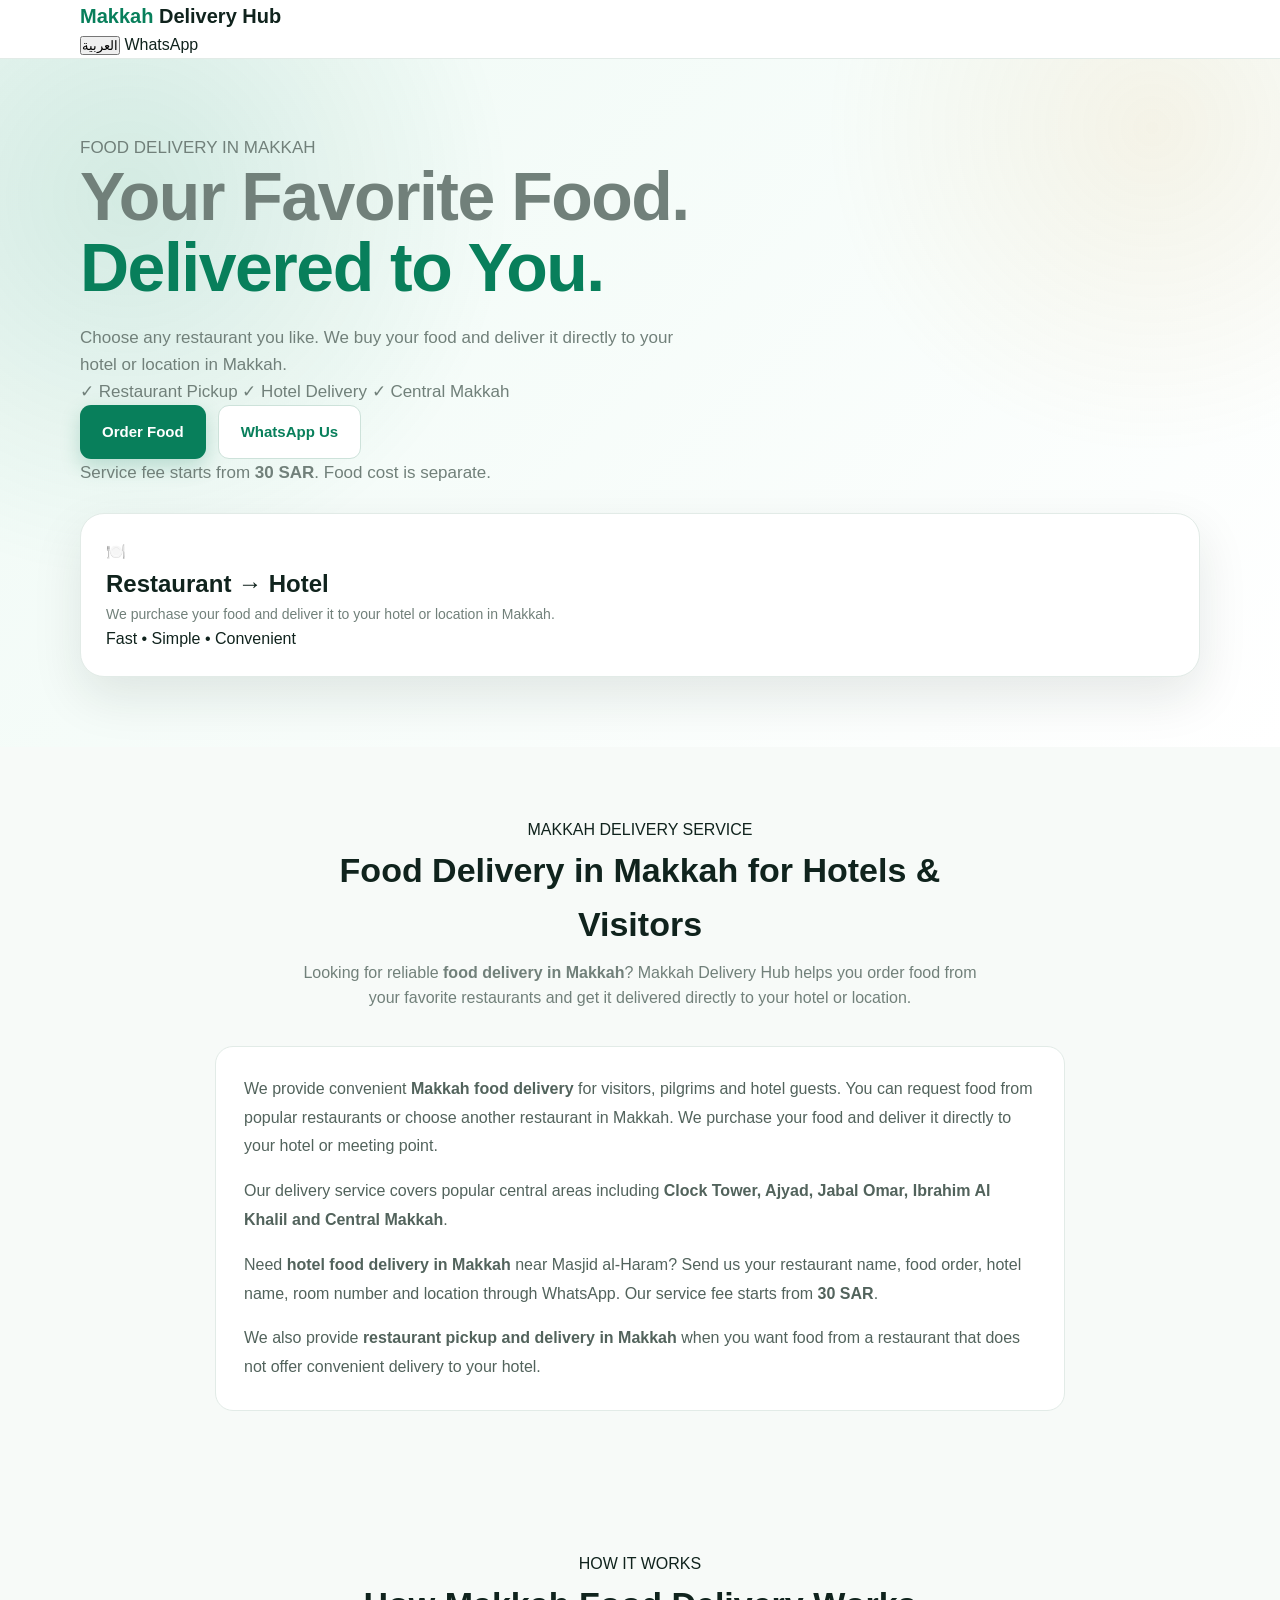
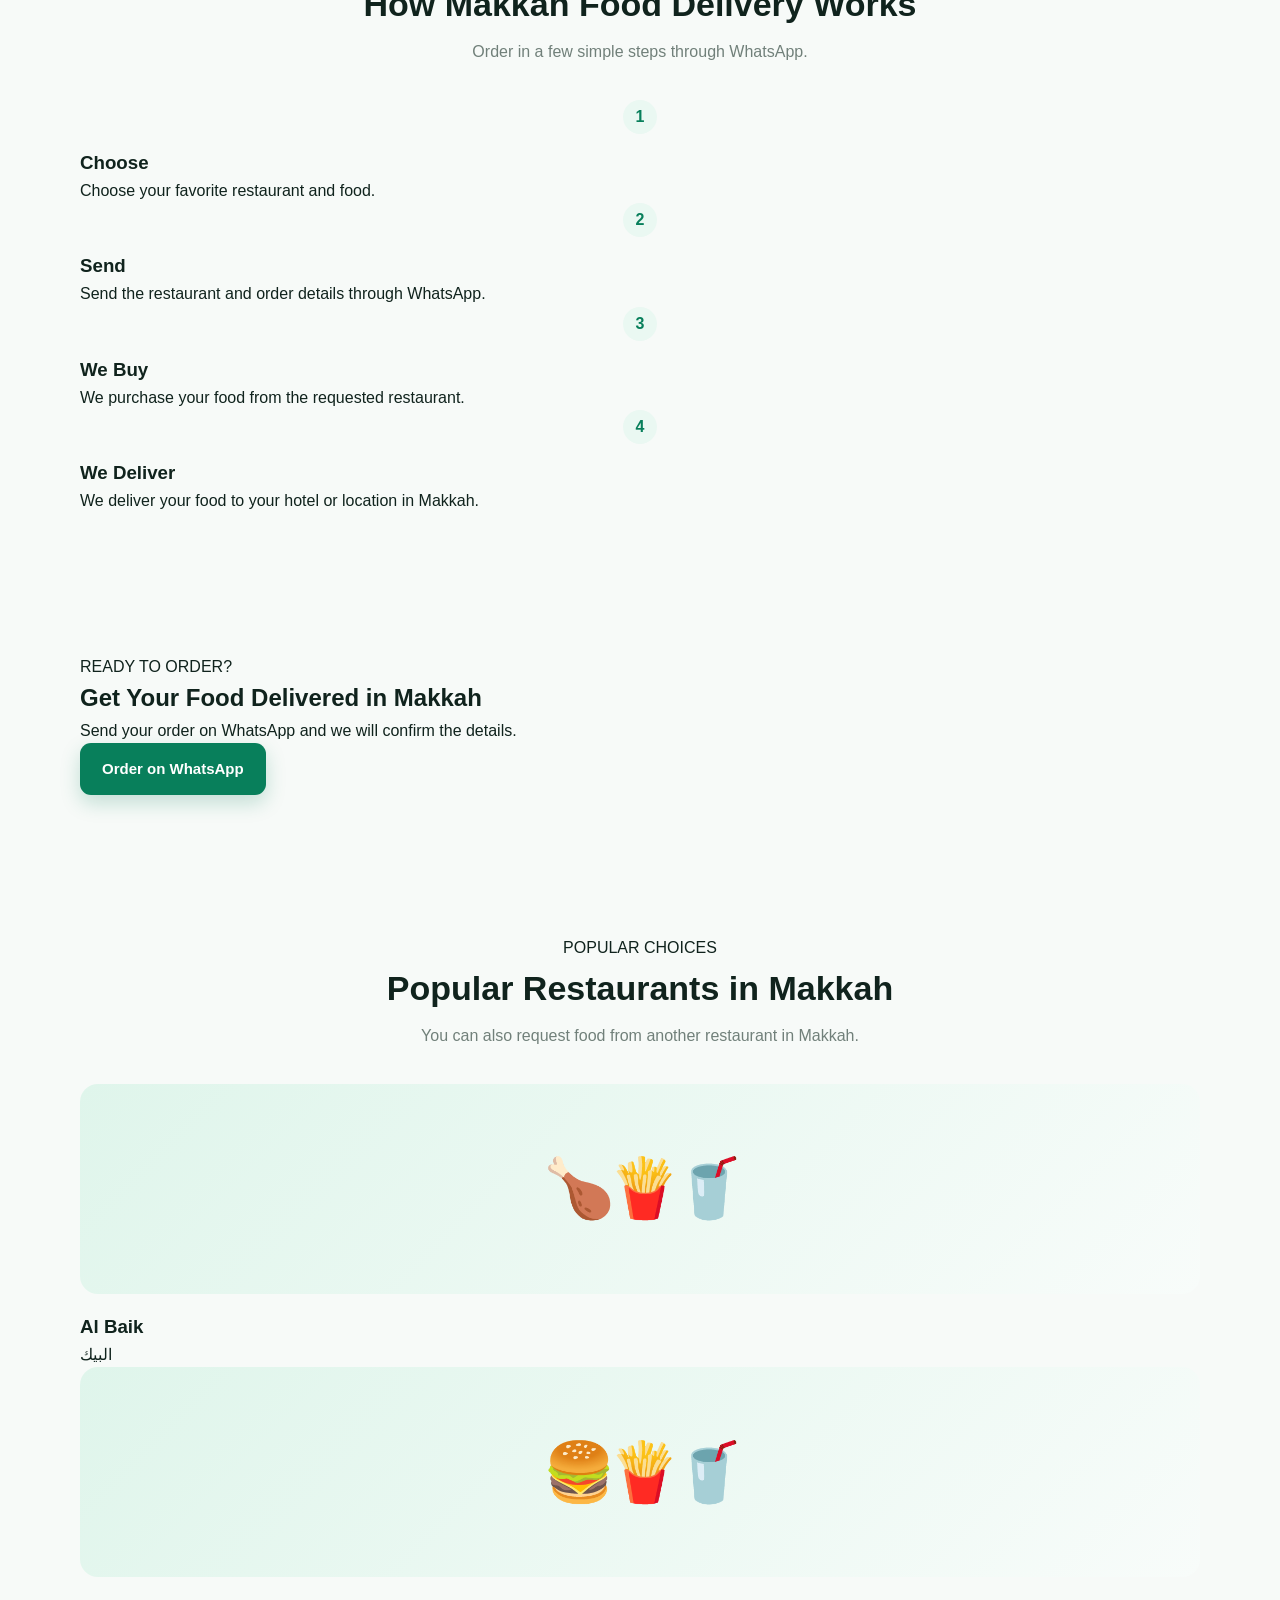
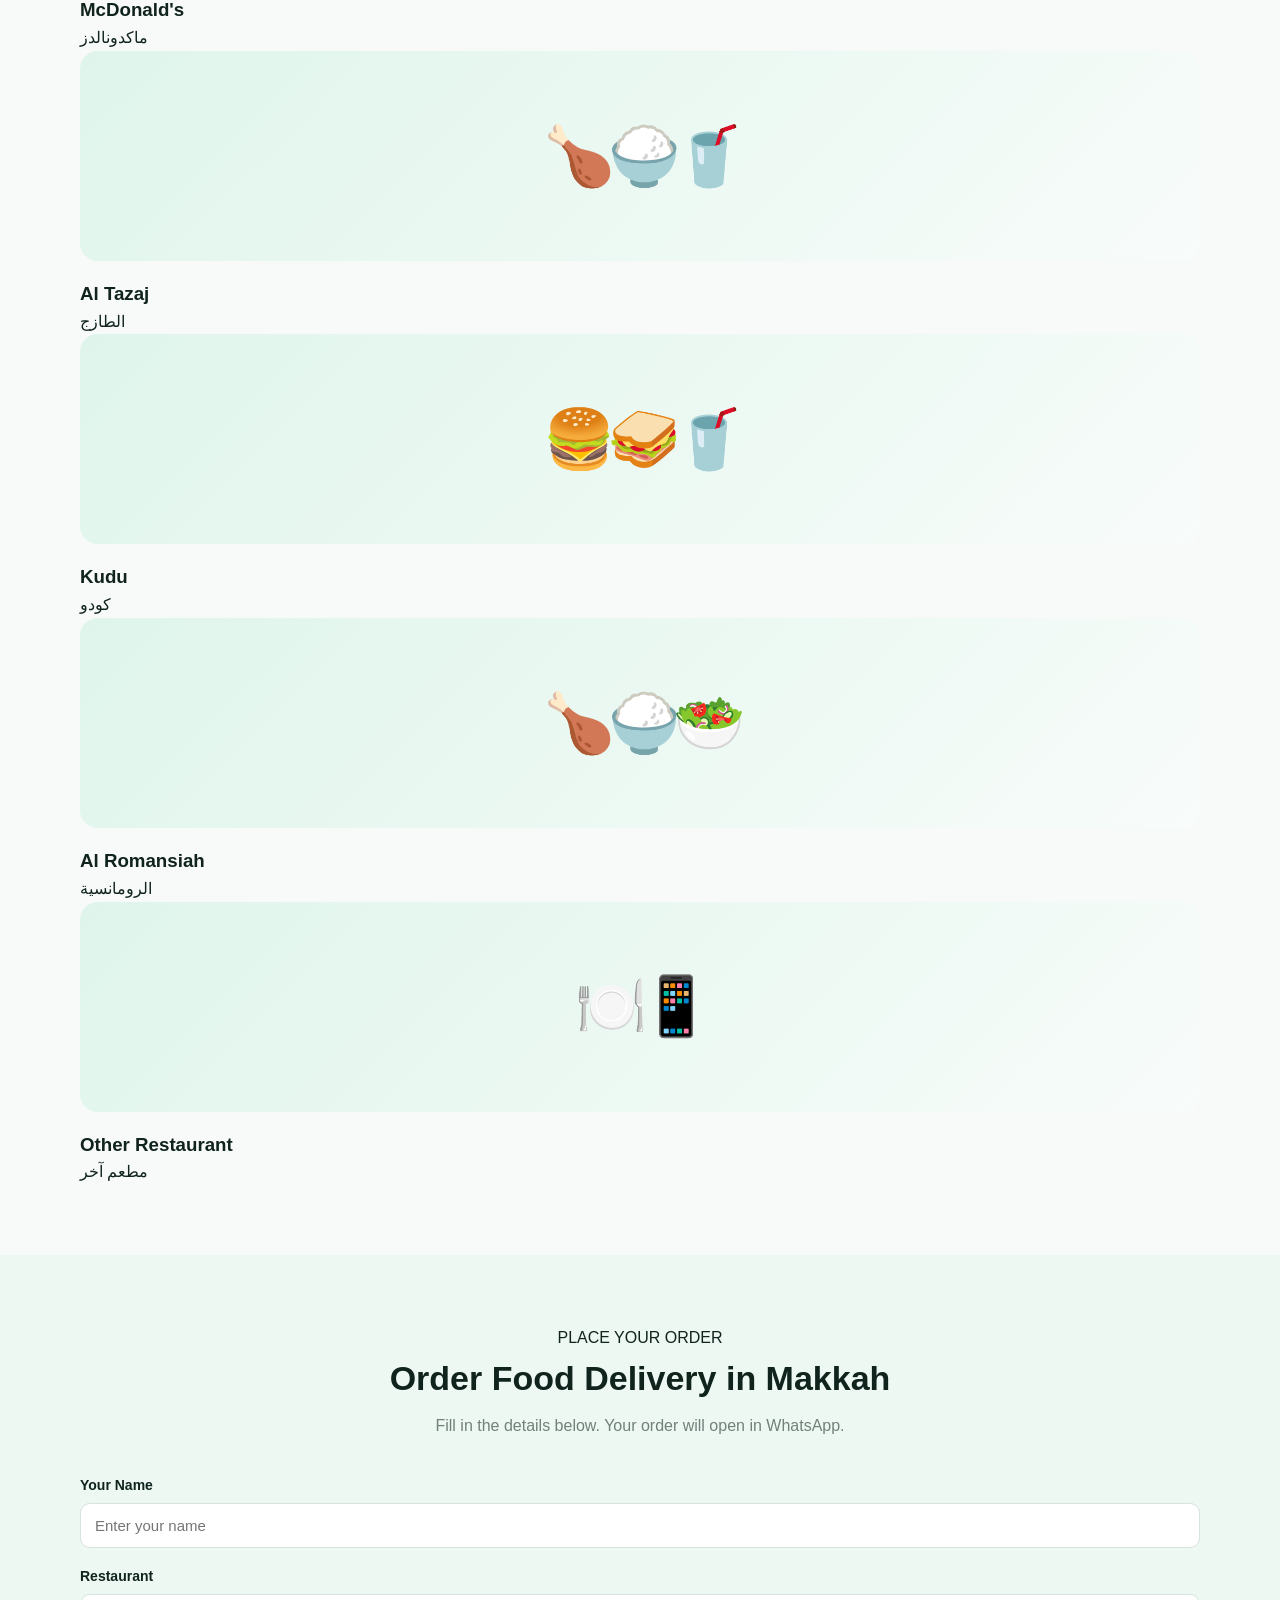
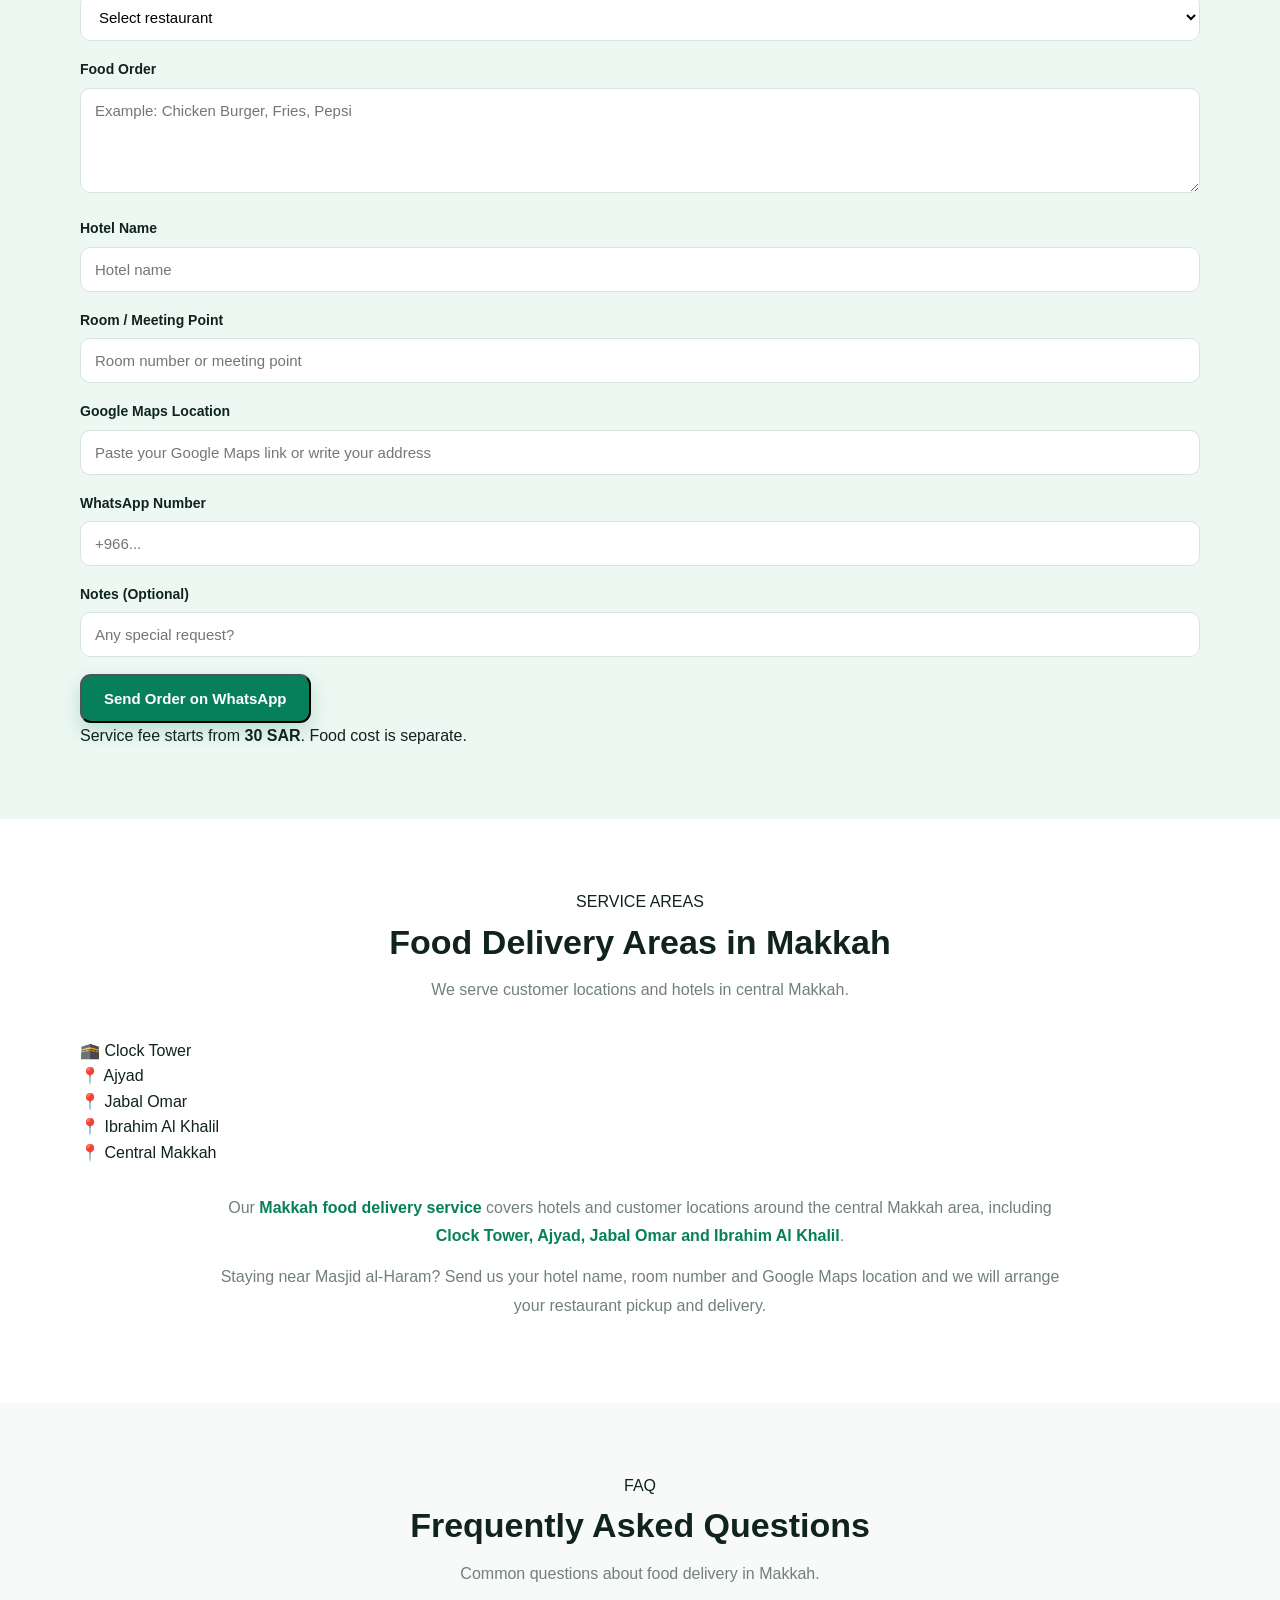
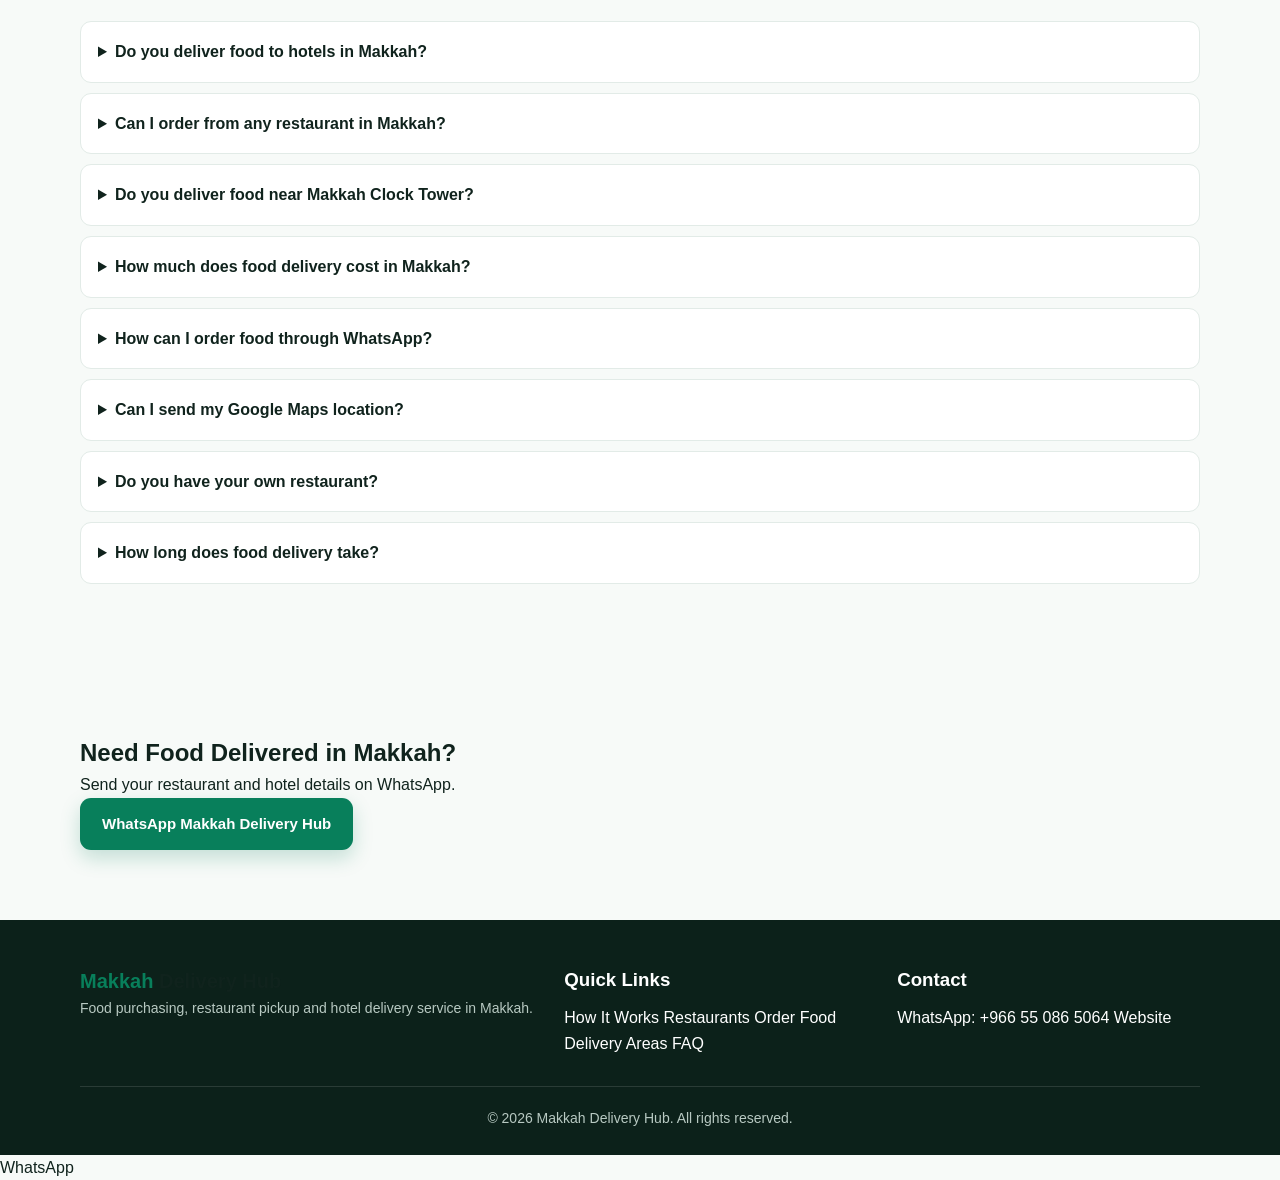
==== index.html @ efd6b675 "Rename index-seo-optimized.html to index.html" ====
<!DOCTYPE html>
<html lang="en" dir="ltr">
<head>
<meta charset="UTF-8">
<meta name="viewport" content="width=device-width, initial-scale=1.0">

<title>Food Delivery in Makkah | Hotel Food Delivery | Makkah Delivery Hub</title>
<meta name="description" content="Food delivery in Makkah for hotels, pilgrims and visitors. Order from your favorite restaurant and get your food delivered to your hotel or location. Service fee starts from 30 SAR.">
<meta name="keywords" content="food delivery in Makkah, Makkah food delivery, hotel food delivery Makkah, restaurant delivery Makkah, food delivery near Masjid al-Haram, Makkah restaurant pickup, pilgrim food delivery">
<meta name="author" content="Makkah Delivery Hub">
<meta name="robots" content="index, follow, max-image-preview:large">
<meta name="theme-color" content="#087f5b">

<link rel="canonical" href="https://makkahdeliveryhub.github.io/makkah-delivery-hub/">
<link rel="icon" href="./favicon.svg" type="image/svg+xml">
<link rel="stylesheet" href="./style.css">

<meta property="og:type" content="website">
<meta property="og:title" content="Food Delivery in Makkah | Makkah Delivery Hub">
<meta property="og:description" content="Order food from your favorite restaurants in Makkah and get it delivered to your hotel or location. Service fee starts from 30 SAR.">
<meta property="og:url" content="https://makkahdeliveryhub.github.io/makkah-delivery-hub/">
<meta property="og:site_name" content="Makkah Delivery Hub">
<meta property="og:locale" content="en_SA">
<meta property="og:image" content="https://makkahdeliveryhub.github.io/makkah-delivery-hub/logo.svg">

<meta name="twitter:card" content="summary">
<meta name="twitter:title" content="Food Delivery in Makkah | Makkah Delivery Hub">
<meta name="twitter:description" content="Convenient restaurant pickup and hotel food delivery in Makkah.">
<meta name="twitter:image" content="https://makkahdeliveryhub.github.io/makkah-delivery-hub/logo.svg">

<!-- Keep your existing Google verification token here. -->
<!-- Replace YOUR_GOOGLE_VERIFICATION_CODE only if your current token is different. -->
<meta name="google-site-verification" content="YOUR_GOOGLE_VERIFICATION_CODE">

<script type="application/ld+json">
{
  "@context":"https://schema.org",
  "@type":"Organization",
  "@id":"https://makkahdeliveryhub.github.io/makkah-delivery-hub/#organization",
  "name":"Makkah Delivery Hub",
  "url":"https://makkahdeliveryhub.github.io/makkah-delivery-hub/",
  "description":"Food purchasing and delivery service in Makkah for visitors, pilgrims and hotel guests.",
  "telephone":"+966550865064",
  "areaServed":{"@type":"City","name":"Makkah","address":{"@type":"PostalAddress","addressLocality":"Makkah","addressCountry":"SA"}},
  "sameAs":["https://wa.me/966550865064"]
}
</script>

<script type="application/ld+json">
{
  "@context":"https://schema.org",
  "@type":"WebSite",
  "@id":"https://makkahdeliveryhub.github.io/makkah-delivery-hub/#website",
  "url":"https://makkahdeliveryhub.github.io/makkah-delivery-hub/",
  "name":"Makkah Delivery Hub",
  "publisher":{"@id":"https://makkahdeliveryhub.github.io/makkah-delivery-hub/#organization"},
  "inLanguage":["en","ar"]
}
</script>

<script type="application/ld+json">
{
  "@context":"https://schema.org",
  "@type":"FAQPage",
  "mainEntity":[
    {"@type":"Question","name":"Do you provide food delivery in Makkah?","acceptedAnswer":{"@type":"Answer","text":"Yes. Makkah Delivery Hub provides restaurant pickup and food delivery to hotels and customer locations in Makkah."}},
    {"@type":"Question","name":"Can I order food from a restaurant that is not listed?","acceptedAnswer":{"@type":"Answer","text":"Yes. Send us the restaurant name and your food order through WhatsApp and we will check the request."}},
    {"@type":"Question","name":"Do you deliver food to hotels near Masjid al-Haram?","acceptedAnswer":{"@type":"Answer","text":"Yes. We serve hotels and customer locations in central Makkah, including areas around the Clock Tower, Ajyad, Jabal Omar and Ibrahim Al Khalil."}},
    {"@type":"Question","name":"How much is the delivery service fee?","acceptedAnswer":{"@type":"Answer","text":"The service fee starts from 30 SAR. The cost of the food is separate and depends on the restaurant and order."}},
    {"@type":"Question","name":"How do I place a food delivery order?","acceptedAnswer":{"@type":"Answer","text":"Send your restaurant name, food order, hotel or location details and room number through WhatsApp. We will confirm the order and delivery details."}},
    {"@type":"Question","name":"Can pilgrims use Makkah Delivery Hub?","acceptedAnswer":{"@type":"Answer","text":"Yes. Our service is designed for visitors, pilgrims and hotel guests who need convenient restaurant food delivery in Makkah."}},
    {"@type":"Question","name":"Do you buy the food from the restaurant for me?","acceptedAnswer":{"@type":"Answer","text":"Yes. We can purchase the requested food from the restaurant and deliver it to your hotel or location. Food cost is separate from the service fee."}},
    {"@type":"Question","name":"What information do you need for hotel delivery?","acceptedAnswer":{"@type":"Answer","text":"Please provide your hotel name, room number or meeting point, and your Google Maps location when possible."}}
  ]
}
</script>
</head>

<body>

<header class="site-header">
  <div class="container nav-wrap">
    <a href="./" class="logo" aria-label="Makkah Delivery Hub Home">Makkah <span>Delivery Hub</span></a>
    <div class="nav-actions">
      <button id="languageToggle" class="lang-btn" type="button" aria-label="Switch language">العربية</button>
      <a class="nav-whatsapp" href="https://wa.me/966550865064" target="_blank" rel="noopener noreferrer">WhatsApp</a>
    </div>
  </div>
</header>

<main>

<section class="hero">
  <div class="container hero-content">
    <div class="hero-text">
      <span class="eyebrow" id="heroEyebrow">FOOD DELIVERY IN MAKKAH</span>
      <h1 id="heroTitle">Food Delivery in Makkah</h1>
      <p id="heroText">Order your favorite food from restaurants in Makkah and get it delivered directly to your hotel or location.</p>
      <div class="hero-points">
        <span>✓ Restaurant Pickup</span>
        <span>✓ Hotel Delivery</span>
        <span>✓ Central Makkah</span>
      </div>
      <div class="hero-buttons">
        <a class="btn btn-primary" href="#order" id="heroOrderBtn">Order Food</a>
        <a class="btn btn-secondary" href="https://wa.me/966550865064" target="_blank" rel="noopener noreferrer" id="heroWhatsAppBtn">WhatsApp Us</a>
      </div>
      <p class="fee-note" id="heroFee">Service fee starts from <strong>30 SAR</strong>. Food cost is separate.</p>
    </div>
    <div class="hero-card" aria-label="Makkah food delivery service">
      <div class="hero-card-icon">🍽️</div>
      <h2>Restaurant → Hotel</h2>
      <p>We purchase your food and deliver it to your hotel or location in Makkah.</p>
      <div class="mini-badge">Fast • Simple • Convenient</div>
    </div>
  </div>
</section>

<section class="local-seo-section">
  <div class="container">
    <div class="section-head">
      <span class="section-kicker">MAKKAH DELIVERY SERVICE</span>
      <h2>Food Delivery in Makkah for Hotels &amp; Visitors</h2>
      <p>Looking for reliable <strong>food delivery in Makkah</strong>? Makkah Delivery Hub helps you order food from your favorite restaurants and get it delivered directly to your hotel or location.</p>
    </div>
    <div class="local-seo-content">
      <p>We provide convenient <strong>Makkah food delivery</strong> for visitors, pilgrims and hotel guests. You can request food from popular restaurants or choose another restaurant in Makkah. We purchase your food and deliver it directly to your hotel or meeting point.</p>
      <p>Our delivery service covers popular central areas including <strong>Clock Tower, Ajyad, Jabal Omar, Ibrahim Al Khalil and Central Makkah</strong>.</p>
      <p>Need <strong>hotel food delivery in Makkah</strong> near Masjid al-Haram? Send us your restaurant name, food order, hotel name, room number and location through WhatsApp. Our service fee starts from <strong>30 SAR</strong>.</p>
      <p>We also provide <strong>restaurant pickup and delivery in Makkah</strong> when you want food from a restaurant that does not offer convenient delivery to your hotel.</p>
    </div>
  </div>
</section>

<section class="how-section" id="how-it-works">
  <div class="container">
    <div class="section-head">
      <span class="section-kicker">HOW IT WORKS</span>
      <h2>How Makkah Food Delivery Works</h2>
      <p>Order in a few simple steps through WhatsApp.</p>
    </div>
    <div class="steps-grid">
      <article class="step-card"><div class="step-number">1</div><h3>Choose</h3><p>Choose your favorite restaurant and food.</p></article>
      <article class="step-card"><div class="step-number">2</div><h3>Send</h3><p>Send the restaurant and order details through WhatsApp.</p></article>
      <article class="step-card"><div class="step-number">3</div><h3>We Buy</h3><p>We purchase your food from the requested restaurant.</p></article>
      <article class="step-card"><div class="step-number">4</div><h3>We Deliver</h3><p>We deliver your food to your hotel or location in Makkah.</p></article>
    </div>
  </div>
</section>

<section class="cta-section">
  <div class="container cta-box">
    <div>
      <span class="section-kicker">READY TO ORDER?</span>
      <h2>Get Your Food Delivered in Makkah</h2>
      <p>Send your order on WhatsApp and we will confirm the details.</p>
    </div>
    <a class="btn btn-primary" href="https://wa.me/966550865064" target="_blank" rel="noopener noreferrer">Order on WhatsApp</a>
  </div>
</section>

<section class="restaurants-section" id="restaurants">
  <div class="container">
    <div class="section-head">
      <span class="section-kicker">POPULAR CHOICES</span>
      <h2>Popular Restaurants in Makkah</h2>
      <p>You can also request food from another restaurant in Makkah.</p>
    </div>
    <div class="restaurants-grid">
      <article class="restaurant-card"><div class="food-icon" aria-hidden="true">🍗🍟🥤</div><h3>Al Baik</h3><p>البيك</p></article>
      <article class="restaurant-card"><div class="food-icon" aria-hidden="true">🍔🍟🥤</div><h3>McDonald's</h3><p>ماكدونالدز</p></article>
      <article class="restaurant-card"><div class="food-icon" aria-hidden="true">🍗🍚🥤</div><h3>Al Tazaj</h3><p>الطازج</p></article>
      <article class="restaurant-card"><div class="food-icon" aria-hidden="true">🍔🥪🥤</div><h3>Kudu</h3><p>كودو</p></article>
      <article class="restaurant-card"><div class="food-icon" aria-hidden="true">🍗🍚🥗</div><h3>Al Romansiah</h3><p>الرومانسية</p></article>
      <article class="restaurant-card"><div class="food-icon" aria-hidden="true">🍽️📱</div><h3>Other Restaurant</h3><p>مطعم آخر</p></article>
    </div>
  </div>
</section>

<section class="order-section" id="order">
  <div class="container">
    <div class="section-head">
      <span class="section-kicker">PLACE YOUR ORDER</span>
      <h2>Order Food Delivery in Makkah</h2>
      <p>Fill in the details below. Your order will open in WhatsApp.</p>
    </div>

    <form id="orderForm" class="order-form" novalidate>
      <div class="form-grid">
        <div class="form-group">
          <label for="customerName">Your Name</label>
          <input id="customerName" name="customerName" type="text" autocomplete="name" placeholder="Enter your name" required>
        </div>
        <div class="form-group">
          <label for="restaurant">Restaurant</label>
          <select id="restaurant" name="restaurant" required>
            <option value="">Select restaurant</option>
            <option value="Al Baik">Al Baik - البيك</option>
            <option value="McDonald's">McDonald's - ماكدونالدز</option>
            <option value="Al Tazaj">Al Tazaj - الطازج</option>
            <option value="Kudu">Kudu - كودو</option>
            <option value="Al Romansiah">Al Romansiah - الرومانسية</option>
            <option value="Other Restaurant">Other Restaurant - مطعم آخر</option>
          </select>
        </div>
        <div class="form-group form-full">
          <label for="foodOrder">Food Order</label>
          <textarea id="foodOrder" name="foodOrder" rows="4" placeholder="Write your food items and quantities" required></textarea>
        </div>
        <div class="form-group">
          <label for="hotelName">Hotel Name</label>
          <input id="hotelName" name="hotelName" type="text" autocomplete="organization" placeholder="Hotel name" required>
        </div>
        <div class="form-group">
          <label for="roomNumber">Room / Meeting Point</label>
          <input id="roomNumber" name="roomNumber" type="text" placeholder="Room number or meeting point" required>
        </div>
        <div class="form-group form-full">
          <label for="location">Google Maps Location</label>
          <input id="location" name="location" type="url" placeholder="Paste your Google Maps link" required>
        </div>
        <div class="form-group">
          <label for="phone">WhatsApp Number</label>
          <input id="phone" name="phone" type="tel" autocomplete="tel" placeholder="+966..." required>
        </div>
        <div class="form-group">
          <label for="notes">Notes (Optional)</label>
          <input id="notes" name="notes" type="text" placeholder="Any special instructions">
        </div>
      </div>
      <div id="orderMessage" class="form-message" role="alert" aria-live="polite"></div>
      <button class="btn btn-primary form-submit" type="submit">Send Order on WhatsApp</button>
      <p class="form-note">Service fee starts from <strong>30 SAR</strong>. Food cost is separate.</p>
    </form>
  </div>
</section>

<section class="areas-section" id="areas">
  <div class="container">
    <div class="section-head">
      <span class="section-kicker">SERVICE AREAS</span>
      <h2>Food Delivery Areas in Makkah</h2>
      <p>We serve customer locations and hotels in central Makkah.</p>
    </div>
    <div class="areas-grid">
      <div class="area-card">🕋 <span>Clock Tower</span></div>
      <div class="area-card">📍 <span>Ajyad</span></div>
      <div class="area-card">📍 <span>Jabal Omar</span></div>
      <div class="area-card">📍 <span>Ibrahim Al Khalil</span></div>
      <div class="area-card">📍 <span>Central Makkah</span></div>
    </div>
    <div class="local-area-text">
      <p>Our <strong>Makkah food delivery service</strong> covers hotels and customer locations around the central Makkah area, including <strong>Clock Tower, Ajyad, Jabal Omar and Ibrahim Al Khalil</strong>.</p>
      <p>Staying near Masjid al-Haram? Send us your hotel name, room number and Google Maps location and we will arrange your restaurant pickup and delivery.</p>
    </div>
  </div>
</section>

<section class="faq-section" id="faq">
  <div class="container">
    <div class="section-head">
      <span class="section-kicker">FAQ</span>
      <h2>Frequently Asked Questions</h2>
      <p>Common questions about food delivery in Makkah.</p>
    </div>
    <div class="faq-list">
      <details class="faq-item"><summary id="q1">Do you provide food delivery in Makkah?</summary><div class="faq-answer" id="a1">Yes. Makkah Delivery Hub provides restaurant pickup and food delivery to hotels and customer locations in Makkah.</div></details>
      <details class="faq-item"><summary id="q2">Can I order food from a restaurant that is not listed?</summary><div class="faq-answer" id="a2">Yes. Send us the restaurant name and your food order through WhatsApp and we will check the request.</div></details>
      <details class="faq-item"><summary id="q3">Do you deliver food to hotels near Masjid al-Haram?</summary><div class="faq-answer" id="a3">Yes. We serve hotels and customer locations in central Makkah, including areas around the Clock Tower, Ajyad, Jabal Omar and Ibrahim Al Khalil.</div></details>
      <details class="faq-item"><summary id="q4">How much is the delivery service fee?</summary><div class="faq-answer" id="a4">The service fee starts from 30 SAR. The cost of the food is separate and depends on the restaurant and order.</div></details>
      <details class="faq-item"><summary id="q5">How do I place a food delivery order?</summary><div class="faq-answer" id="a5">Send your restaurant name, food order, hotel or location details and room number through WhatsApp. We will confirm the order and delivery details.</div></details>
      <details class="faq-item"><summary id="q6">Can pilgrims use Makkah Delivery Hub?</summary><div class="faq-answer" id="a6">Yes. Our service is designed for visitors, pilgrims and hotel guests who need convenient restaurant food delivery in Makkah.</div></details>
      <details class="faq-item"><summary id="q7">Do you buy the food from the restaurant for me?</summary><div class="faq-answer" id="a7">Yes. We can purchase the requested food from the restaurant and deliver it to your hotel or location. Food cost is separate from the service fee.</div></details>
      <details class="faq-item"><summary id="q8">What information do you need for hotel delivery?</summary><div class="faq-answer" id="a8">Please provide your hotel name, room number or meeting point, and your Google Maps location when possible.</div></details>
    </div>
  </div>
</section>

<section class="final-cta">
  <div class="container">
    <h2>Need Food Delivered in Makkah?</h2>
    <p>Send your restaurant and hotel details on WhatsApp.</p>
    <a class="btn btn-primary" href="https://wa.me/966550865064" target="_blank" rel="noopener noreferrer">WhatsApp Makkah Delivery Hub</a>
  </div>
</section>

</main>

<footer class="site-footer">
  <div class="container footer-grid">
    <div>
      <a href="./" class="logo footer-logo" aria-label="Makkah Delivery Hub Home">Makkah <span>Delivery Hub</span></a>
      <p>Food purchasing, restaurant pickup and hotel delivery service in Makkah.</p>
    </div>
    <div>
      <h3>Quick Links</h3>
      <a href="#how-it-works">How It Works</a>
      <a href="#restaurants">Restaurants</a>
      <a href="#order">Order Food</a>
      <a href="#areas">Delivery Areas</a>
      <a href="#faq">FAQ</a>
    </div>
    <div>
      <h3>Contact</h3>
      <a href="https://wa.me/966550865064" target="_blank" rel="noopener noreferrer">WhatsApp: +966 55 086 5064</a>
      <a href="https://makkahdeliveryhub.github.io/makkah-delivery-hub/">Website</a>
    </div>
  </div>
  <div class="container footer-bottom">
    <p>© 2026 Makkah Delivery Hub. All rights reserved.</p>
  </div>
</footer>

<a class="floating-whatsapp" href="https://wa.me/966550865064" target="_blank" rel="noopener noreferrer" aria-label="Chat with Makkah Delivery Hub on WhatsApp">WhatsApp</a>

<script src="./script.js"></script>
</body>
</html>
---- style.css ----
*{
  box-sizing:border-box;
  margin:0;
  padding:0;
}

:root{
  --green:#087f5b;
  --green-dark:#056044;
  --green-light:#eaf8f2;
  --gold:#c79a3b;
  --dark:#10231d;
  --text:#34413c;
  --muted:#71807a;
  --white:#fff;
  --bg:#f7faf8;
  --border:#e2ebe7;
}

html{
  scroll-behavior:smooth;
}

body{
  font-family:Arial,Helvetica,sans-serif;
  background:var(--bg);
  color:var(--dark);
  line-height:1.6;
}

body.rtl{
  direction:rtl;
}

a{
  text-decoration:none;
  color:inherit;
}

.container{
  width:92%;
  max-width:1120px;
  margin:auto;
}

/* =========================
   HEADER
========================= */

header{
  position:sticky;
  top:0;
  z-index:1000;
  background:rgba(255,255,255,.97);
  border-bottom:1px solid var(--border);
  backdrop-filter:blur(10px);
}

.nav{
  min-height:68px;
  display:flex;
  align-items:center;
  justify-content:space-between;
  gap:15px;
}

.logo{
  font-size:20px;
  font-weight:800;
  color:var(--green);
}

.logo span{
  color:var(--dark);
}

.nav-right{
  display:flex;
  align-items:center;
  gap:10px;
}

.lang{
  border:1px solid var(--border);
  background:#fff;
  padding:8px 14px;
  border-radius:25px;
  font-weight:bold;
  cursor:pointer;
  font-size:14px;
}

.nav-order{
  background:var(--green);
  color:#fff;
  padding:9px 15px;
  border-radius:9px;
  font-size:14px;
  font-weight:bold;
}

/* =========================
   HERO
========================= */

.hero{
  position:relative;
  overflow:hidden;
  padding:75px 0 70px;
  background:
    radial-gradient(
      circle at 10% 20%,
      rgba(8,127,91,.13),
      transparent 30%
    ),
    radial-gradient(
      circle at 90% 10%,
      rgba(199,154,59,.10),
      transparent 25%
    ),
    linear-gradient(135deg,#effaf5,#fff);
}

.hero-grid{
  display:grid;
  grid-template-columns:1.15fr .85fr;
  align-items:center;
  gap:45px;
}

.badge{
  display:inline-flex;
  align-items:center;
  gap:7px;
  background:#dcf4e9;
  color:var(--green-dark);
  border:1px solid #c7eadb;
  padding:7px 13px;
  border-radius:30px;
  font-size:13px;
  font-weight:bold;
  margin-bottom:20px;
}

.hero h1{
  font-size:clamp(40px,6vw,68px);
  line-height:1.05;
  letter-spacing:-1.5px;
  margin-bottom:20px;
}

.hero h1 span{
  color:var(--green);
}

.hero-text{
  max-width:620px;
  color:var(--muted);
  font-size:17px;
  margin-bottom:27px;
}

.hero-buttons{
  display:flex;
  flex-wrap:wrap;
  gap:12px;
}

.btn{
  display:inline-flex;
  align-items:center;
  justify-content:center;
  padding:14px 22px;
  border-radius:11px;
  font-weight:bold;
  font-size:15px;
  transition:.2s;
}

.btn-primary{
  background:var(--green);
  color:#fff;
  box-shadow:0 8px 20px rgba(8,127,91,.22);
}

.btn-primary:hover{
  background:var(--green-dark);
}

.btn-secondary{
  background:#fff;
  color:var(--green);
  border:1px solid #cde2da;
}

.hero-note{
  margin-top:17px;
  color:var(--muted);
  font-size:13px;
}

/* =========================
   HERO CARD
========================= */

.hero-card{
  background:#fff;
  border:1px solid var(--border);
  border-radius:24px;
  padding:25px;
  box-shadow:0 20px 50px rgba(16,35,29,.10);
}

.hero-card-top{
  display:flex;
  align-items:center;
  justify-content:space-between;
  gap:10px;
  margin-bottom:20px;
}

.status{
  display:flex;
  align-items:center;
  gap:7px;
  color:var(--green);
  font-size:13px;
  font-weight:bold;
}

.dot{
  width:9px;
  height:9px;
  background:#21b477;
  border-radius:50%;
  flex-shrink:0;
}

/*
  IMPORTANT:
  Food emojis are kept inside this box.
  Nothing can overflow outside.
*/

.food-icon{
  width:100%;
  height:210px;
  border-radius:18px;
  background:linear-gradient(
    135deg,
    #dff5eb,
    #f8fcfa
  );

  display:flex;
  align-items:center;
  justify-content:center;

  font-size:58px;
  letter-spacing:-7px;

  overflow:hidden;
  white-space:nowrap;

  margin-bottom:18px;
  text-align:center;
}

.hero-card h3{
  font-size:21px;
  margin-bottom:5px;
}

.hero-card p{
  color:var(--muted);
  font-size:14px;
}

.mini-row{
  display:grid;
  grid-template-columns:1fr 1fr;
  gap:10px;
  margin-top:18px;
}

.mini-box{
  background:var(--green-light);
  padding:12px;
  border-radius:11px;
  font-size:13px;
}

.mini-box strong{
  display:block;
  color:var(--green-dark);
  font-size:15px;
}

/* =========================
   TRUST BAR
========================= */

.trust{
  background:#fff;
  border-bottom:1px solid var(--border);
}

.trust-grid{
  display:grid;
  grid-template-columns:repeat(4,1fr);
}

.trust-item{
  padding:20px 12px;
  text-align:center;
  border-right:1px solid var(--border);
}

body.rtl .trust-item{
  border-right:0;
  border-left:1px solid var(--border);
}

.trust-item:last-child{
  border:0;
}

.trust-item strong{
  display:block;
  font-size:14px;
}

.trust-item span{
  color:var(--muted);
  font-size:12px;
}

/* =========================
   SECTIONS
========================= */

section{
  padding:70px 0;
}

.section-head{
  text-align:center;
  max-width:700px;
  margin:0 auto 35px;
}

.section-head h2{
  font-size:34px;
  margin-bottom:8px;
}

.section-head p{
  color:var(--muted);
}

/* =========================
   HOW IT WORKS
========================= */

.steps{
  display:grid;
  grid-template-columns:repeat(4,1fr);
  gap:16px;
}

.step{
  background:#fff;
  border:1px solid var(--border);
  border-radius:17px;
  padding:25px 18px;
  text-align:center;
  transition:.2s;
}

.step:hover{
  transform:translateY(-3px);
  box-shadow:0 12px 30px rgba(16,35,29,.07);
}

.step-number{
  width:34px;
  height:34px;
  display:flex;
  align-items:center;
  justify-content:center;
  margin:0 auto 14px;
  background:var(--green-light);
  color:var(--green);
  border-radius:50%;
  font-weight:800;
}

.step-icon{
  font-size:34px;
  margin-bottom:10px;
}

.step h3{
  font-size:17px;
  margin-bottom:6px;
}

.step p{
  color:var(--muted);
  font-size:13px;
}

/* =========================
   CTA
========================= */

.order-cta{
  background:var(--green);
  color:#fff;
  border-radius:25px;
  padding:42px;
  display:flex;
  align-items:center;
  justify-content:space-between;
  gap:25px;
}

.order-cta h2{
  font-size:30px;
  margin-bottom:7px;
}

.order-cta p{
  color:#d5eee5;
}

.order-cta .btn{
  background:#fff;
  color:var(--green);
  white-space:nowrap;
}

/* =========================
   RESTAURANTS
========================= */

.restaurants{
  display:grid;
  grid-template-columns:repeat(3,1fr);
  gap:15px;
}

.restaurant{
  background:#fff;
  border:1px solid var(--border);
  border-radius:16px;
  padding:20px;
  display:flex;
  align-items:center;
  gap:13px;
  font-weight:bold;
}

.restaurant-icon{
  width:48px;
  height:48px;
  border-radius:12px;
  background:var(--green-light);
  display:flex;
  align-items:center;
  justify-content:center;
  font-size:25px;
  flex-shrink:0;
}

/* =========================
   ORDER SECTION
========================= */

.order-section{
  background:#edf8f3;
}

.order-box{
  max-width:800px;
  margin:auto;
  background:#fff;
  padding:30px;
  border-radius:22px;
  box-shadow:0 15px 45px rgba(16,35,29,.08);
  border:1px solid var(--border);
}

.form-group{
  margin-bottom:17px;
}

label{
  display:block;
  font-weight:bold;
  font-size:14px;
  margin-bottom:7px;
}

input,
select,
textarea{
  width:100%;
  padding:13px 14px;
  border:1px solid #d7e3de;
  border-radius:10px;
  background:#fff;
  font-size:15px;
  outline:none;
  font-family:inherit;
}

input:focus,
select:focus,
textarea:focus{
  border-color:var(--green);
  box-shadow:0 0 0 3px rgba(8,127,91,.08);
}

textarea{
  min-height:105px;
  resize:vertical;
}

.fee{
  background:#f0faf5;
  border:1px solid #cce9db;
  padding:16px;
  border-radius:11px;
  margin:20px 0;
}

.fee strong{
  color:var(--green);
}

.whatsapp{
  width:100%;
  border:0;
  border-radius:11px;
  padding:15px;
  background:#25d366;
  color:#fff;
  font-size:16px;
  font-weight:bold;
  cursor:pointer;
}

.whatsapp:hover{
  opacity:.92;
}

/* =========================
   ORDER SUMMARY
========================= */

#orderSummary p{
  margin-bottom:8px;
  font-size:14px;
}

#summaryContent{
  color:var(--text);
}

/* =========================
   DELIVERY AREAS
========================= */

.areas-section{
  background:#fff;
}

.areas{
  display:flex;
  flex-wrap:wrap;
  justify-content:center;
  gap:10px;
}

.area{
  background:#f7faf8;
  border:1px solid var(--border);
  padding:10px 15px;
  border-radius:30px;
  font-size:14px;
}

/* =========================
   FAQ
========================= */

.faq{
  max-width:800px;
  margin:auto;
}

details{
  background:#fff;
  border:1px solid var(--border);
  border-radius:11px;
  padding:17px;
  margin-bottom:10px;
}

summary{
  cursor:pointer;
  font-weight:bold;
}

details p{
  color:var(--muted);
  margin-top:10px;
  font-size:14px;
}

/* =========================
   FOOTER
========================= */

footer{
  background:#0c211a;
  color:#fff;
  padding:45px 0 25px;
}

.footer-grid{
  display:grid;
  grid-template-columns:1.5fr 1fr 1fr;
  gap:30px;
}

footer h3{
  margin-bottom:10px;
}

footer p{
  color:#b8c9c2;
  font-size:14px;
}

.footer-link{
  display:block;
  color:#dceae5;
  margin-bottom:8px;
  font-size:14px;
}

.footer-bottom{
  border-top:1px solid rgba(255,255,255,.12);
  margin-top:30px;
  padding-top:20px;
  text-align:center;
  color:#91a59d;
  font-size:12px;
}

/* =========================
   FLOATING WHATSAPP
========================= */

.float-wa{
  position:fixed;
  right:18px;
  bottom:18px;
  z-index:999;

  width:57px;
  height:57px;

  border-radius:50%;

  background:#25d366;
  color:#fff;

  display:flex;
  align-items:center;
  justify-content:center;

  font-size:27px;

  box-shadow:0 8px 25px rgba(0,0,0,.20);
}

body.rtl .float-wa{
  right:auto;
  left:18px;
}

/* =========================
   TABLET
========================= */

@media(max-width:850px){

  .hero-grid{
    grid-template-columns:1fr;
  }

  .hero-card{
    max-width:560px;
    margin:auto;
  }

  .steps{
    grid-template-columns:1fr 1fr;
  }

  .trust-grid{
    grid-template-columns:1fr 1fr;
  }

  .order-cta{
    flex-direction:column;
    align-items:flex-start;
  }

  .footer-grid{
    grid-template-columns:1fr;
  }
}

/* =========================
   MOBILE
========================= */

@media(max-width:550px){

  section{
    padding:55px 0;
  }

  .hero{
    padding:50px 0 55px;
  }

  .hero h1{
    font-size:43px;
  }

  .hero-text{
    font-size:15px;
  }

  .nav-order{
    display:none;
  }

  .steps,
  .restaurants{
    grid-template-columns:1fr;
  }

  .order-box{
    padding:20px;
  }

  .order-cta{
    padding:28px 22px;
  }

  .order-cta h2{
    font-size:25px;
  }

  /*
    Mobile food card fix
  */

  .food-icon{
    height:185px;
    font-size:50px;
    letter-spacing:-6px;
  }

  .hero-card{
    padding:20px;
    border-radius:22px;
  }

  .hero-card-top{
    margin-bottom:15px;
  }

  .hero-card h3{
    font-size:20px;
  }

  .mini-box{
    padding:11px;
  }

  .section-head h2{
    font-size:29px;
  }

  .trust-item{
    padding:17px 8px;
  }

  .trust-item strong{
    font-size:13px;
  }

  .float-wa{
    width:55px;
    height:55px;
    right:15px;
    bottom:15px;
  }

  body.rtl .float-wa{
    right:auto;
    left:15px;
  }
}

.local-seo-section{
  padding:70px 0;
  background:#f7faf8;
}

.local-seo-content{
  max-width:850px;
  margin:0 auto;
  background:#fff;
  padding:28px;
  border-radius:18px;
  border:1px solid #e2ebe7;
  line-height:1.8;
}

.local-seo-content p{
  margin-bottom:16px;
  color:#52635c;
}

.local-seo-content p:last-child{
  margin-bottom:0;
}

@media(max-width:550px){
  .local-seo-section{
    padding:50px 0;
  }

  .local-seo-content{
    padding:20px;
  }
}

.local-area-text{
  max-width:850px;
  margin:28px auto 0;
  text-align:center;
  line-height:1.8;
}

.local-area-text p{
  margin-bottom:12px;
  color:#71807a;
}

.local-area-text strong{
  color:#087f5b;
}
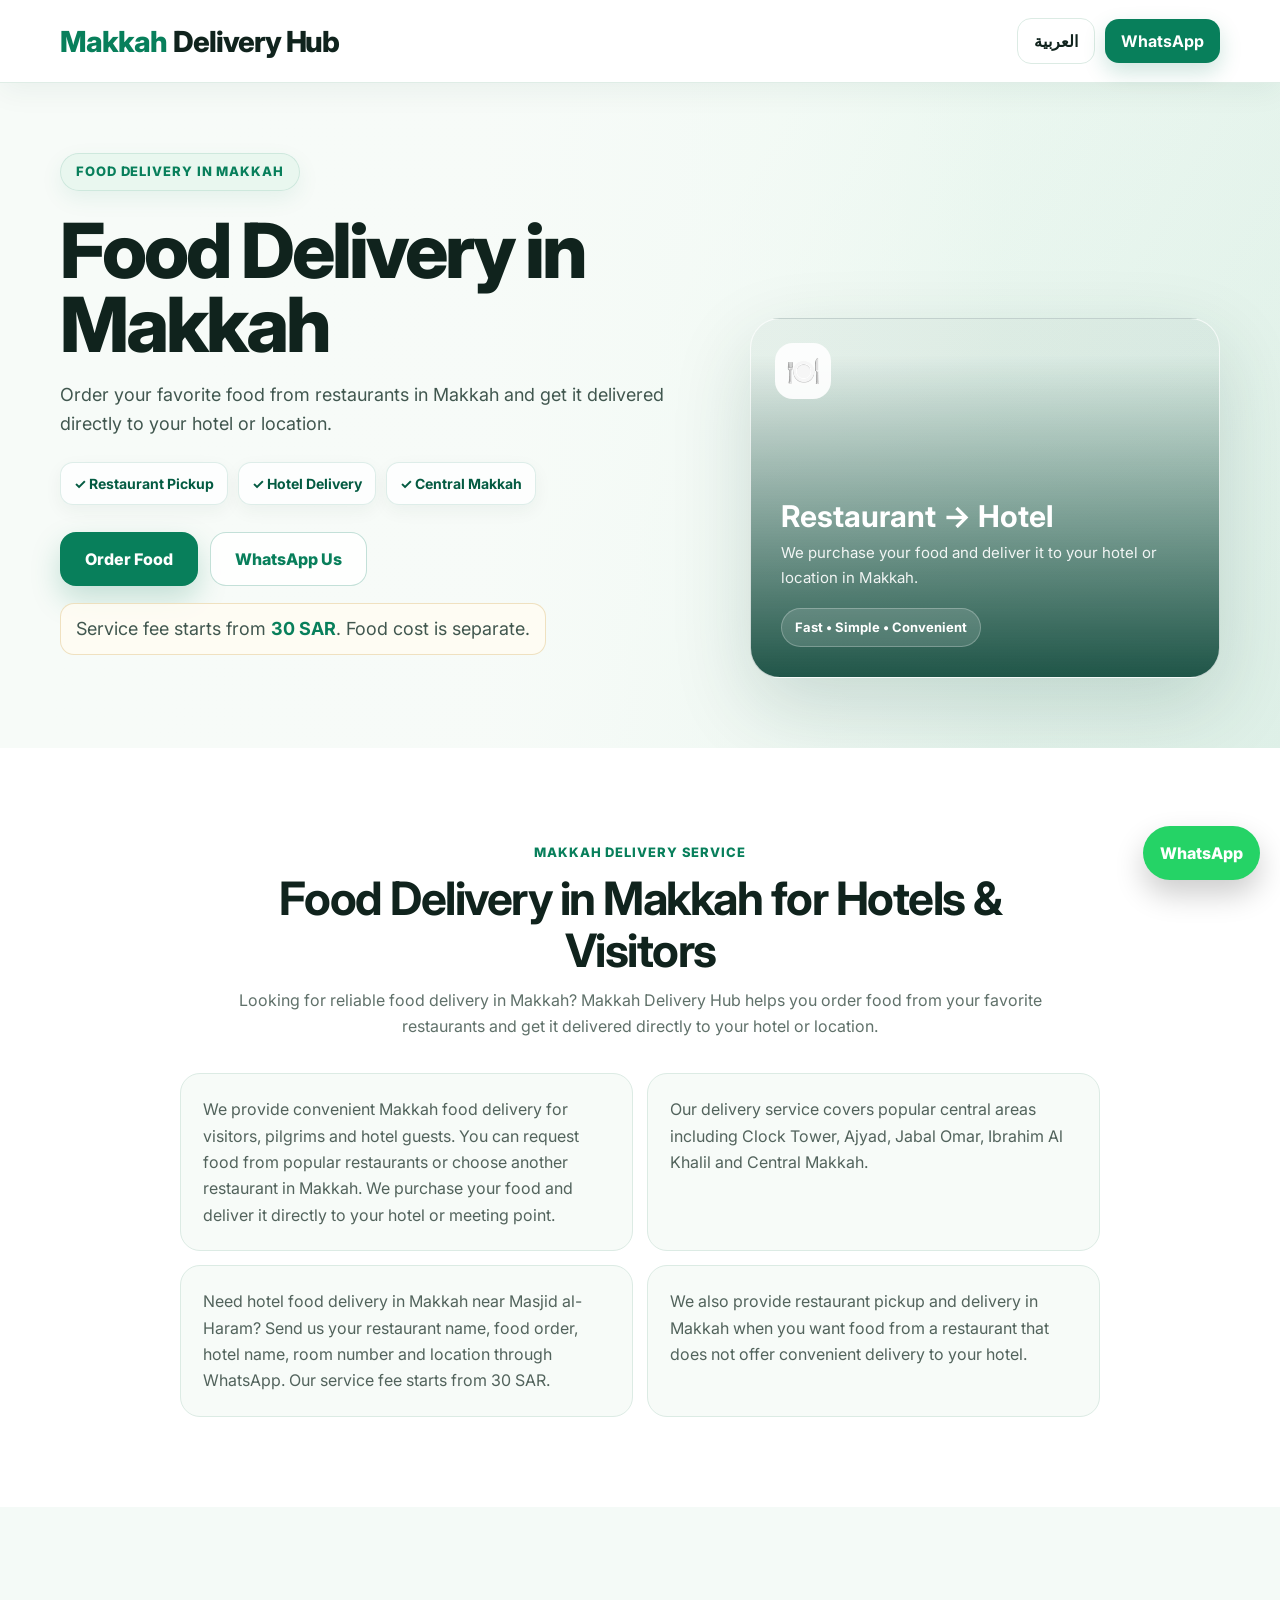
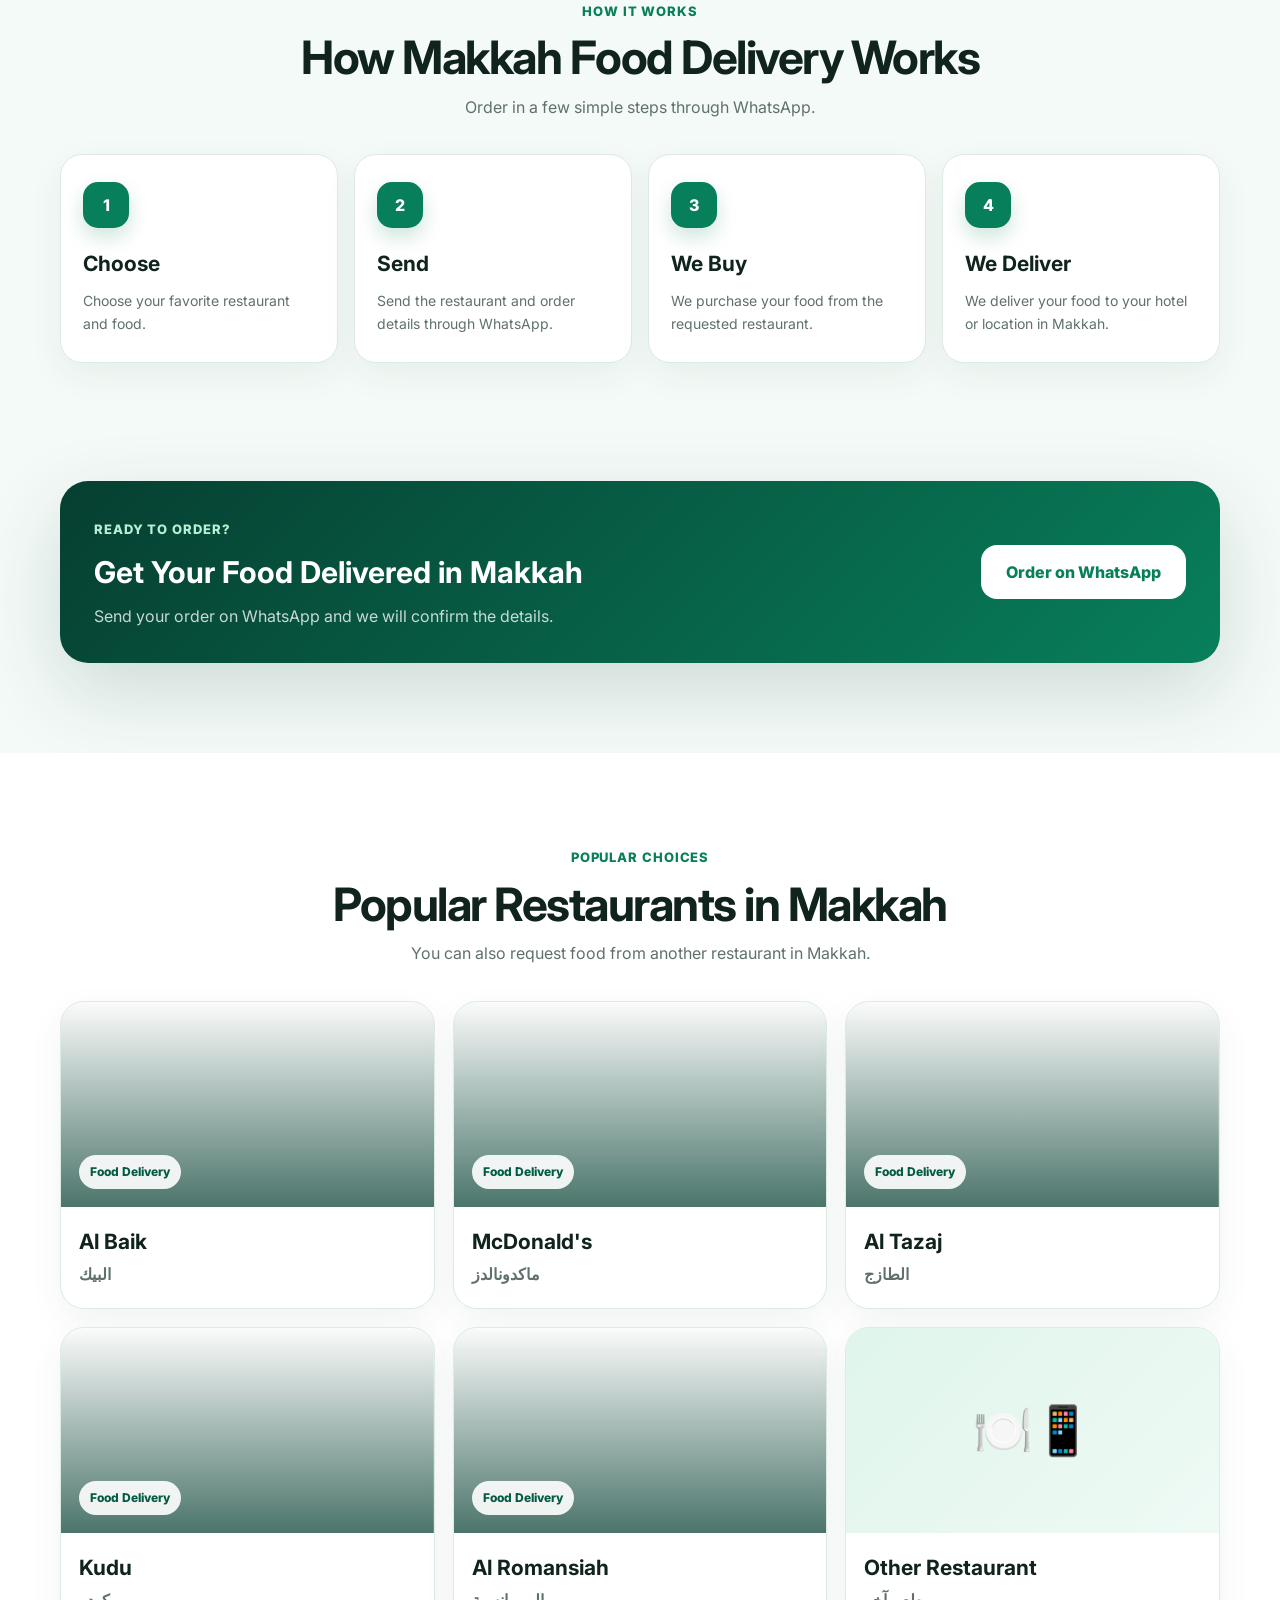
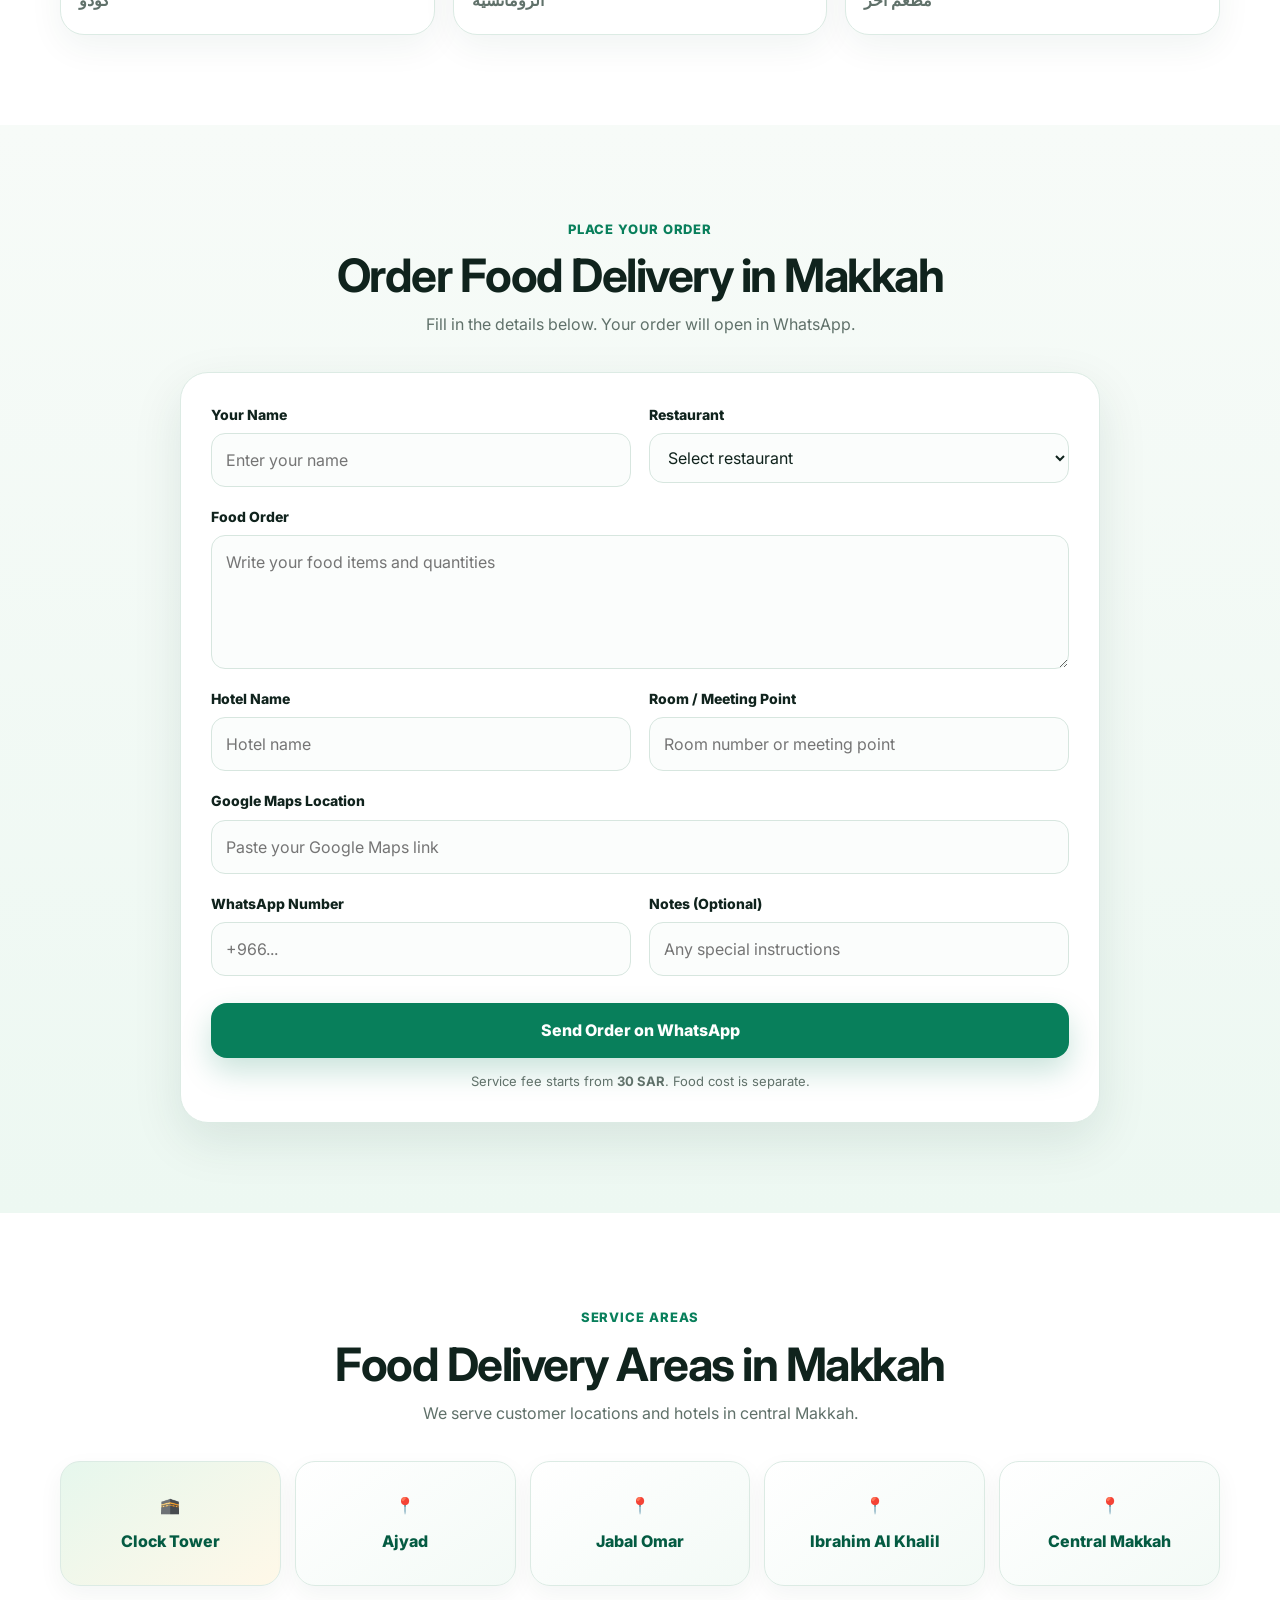
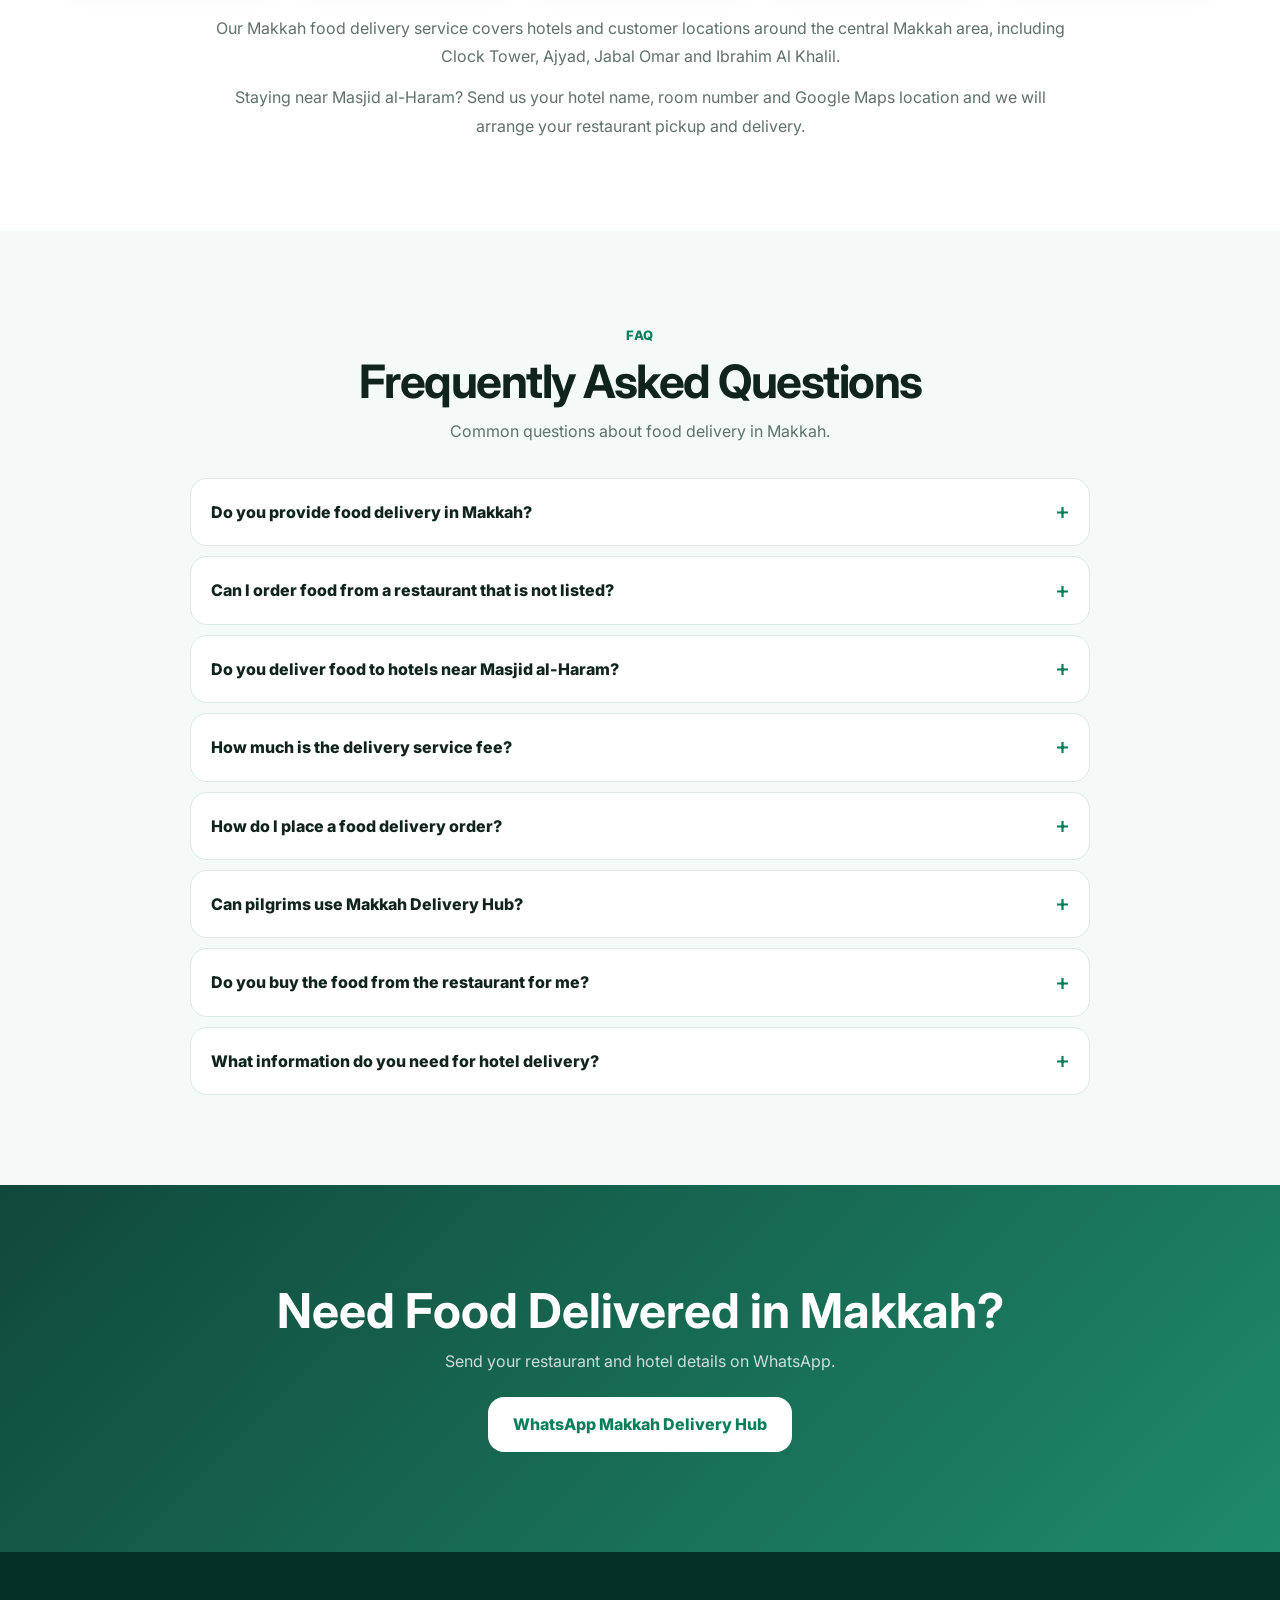
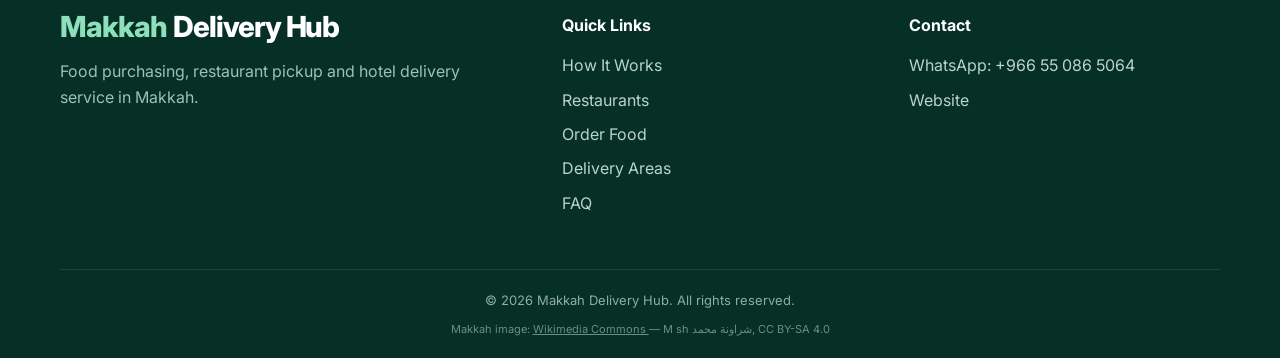
==== commit ebf8d468: "Add image credit section to footer Added image credit for Makkah image with a link to Wikimedia Comm" ====
--- a/index.html
+++ b/index.html
@@ -30,7 +30,7 @@
 
 <!-- Keep your existing Google verification token here. -->
 <!-- Replace YOUR_GOOGLE_VERIFICATION_CODE only if your current token is different. -->
-<meta name="google-site-verification" content="YOUR_GOOGLE_VERIFICATION_CODE">
+<meta name="google-site-verification" content="aKXy9hWVjC953DscMvTWQBUe3B23HB-JEzbPoaQdimk" />  
 
 <script type="application/ld+json">
 {
@@ -307,8 +307,20 @@
     </div>
   </div>
   <div class="container footer-bottom">
-    <p>© 2026 Makkah Delivery Hub. All rights reserved.</p>
-  </div>
+  <p>© 2026 Makkah Delivery Hub. All rights reserved.</p>
+
+  <p class="image-credit">
+    Makkah image:
+    <a
+      href="https://commons.wikimedia.org/wiki/File:%D8%A7%D9%84%D9%85%D8%B3%D8%AC%D8%AF_%D9%81%D9%8A_%D9%85%D9%83%D8%A9_%D9%84%D9%8A%D9%84%D8%A7%D9%8B.jpg"
+      target="_blank"
+      rel="noopener noreferrer"
+    >
+      Wikimedia Commons
+    </a>
+    — M sh شراونة محمد, CC BY-SA 4.0
+  </p>
+</div>
 </footer>
 
 <a class="floating-whatsapp" href="https://wa.me/966550865064" target="_blank" rel="noopener noreferrer" aria-label="Chat with Makkah Delivery Hub on WhatsApp">WhatsApp</a>
--- a/style.css
+++ b/style.css
@@ -1,871 +1,671 @@
-*{
-  box-sizing:border-box;
-  margin:0;
-  padding:0;
-}
+/* =========================================================
+   MAKKAH DELIVERY HUB — PREMIUM VISUAL THEME
+   Designed for the current index.html structure.
+   No HTML or JavaScript changes required.
+   ========================================================= */
+
+@import url('https://fonts.googleapis.com/css2?family=Inter:wght@400;500;600;700;800&family=Noto+Kufi+Arabic:wght@400;500;600;700;800&display=swap');
 
 :root{
   --green:#087f5b;
-  --green-dark:#056044;
-  --green-light:#eaf8f2;
-  --gold:#c79a3b;
-  --dark:#10231d;
-  --text:#34413c;
-  --muted:#71807a;
+  --green-dark:#045b42;
+  --green-deep:#063f31;
+  --green-soft:#e8f7ef;
+  --gold:#c89b3c;
+  --ink:#10231d;
+  --muted:#60716a;
+  --line:#dcebe4;
+  --cream:#fbfdfb;
   --white:#fff;
-  --bg:#f7faf8;
-  --border:#e2ebe7;
-}
-
-html{
-  scroll-behavior:smooth;
-}
-
+  --shadow:0 18px 50px rgba(6,63,49,.10);
+  --shadow-lg:0 28px 80px rgba(6,63,49,.16);
+  --radius:24px;
+}
+
+*{box-sizing:border-box;margin:0;padding:0;}
+html{scroll-behavior:smooth;}
 body{
-  font-family:Arial,Helvetica,sans-serif;
-  background:var(--bg);
-  color:var(--dark);
-  line-height:1.6;
-}
-
+  min-height:100vh;
+  color:var(--ink);
+  background:#f7fbf8;
+  font-family:Inter,Arial,Helvetica,sans-serif;
+  line-height:1.65;
+  overflow-x:hidden;
+}
 body.rtl{
-  direction:rtl;
-}
-
-a{
-  text-decoration:none;
-  color:inherit;
-}
-
-.container{
-  width:92%;
-  max-width:1120px;
-  margin:auto;
-}
-
-/* =========================
+  font-family:'Noto Kufi Arabic',Inter,Arial,sans-serif;
+}
+img{max-width:100%;display:block;}
+a{color:inherit;}
+button,input,select,textarea{font:inherit;}
+.container{width:min(1160px,calc(100% - 40px));margin-inline:auto;}
+
+/* =========================================================
    HEADER
-========================= */
-
-header{
+   ========================================================= */
+.site-header{
   position:sticky;
   top:0;
   z-index:1000;
-  background:rgba(255,255,255,.97);
-  border-bottom:1px solid var(--border);
-  backdrop-filter:blur(10px);
-}
-
-.nav{
-  min-height:68px;
+  background:rgba(255,255,255,.94);
+  backdrop-filter:blur(18px);
+  border-bottom:1px solid rgba(220,235,228,.9);
+  box-shadow:0 8px 30px rgba(6,63,49,.06);
+}
+.nav-wrap{
+  min-height:82px;
   display:flex;
   align-items:center;
   justify-content:space-between;
-  gap:15px;
-}
-
+  gap:20px;
+}
 .logo{
-  font-size:20px;
-  font-weight:800;
+  display:inline-flex;
+  align-items:center;
+  gap:7px;
+  text-decoration:none;
+  font-size:29px;
+  line-height:1;
+  font-weight:800;
+  letter-spacing:-1.1px;
   color:var(--green);
 }
-
-.logo span{
-  color:var(--dark);
-}
-
-.nav-right{
-  display:flex;
-  align-items:center;
-  gap:10px;
-}
-
-.lang{
-  border:1px solid var(--border);
+.logo span{color:var(--ink);}
+.nav-actions{display:flex;align-items:center;gap:10px;}
+.lang-btn,.nav-whatsapp{
+  min-height:44px;
+  display:inline-flex;
+  align-items:center;
+  justify-content:center;
+  border-radius:14px;
+  padding:9px 16px;
+  font-weight:700;
+  text-decoration:none;
+  transition:.2s ease;
+}
+.lang-btn{
+  border:1px solid var(--line);
   background:#fff;
-  padding:8px 14px;
-  border-radius:25px;
-  font-weight:bold;
+  color:var(--ink);
   cursor:pointer;
-  font-size:14px;
-}
-
-.nav-order{
+}
+.lang-btn:hover{border-color:var(--green);color:var(--green);}
+.nav-whatsapp{
   background:var(--green);
   color:#fff;
-  padding:9px 15px;
-  border-radius:9px;
-  font-size:14px;
-  font-weight:bold;
-}
-
-/* =========================
-   HERO
-========================= */
-
+  box-shadow:0 9px 22px rgba(8,127,91,.20);
+}
+.nav-whatsapp:hover{background:var(--green-dark);transform:translateY(-1px);}
+
+/* =========================================================
+   HERO — Makkah image + premium delivery layout
+   ========================================================= */
 .hero{
   position:relative;
+  isolation:isolate;
+  min-height:650px;
   overflow:hidden;
-  padding:75px 0 70px;
-  background:
-    radial-gradient(
-      circle at 10% 20%,
-      rgba(8,127,91,.13),
-      transparent 30%
-    ),
-    radial-gradient(
-      circle at 90% 10%,
-      rgba(199,154,59,.10),
-      transparent 25%
-    ),
-    linear-gradient(135deg,#effaf5,#fff);
-}
-
-.hero-grid{
+  background:linear-gradient(120deg,#f5fcf8 0%,#eef9f2 48%,#dcefe6 100%);
+}
+.hero::before{
+  content:"";
+  position:absolute;
+  z-index:-2;
+  top:0;
+  right:0;
+  width:54%;
+  height:100%;
+  background-image:url('https://upload.wikimedia.org/wikipedia/commons/f/f8/%D8%A7%D9%84%D9%85%D8%B3%D8%AC%D8%AF_%D8%A7%D9%84%D8%AD%D8%B1%D8%A7%D9%85_%D9%81%D9%8A_%D9%85%D9%83%D8%A9_%D9%84%D9%8A%D9%84%D8%A7%D9%8B.jpg');
+  background-size:cover;
+  background-position:center 58%;
+}
+.hero::after{
+  content:"";
+  position:absolute;
+  z-index:-1;
+  inset:0;
+  background:linear-gradient(90deg,rgba(247,251,248,1) 0%,rgba(247,251,248,.98) 38%,rgba(247,251,248,.60) 57%,rgba(247,251,248,.08) 78%);
+}
+.hero-content{
+  min-height:650px;
   display:grid;
-  grid-template-columns:1.15fr .85fr;
-  align-items:center;
-  gap:45px;
-}
-
-.badge{
+  grid-template-columns:minmax(0,1fr) minmax(280px,.72fr);
+  align-items:center;
+  gap:38px;
+  padding:70px 0;
+}
+.hero-text{max-width:680px;}
+.eyebrow,.section-kicker{
   display:inline-flex;
   align-items:center;
-  gap:7px;
-  background:#dcf4e9;
-  color:var(--green-dark);
-  border:1px solid #c7eadb;
-  padding:7px 13px;
-  border-radius:30px;
+  gap:8px;
+  color:var(--green);
   font-size:13px;
-  font-weight:bold;
-  margin-bottom:20px;
-}
-
+  line-height:1.2;
+  font-weight:800;
+  letter-spacing:.9px;
+  text-transform:uppercase;
+}
+.eyebrow{
+  padding:10px 15px;
+  border-radius:999px;
+  background:rgba(232,247,239,.94);
+  border:1px solid rgba(8,127,91,.12);
+  box-shadow:0 8px 22px rgba(8,127,91,.08);
+}
 .hero h1{
-  font-size:clamp(40px,6vw,68px);
-  line-height:1.05;
-  letter-spacing:-1.5px;
-  margin-bottom:20px;
-}
-
-.hero h1 span{
-  color:var(--green);
-}
-
-.hero-text{
-  max-width:620px;
-  color:var(--muted);
-  font-size:17px;
-  margin-bottom:27px;
-}
-
-.hero-buttons{
+  margin:22px 0 18px;
+  max-width:720px;
+  font-size:clamp(46px,6vw,76px);
+  line-height:.98;
+  letter-spacing:-3px;
+  font-weight:800;
+}
+.hero h1::first-line{color:var(--ink);}
+.hero-text>p{
+  max-width:640px;
+  margin-bottom:23px;
+  color:#41574f;
+  font-size:18px;
+}
+.hero-points{
   display:flex;
   flex-wrap:wrap;
-  gap:12px;
-}
-
+  gap:10px;
+  margin-bottom:27px;
+}
+.hero-points span{
+  padding:9px 13px;
+  border-radius:13px;
+  background:rgba(255,255,255,.76);
+  border:1px solid rgba(8,127,91,.13);
+  color:var(--green-dark);
+  font-size:14px;
+  font-weight:700;
+  box-shadow:0 6px 18px rgba(6,63,49,.05);
+}
+.hero-buttons{display:flex;flex-wrap:wrap;gap:12px;}
 .btn{
+  min-height:52px;
   display:inline-flex;
   align-items:center;
   justify-content:center;
-  padding:14px 22px;
-  border-radius:11px;
-  font-weight:bold;
-  font-size:15px;
-  transition:.2s;
-}
-
+  gap:9px;
+  padding:13px 24px;
+  border-radius:16px;
+  border:1px solid transparent;
+  text-decoration:none;
+  font-weight:800;
+  cursor:pointer;
+  transition:.22s ease;
+}
 .btn-primary{
   background:var(--green);
   color:#fff;
-  box-shadow:0 8px 20px rgba(8,127,91,.22);
-}
-
-.btn-primary:hover{
-  background:var(--green-dark);
-}
-
+  box-shadow:0 13px 30px rgba(8,127,91,.22);
+}
+.btn-primary:hover{background:var(--green-dark);transform:translateY(-2px);}
 .btn-secondary{
+  background:rgba(255,255,255,.86);
+  color:var(--green);
+  border-color:rgba(8,127,91,.24);
+}
+.btn-secondary:hover{background:#fff;border-color:var(--green);transform:translateY(-2px);}
+.fee-note{
+  display:inline-block;
+  margin-top:17px;
+  padding:10px 15px;
+  border:1px solid rgba(200,155,60,.28);
+  border-radius:14px;
+  background:rgba(255,252,242,.85);
+  color:#52635c;
+}
+.fee-note strong{color:var(--green);}
+
+.hero-card{
+  position:relative;
+  align-self:end;
+  min-height:360px;
+  overflow:hidden;
+  display:flex;
+  flex-direction:column;
+  justify-content:flex-end;
+  padding:30px;
+  border:1px solid rgba(255,255,255,.72);
+  border-radius:30px;
+  color:#fff;
+  background:
+    linear-gradient(180deg,rgba(4,63,49,.05) 10%,rgba(4,63,49,.88) 100%),
+    url('https://upload.wikimedia.org/wikipedia/commons/0/05/Chicken_Kabsa.jpg') center/cover;
+  box-shadow:var(--shadow-lg);
+}
+.hero-card-icon{
+  position:absolute;
+  top:24px;
+  left:24px;
+  width:56px;
+  height:56px;
+  display:grid;
+  place-items:center;
+  border-radius:18px;
+  background:rgba(255,255,255,.9);
+  font-size:28px;
+}
+.hero-card h2{font-size:30px;line-height:1.15;margin-bottom:8px;}
+.hero-card p{max-width:410px;color:rgba(255,255,255,.91);font-size:15px;}
+.mini-badge{
+  display:inline-flex;
+  width:max-content;
+  margin-top:17px;
+  padding:8px 13px;
+  border-radius:999px;
+  background:rgba(255,255,255,.14);
+  border:1px solid rgba(255,255,255,.25);
+  font-size:13px;
+  font-weight:700;
+}
+
+/* =========================================================
+   SECTION BASICS
+   ========================================================= */
+.section-head{max-width:850px;margin:0 auto 34px;text-align:center;}
+.section-head h2{
+  margin:9px 0 10px;
+  font-size:clamp(30px,4vw,46px);
+  line-height:1.12;
+  letter-spacing:-1.5px;
+}
+.section-head p{color:var(--muted);font-size:16px;}
+
+.local-seo-section,.how-section,.restaurants-section,.order-section,.areas-section,.faq-section{padding:90px 0;}
+.local-seo-section{background:#fff;}
+.local-seo-content{
+  max-width:920px;
+  margin:auto;
+  display:grid;
+  grid-template-columns:1fr 1fr;
+  gap:14px;
+}
+.local-seo-content p{
+  padding:22px;
+  border-radius:20px;
+  background:#f7fbf8;
+  border:1px solid var(--line);
+  color:#52635c;
+}
+.local-seo-content strong,.local-area-text strong{color:var(--green);}
+
+/* =========================================================
+   HOW IT WORKS
+   ========================================================= */
+.how-section{background:#f4faf7;}
+.steps-grid{display:grid;grid-template-columns:repeat(4,1fr);gap:16px;}
+.step-card{
+  position:relative;
+  padding:27px 22px;
+  min-height:205px;
   background:#fff;
-  color:var(--green);
-  border:1px solid #cde2da;
-}
-
-.hero-note{
-  margin-top:17px;
-  color:var(--muted);
-  font-size:13px;
-}
-
-/* =========================
-   HERO CARD
-========================= */
-
-.hero-card{
+  border:1px solid var(--line);
+  border-radius:22px;
+  box-shadow:0 12px 35px rgba(6,63,49,.06);
+  transition:.22s ease;
+}
+.step-card:hover{transform:translateY(-5px);box-shadow:var(--shadow);}
+.step-number{
+  width:46px;height:46px;
+  display:grid;place-items:center;
+  margin-bottom:19px;
+  border-radius:15px;
+  background:var(--green);
+  color:#fff;
+  font-weight:800;
+  box-shadow:0 9px 20px rgba(8,127,91,.20);
+}
+.step-card h3{font-size:21px;margin-bottom:7px;}
+.step-card p{color:var(--muted);font-size:14px;}
+
+/* =========================================================
+   CTA
+   ========================================================= */
+.cta-section{padding:28px 0 90px;background:#f4faf7;}
+.cta-box{
+  display:flex;
+  align-items:center;
+  justify-content:space-between;
+  gap:25px;
+  padding:34px;
+  border-radius:28px;
+  background:linear-gradient(135deg,var(--green-deep),var(--green));
+  color:#fff;
+  box-shadow:var(--shadow-lg);
+}
+.cta-box .section-kicker{color:#b9f0d5;}
+.cta-box h2{margin:7px 0 5px;font-size:30px;}
+.cta-box p{color:rgba(255,255,255,.78);}
+.cta-box .btn-primary{background:#fff;color:var(--green);box-shadow:none;}
+.cta-box .btn-primary:hover{background:#effaf4;}
+
+/* =========================================================
+   RESTAURANTS
+   ========================================================= */
+.restaurants-section{background:#fff;}
+.restaurants-grid{display:grid;grid-template-columns:repeat(3,1fr);gap:18px;}
+.restaurant-card{
+  overflow:hidden;
   background:#fff;
-  border:1px solid var(--border);
+  border:1px solid var(--line);
   border-radius:24px;
-  padding:25px;
-  box-shadow:0 20px 50px rgba(16,35,29,.10);
-}
-
-.hero-card-top{
-  display:flex;
-  align-items:center;
-  justify-content:space-between;
-  gap:10px;
-  margin-bottom:20px;
-}
-
-.status{
-  display:flex;
-  align-items:center;
-  gap:7px;
-  color:var(--green);
-  font-size:13px;
-  font-weight:bold;
-}
-
-.dot{
-  width:9px;
-  height:9px;
-  background:#21b477;
-  border-radius:50%;
-  flex-shrink:0;
-}
-
-/*
-  IMPORTANT:
-  Food emojis are kept inside this box.
-  Nothing can overflow outside.
-*/
-
+  box-shadow:0 12px 35px rgba(6,63,49,.06);
+  transition:.22s ease;
+}
+.restaurant-card:hover{transform:translateY(-5px);box-shadow:var(--shadow);}
 .food-icon{
   width:100%;
-  height:210px;
-  border-radius:18px;
-  background:linear-gradient(
-    135deg,
-    #dff5eb,
-    #f8fcfa
-  );
-
+  height:205px;
   display:flex;
+  align-items:flex-end;
+  justify-content:flex-start;
+  padding:18px;
+  border-radius:0;
+  margin:0;
+  overflow:hidden;
+  position:relative;
+  background:
+    linear-gradient(180deg,rgba(6,63,49,.02),rgba(6,63,49,.72)),
+    url('https://upload.wikimedia.org/wikipedia/commons/0/05/Chicken_Kabsa.jpg') center 48%/cover;
+  font-size:0;
+}
+.food-icon::after{
+  content:"Food delivery";
+  display:inline-flex;
+  padding:7px 11px;
+  border-radius:999px;
+  background:rgba(255,255,255,.9);
+  color:var(--green-dark);
+  font-size:12px;
+  font-weight:800;
+}
+.restaurant-card:nth-child(2) .food-icon{background-position:center 55%;filter:saturate(1.06);}
+.restaurant-card:nth-child(3) .food-icon{background-position:center 42%;}
+.restaurant-card:nth-child(4) .food-icon{background-position:center 50%;}
+.restaurant-card:nth-child(5) .food-icon{background-position:center 46%;}
+.restaurant-card:nth-child(6) .food-icon{background-image:linear-gradient(135deg,#dff5eb,#effaf5);font-size:48px;align-items:center;justify-content:center;}
+.restaurant-card:nth-child(6) .food-icon::after{display:none;}
+.restaurant-card h3{padding:18px 18px 2px;font-size:21px;}
+.restaurant-card>p{padding:0 18px 20px;color:var(--muted);font-weight:600;}
+
+/* =========================================================
+   ORDER FORM
+   ========================================================= */
+.order-section{background:linear-gradient(180deg,#f7fbf8,#edf8f2);}
+.order-form{
+  max-width:920px;
+  margin:auto;
+  padding:30px;
+  border:1px solid var(--line);
+  border-radius:28px;
+  background:#fff;
+  box-shadow:var(--shadow);
+}
+.form-grid{display:grid;grid-template-columns:1fr 1fr;gap:18px;}
+.form-group{display:flex;flex-direction:column;gap:7px;}
+.form-full{grid-column:1/-1;}
+.form-group label{font-size:14px;font-weight:800;color:var(--ink);}
+.form-group input,.form-group select,.form-group textarea{
+  width:100%;
+  border:1px solid #d7e6df;
+  border-radius:14px;
+  background:#fbfdfc;
+  color:var(--ink);
+  padding:13px 14px;
+  outline:none;
+  transition:.18s ease;
+}
+.form-group input,.form-group select{min-height:50px;}
+.form-group textarea{resize:vertical;min-height:120px;}
+.form-group input:focus,.form-group select:focus,.form-group textarea:focus{
+  border-color:var(--green);
+  box-shadow:0 0 0 4px rgba(8,127,91,.09);
+  background:#fff;
+}
+.form-message{min-height:10px;margin-top:12px;}
+.form-submit{width:100%;margin-top:5px;}
+.form-note{margin-top:13px;text-align:center;color:var(--muted);font-size:13px;}
+
+/* =========================================================
+   AREAS
+   ========================================================= */
+.areas-section{background:#fff;}
+.areas-grid{display:grid;grid-template-columns:repeat(5,1fr);gap:14px;}
+.area-card{
+  min-height:125px;
+  display:flex;
+  flex-direction:column;
   align-items:center;
   justify-content:center;
-
-  font-size:58px;
-  letter-spacing:-7px;
-
+  gap:9px;
+  padding:18px;
+  text-align:center;
+  border:1px solid var(--line);
+  border-radius:20px;
+  background:linear-gradient(145deg,#fff,#f3faf6);
+  color:var(--green-dark);
+  font-weight:800;
+  box-shadow:0 9px 25px rgba(6,63,49,.05);
+}
+.area-card:first-child{background:linear-gradient(145deg,#e6f7ed,#fff8e8);}
+.area-card:first-child::first-letter{font-size:28px;}
+.local-area-text{max-width:850px;margin:28px auto 0;text-align:center;line-height:1.8;}
+.local-area-text p{margin-bottom:12px;color:var(--muted);}
+.local-area-text p:last-child{margin-bottom:0;}
+
+/* =========================================================
+   FAQ
+   ========================================================= */
+.faq-section{background:#f4faf7;}
+.faq-list{max-width:900px;margin:auto;display:grid;gap:10px;}
+.faq-item{
   overflow:hidden;
-  white-space:nowrap;
-
-  margin-bottom:18px;
+  border:1px solid var(--line);
+  border-radius:17px;
+  background:#fff;
+}
+.faq-item summary{
+  position:relative;
+  list-style:none;
+  cursor:pointer;
+  padding:20px 50px 20px 20px;
+  font-weight:800;
+}
+.faq-item summary::-webkit-details-marker{display:none;}
+.faq-item summary::after{
+  content:"+";
+  position:absolute;
+  right:19px;
+  top:50%;
+  transform:translateY(-50%);
+  color:var(--green);
+  font-size:23px;
+  font-weight:500;
+}
+.faq-item[open] summary::after{content:"−";}
+.faq-answer{padding:0 20px 20px;color:var(--muted);}
+
+/* =========================================================
+   FINAL CTA
+   ========================================================= */
+.final-cta{
+  padding:100px 0;
   text-align:center;
-}
-
-.hero-card h3{
-  font-size:21px;
-  margin-bottom:5px;
-}
-
-.hero-card p{
-  color:var(--muted);
-  font-size:14px;
-}
-
-.mini-row{
-  display:grid;
-  grid-template-columns:1fr 1fr;
-  gap:10px;
-  margin-top:18px;
-}
-
-.mini-box{
-  background:var(--green-light);
-  padding:12px;
-  border-radius:11px;
-  font-size:13px;
-}
-
-.mini-box strong{
-  display:block;
-  color:var(--green-dark);
-  font-size:15px;
-}
-
-/* =========================
-   TRUST BAR
-========================= */
-
-.trust{
-  background:#fff;
-  border-bottom:1px solid var(--border);
-}
-
-.trust-grid{
-  display:grid;
-  grid-template-columns:repeat(4,1fr);
-}
-
-.trust-item{
-  padding:20px 12px;
-  text-align:center;
-  border-right:1px solid var(--border);
-}
-
-body.rtl .trust-item{
-  border-right:0;
-  border-left:1px solid var(--border);
-}
-
-.trust-item:last-child{
-  border:0;
-}
-
-.trust-item strong{
-  display:block;
-  font-size:14px;
-}
-
-.trust-item span{
-  color:var(--muted);
-  font-size:12px;
-}
-
-/* =========================
-   SECTIONS
-========================= */
-
-section{
-  padding:70px 0;
-}
-
-.section-head{
-  text-align:center;
-  max-width:700px;
-  margin:0 auto 35px;
-}
-
-.section-head h2{
-  font-size:34px;
-  margin-bottom:8px;
-}
-
-.section-head p{
-  color:var(--muted);
-}
-
-/* =========================
-   HOW IT WORKS
-========================= */
-
-.steps{
-  display:grid;
-  grid-template-columns:repeat(4,1fr);
-  gap:16px;
-}
-
-.step{
-  background:#fff;
-  border:1px solid var(--border);
-  border-radius:17px;
-  padding:25px 18px;
-  text-align:center;
-  transition:.2s;
-}
-
-.step:hover{
-  transform:translateY(-3px);
-  box-shadow:0 12px 30px rgba(16,35,29,.07);
-}
-
-.step-number{
-  width:34px;
-  height:34px;
-  display:flex;
+  color:#fff;
+  background:
+    linear-gradient(135deg,rgba(4,63,49,.95),rgba(8,127,91,.91)),
+    url('https://upload.wikimedia.org/wikipedia/commons/f/f8/%D8%A7%D9%84%D9%85%D8%B3%D8%AC%D8%AF_%D8%A7%D9%84%D8%AD%D8%B1%D8%A7%D9%85_%D9%81%D9%8A_%D9%85%D9%83%D8%A9_%D9%84%D9%8A%D9%84%D8%A7%D9%8B.jpg') center/cover;
+}
+.final-cta h2{font-size:clamp(30px,5vw,48px);line-height:1.1;margin-bottom:10px;}
+.final-cta p{color:rgba(255,255,255,.78);margin-bottom:23px;}
+.final-cta .btn-primary{background:#fff;color:var(--green);box-shadow:none;}
+.final-cta .btn-primary:hover{background:#effaf4;}
+
+/* =========================================================
+   FOOTER
+   ========================================================= */
+.site-footer{background:#062f25;color:#dcefe7;padding:60px 0 0;}
+.footer-grid{display:grid;grid-template-columns:1.5fr 1fr 1fr;gap:35px;padding-bottom:45px;}
+.footer-logo{color:#8de0bb;margin-bottom:17px;}
+.footer-logo span{color:#fff;}
+.footer-grid p{max-width:430px;color:#9fc0b4;}
+.footer-grid h3{margin-bottom:14px;color:#fff;font-size:16px;}
+.footer-grid a:not(.logo){display:block;width:max-content;max-width:100%;margin:8px 0;color:#b9d4ca;text-decoration:none;}
+.footer-grid a:not(.logo):hover{color:#fff;}
+.footer-bottom{padding:20px 0;border-top:1px solid rgba(255,255,255,.10);text-align:center;}
+.footer-bottom p{color:#8eaea3;font-size:13px;}
+
+/* =========================================================
+   FLOATING WHATSAPP
+   ========================================================= */
+.floating-whatsapp{
+  position:fixed;
+  z-index:1100;
+  right:20px;
+  bottom:20px;
+  display:inline-flex;
   align-items:center;
   justify-content:center;
-  margin:0 auto 14px;
-  background:var(--green-light);
-  color:var(--green);
-  border-radius:50%;
-  font-weight:800;
-}
-
-.step-icon{
-  font-size:34px;
-  margin-bottom:10px;
-}
-
-.step h3{
-  font-size:17px;
-  margin-bottom:6px;
-}
-
-.step p{
-  color:var(--muted);
-  font-size:13px;
-}
-
-/* =========================
-   CTA
-========================= */
-
-.order-cta{
-  background:var(--green);
-  color:#fff;
-  border-radius:25px;
-  padding:42px;
-  display:flex;
-  align-items:center;
-  justify-content:space-between;
-  gap:25px;
-}
-
-.order-cta h2{
-  font-size:30px;
-  margin-bottom:7px;
-}
-
-.order-cta p{
-  color:#d5eee5;
-}
-
-.order-cta .btn{
-  background:#fff;
-  color:var(--green);
-  white-space:nowrap;
-}
-
-/* =========================
-   RESTAURANTS
-========================= */
-
-.restaurants{
-  display:grid;
-  grid-template-columns:repeat(3,1fr);
-  gap:15px;
-}
-
-.restaurant{
-  background:#fff;
-  border:1px solid var(--border);
-  border-radius:16px;
-  padding:20px;
-  display:flex;
-  align-items:center;
-  gap:13px;
-  font-weight:bold;
-}
-
-.restaurant-icon{
-  width:48px;
-  height:48px;
-  border-radius:12px;
-  background:var(--green-light);
-  display:flex;
-  align-items:center;
-  justify-content:center;
-  font-size:25px;
-  flex-shrink:0;
-}
-
-/* =========================
-   ORDER SECTION
-========================= */
-
-.order-section{
-  background:#edf8f3;
-}
-
-.order-box{
-  max-width:800px;
-  margin:auto;
-  background:#fff;
-  padding:30px;
-  border-radius:22px;
-  box-shadow:0 15px 45px rgba(16,35,29,.08);
-  border:1px solid var(--border);
-}
-
-.form-group{
-  margin-bottom:17px;
-}
-
-label{
-  display:block;
-  font-weight:bold;
-  font-size:14px;
-  margin-bottom:7px;
-}
-
-input,
-select,
-textarea{
-  width:100%;
-  padding:13px 14px;
-  border:1px solid #d7e3de;
-  border-radius:10px;
-  background:#fff;
-  font-size:15px;
-  outline:none;
-  font-family:inherit;
-}
-
-input:focus,
-select:focus,
-textarea:focus{
-  border-color:var(--green);
-  box-shadow:0 0 0 3px rgba(8,127,91,.08);
-}
-
-textarea{
-  min-height:105px;
-  resize:vertical;
-}
-
-.fee{
-  background:#f0faf5;
-  border:1px solid #cce9db;
-  padding:16px;
-  border-radius:11px;
-  margin:20px 0;
-}
-
-.fee strong{
-  color:var(--green);
-}
-
-.whatsapp{
-  width:100%;
-  border:0;
-  border-radius:11px;
-  padding:15px;
+  min-width:62px;
+  min-height:54px;
+  padding:12px 17px;
+  border-radius:999px;
   background:#25d366;
   color:#fff;
-  font-size:16px;
-  font-weight:bold;
-  cursor:pointer;
-}
-
-.whatsapp:hover{
-  opacity:.92;
-}
-
-/* =========================
-   ORDER SUMMARY
-========================= */
-
-#orderSummary p{
-  margin-bottom:8px;
-  font-size:14px;
-}
-
-#summaryContent{
-  color:var(--text);
-}
-
-/* =========================
-   DELIVERY AREAS
-========================= */
-
-.areas-section{
-  background:#fff;
-}
-
-.areas{
-  display:flex;
-  flex-wrap:wrap;
-  justify-content:center;
-  gap:10px;
-}
-
-.area{
-  background:#f7faf8;
-  border:1px solid var(--border);
-  padding:10px 15px;
-  border-radius:30px;
-  font-size:14px;
-}
-
-/* =========================
-   FAQ
-========================= */
-
-.faq{
-  max-width:800px;
-  margin:auto;
-}
-
-details{
-  background:#fff;
-  border:1px solid var(--border);
-  border-radius:11px;
-  padding:17px;
-  margin-bottom:10px;
-}
-
-summary{
-  cursor:pointer;
-  font-weight:bold;
-}
-
-details p{
-  color:var(--muted);
-  margin-top:10px;
-  font-size:14px;
-}
-
-/* =========================
-   FOOTER
-========================= */
-
-footer{
-  background:#0c211a;
-  color:#fff;
-  padding:45px 0 25px;
-}
-
-.footer-grid{
-  display:grid;
-  grid-template-columns:1.5fr 1fr 1fr;
-  gap:30px;
-}
-
-footer h3{
-  margin-bottom:10px;
-}
-
-footer p{
-  color:#b8c9c2;
-  font-size:14px;
-}
-
-.footer-link{
-  display:block;
-  color:#dceae5;
-  margin-bottom:8px;
-  font-size:14px;
-}
-
-.footer-bottom{
-  border-top:1px solid rgba(255,255,255,.12);
-  margin-top:30px;
-  padding-top:20px;
-  text-align:center;
-  color:#91a59d;
-  font-size:12px;
-}
-
-/* =========================
-   FLOATING WHATSAPP
-========================= */
-
-.float-wa{
-  position:fixed;
-  right:18px;
-  bottom:18px;
-  z-index:999;
-
-  width:57px;
-  height:57px;
-
-  border-radius:50%;
-
-  background:#25d366;
-  color:#fff;
-
-  display:flex;
-  align-items:center;
-  justify-content:center;
-
-  font-size:27px;
-
-  box-shadow:0 8px 25px rgba(0,0,0,.20);
-}
-
-body.rtl .float-wa{
-  right:auto;
-  left:18px;
-}
-
-/* =========================
+  text-decoration:none;
+  font-weight:800;
+  box-shadow:0 14px 30px rgba(0,0,0,.20);
+  transition:.2s ease;
+}
+.floating-whatsapp:hover{transform:translateY(-3px);}
+
+/* =========================================================
+   RTL
+   ========================================================= */
+html[dir="rtl"] .hero::before{right:auto;left:0;transform:scaleX(-1);}
+html[dir="rtl"] .hero::after{
+  background:linear-gradient(270deg,rgba(247,251,248,1) 0%,rgba(247,251,248,.98) 38%,rgba(247,251,248,.60) 57%,rgba(247,251,248,.08) 78%);
+}
+html[dir="rtl"] .hero-card-icon{left:auto;right:24px;}
+html[dir="rtl"] .faq-item summary{padding:20px 20px 20px 50px;}
+html[dir="rtl"] .faq-item summary::after{right:auto;left:19px;}
+html[dir="rtl"] .floating-whatsapp{right:auto;left:20px;}
+html[dir="rtl"] .hero-text,.rtl .hero-text{text-align:right;}
+html[dir="rtl"] .section-head{text-align:center;}
+
+/* =========================================================
    TABLET
-========================= */
-
-@media(max-width:850px){
-
-  .hero-grid{
-    grid-template-columns:1fr;
-  }
-
-  .hero-card{
-    max-width:560px;
-    margin:auto;
-  }
-
-  .steps{
-    grid-template-columns:1fr 1fr;
-  }
-
-  .trust-grid{
-    grid-template-columns:1fr 1fr;
-  }
-
-  .order-cta{
-    flex-direction:column;
-    align-items:flex-start;
-  }
-
-  .footer-grid{
-    grid-template-columns:1fr;
-  }
-}
-
-/* =========================
+   ========================================================= */
+@media(max-width:900px){
+  .hero{min-height:auto;}
+  .hero::before{width:100%;height:430px;opacity:.38;}
+  .hero::after{background:linear-gradient(180deg,rgba(247,251,248,.30),rgba(247,251,248,.96) 43%,#f7fbf8 70%);}
+  .hero-content{min-height:auto;grid-template-columns:1fr;padding:70px 0 55px;gap:30px;}
+  .hero-text{max-width:720px;}
+  .hero-card{min-height:300px;max-width:560px;width:100%;margin-inline:auto;}
+  .steps-grid{grid-template-columns:1fr 1fr;}
+  .areas-grid{grid-template-columns:repeat(3,1fr);}
+  .footer-grid{grid-template-columns:1fr 1fr;}
+}
+
+/* =========================================================
    MOBILE
-========================= */
-
-@media(max-width:550px){
-
-  section{
-    padding:55px 0;
-  }
-
-  .hero{
-    padding:50px 0 55px;
-  }
-
-  .hero h1{
-    font-size:43px;
-  }
-
-  .hero-text{
-    font-size:15px;
-  }
-
-  .nav-order{
-    display:none;
-  }
-
-  .steps,
-  .restaurants{
-    grid-template-columns:1fr;
-  }
-
-  .order-box{
-    padding:20px;
-  }
-
-  .order-cta{
-    padding:28px 22px;
-  }
-
-  .order-cta h2{
-    font-size:25px;
-  }
-
-  /*
-    Mobile food card fix
-  */
-
-  .food-icon{
-    height:185px;
-    font-size:50px;
-    letter-spacing:-6px;
-  }
-
-  .hero-card{
-    padding:20px;
-    border-radius:22px;
-  }
-
-  .hero-card-top{
-    margin-bottom:15px;
-  }
-
-  .hero-card h3{
-    font-size:20px;
-  }
-
-  .mini-box{
-    padding:11px;
-  }
-
-  .section-head h2{
-    font-size:29px;
-  }
-
-  .trust-item{
-    padding:17px 8px;
-  }
-
-  .trust-item strong{
-    font-size:13px;
-  }
-
-  .float-wa{
-    width:55px;
-    height:55px;
-    right:15px;
-    bottom:15px;
-  }
-
-  body.rtl .float-wa{
-    right:auto;
-    left:15px;
-  }
-}
-
-.local-seo-section{
-  padding:70px 0;
-  background:#f7faf8;
-}
-
-.local-seo-content{
-  max-width:850px;
-  margin:0 auto;
-  background:#fff;
-  padding:28px;
-  border-radius:18px;
-  border:1px solid #e2ebe7;
-  line-height:1.8;
-}
-
-.local-seo-content p{
-  margin-bottom:16px;
-  color:#52635c;
-}
-
-.local-seo-content p:last-child{
-  margin-bottom:0;
-}
-
-@media(max-width:550px){
-  .local-seo-section{
-    padding:50px 0;
-  }
-
-  .local-seo-content{
-    padding:20px;
-  }
-}
-
-.local-area-text{
-  max-width:850px;
-  margin:28px auto 0;
-  text-align:center;
-  line-height:1.8;
-}
-
-.local-area-text p{
-  margin-bottom:12px;
-  color:#71807a;
-}
-
-.local-area-text strong{
-  color:#087f5b;
-}
+   ========================================================= */
+@media(max-width:600px){
+  .container{width:min(100% - 28px,560px);}
+  .nav-wrap{min-height:68px;gap:8px;}
+  .logo{font-size:21px;letter-spacing:-.7px;}
+  .nav-actions{gap:6px;}
+  .lang-btn,.nav-whatsapp{min-height:40px;padding:8px 11px;border-radius:12px;font-size:12px;}
+  .nav-whatsapp{font-size:0;width:42px;padding:0;}
+  .nav-whatsapp::before{content:"◉";font-size:18px;}
+
+  .hero::before{height:350px;background-position:center 52%;}
+  .hero::after{background:linear-gradient(180deg,rgba(247,251,248,.18) 0%,rgba(247,251,248,.72) 30%,rgba(247,251,248,.98) 55%,#f7fbf8 72%);}
+  .hero-content{padding:52px 0 35px;gap:20px;}
+  .eyebrow{font-size:10px;padding:8px 11px;letter-spacing:.5px;}
+  .hero h1{font-size:45px;letter-spacing:-2px;margin:18px 0 15px;line-height:1.02;}
+  .hero-text>p{font-size:16px;line-height:1.65;}
+  .hero-points{gap:7px;margin-bottom:21px;}
+  .hero-points span{font-size:12px;padding:7px 9px;}
+  .hero-buttons{display:grid;grid-template-columns:1fr 1fr;gap:9px;}
+  .btn{min-height:50px;padding:11px 13px;border-radius:14px;font-size:14px;}
+  .fee-note{font-size:13px;margin-top:13px;}
+  .hero-card{min-height:300px;padding:24px;border-radius:24px;}
+  .hero-card h2{font-size:25px;}
+  .hero-card p{font-size:14px;}
+
+  .local-seo-section,.how-section,.restaurants-section,.order-section,.areas-section,.faq-section{padding:62px 0;}
+  .section-head{margin-bottom:26px;}
+  .section-head h2{font-size:30px;letter-spacing:-1px;}
+  .section-head p{font-size:14px;}
+  .local-seo-content{grid-template-columns:1fr;gap:10px;}
+  .local-seo-content p{padding:18px;font-size:14px;}
+  .steps-grid{grid-template-columns:1fr;gap:12px;}
+  .step-card{min-height:auto;padding:22px;}
+  .cta-section{padding:0 0 62px;}
+  .cta-box{display:block;padding:26px;border-radius:22px;}
+  .cta-box h2{font-size:26px;}
+  .cta-box .btn{width:100%;margin-top:18px;}
+  .restaurants-grid{grid-template-columns:1fr 1fr;gap:12px;}
+  .food-icon{height:150px;}
+  .restaurant-card h3{font-size:17px;padding:14px 14px 2px;}
+  .restaurant-card>p{padding:0 14px 15px;font-size:13px;}
+  .order-form{padding:20px;border-radius:22px;}
+  .form-grid{grid-template-columns:1fr;gap:14px;}
+  .form-full{grid-column:auto;}
+  .areas-grid{grid-template-columns:1fr 1fr;gap:10px;}
+  .area-card{min-height:105px;font-size:13px;}
+  .faq-item summary{padding:17px 43px 17px 16px;font-size:14px;}
+  .faq-answer{padding:0 16px 17px;font-size:13px;}
+  .final-cta{padding:70px 0;}
+  .final-cta h2{font-size:31px;}
+  .footer-grid{grid-template-columns:1fr;gap:25px;}
+  .footer-grid a:not(.logo){width:auto;}
+  .floating-whatsapp{right:14px;bottom:14px;min-width:54px;min-height:50px;padding:10px 14px;font-size:12px;}
+  html[dir="rtl"] .floating-whatsapp{right:auto;left:14px;}
+}
+
+@media(max-width:390px){
+  .logo{font-size:18px;}
+  .hero h1{font-size:40px;}
+  .hero-buttons{grid-template-columns:1fr;}
+  .restaurants-grid{grid-template-columns:1fr;}
+  .areas-grid{grid-template-columns:1fr 1fr;}
+}
+
+/* =========================================================
+   ARABIC THEME TEXT FIX
+   ========================================================= */
+
+body.rtl .food-icon::after{
+  content:"توصيل الطعام";
+}
+
+body:not(.rtl) .food-icon::after{
+  content:"Food Delivery";
+}
+
+/* =========================================================
+   IMAGE CREDIT
+   ========================================================= */
+
+.image-credit{
+  margin-top:8px;
+  font-size:11px !important;
+  opacity:.75;
+}
+
+.image-credit a{
+  display:inline !important;
+  width:auto !important;
+  margin:0 !important;
+  color:inherit !important;
+  text-decoration:underline !important;
+}
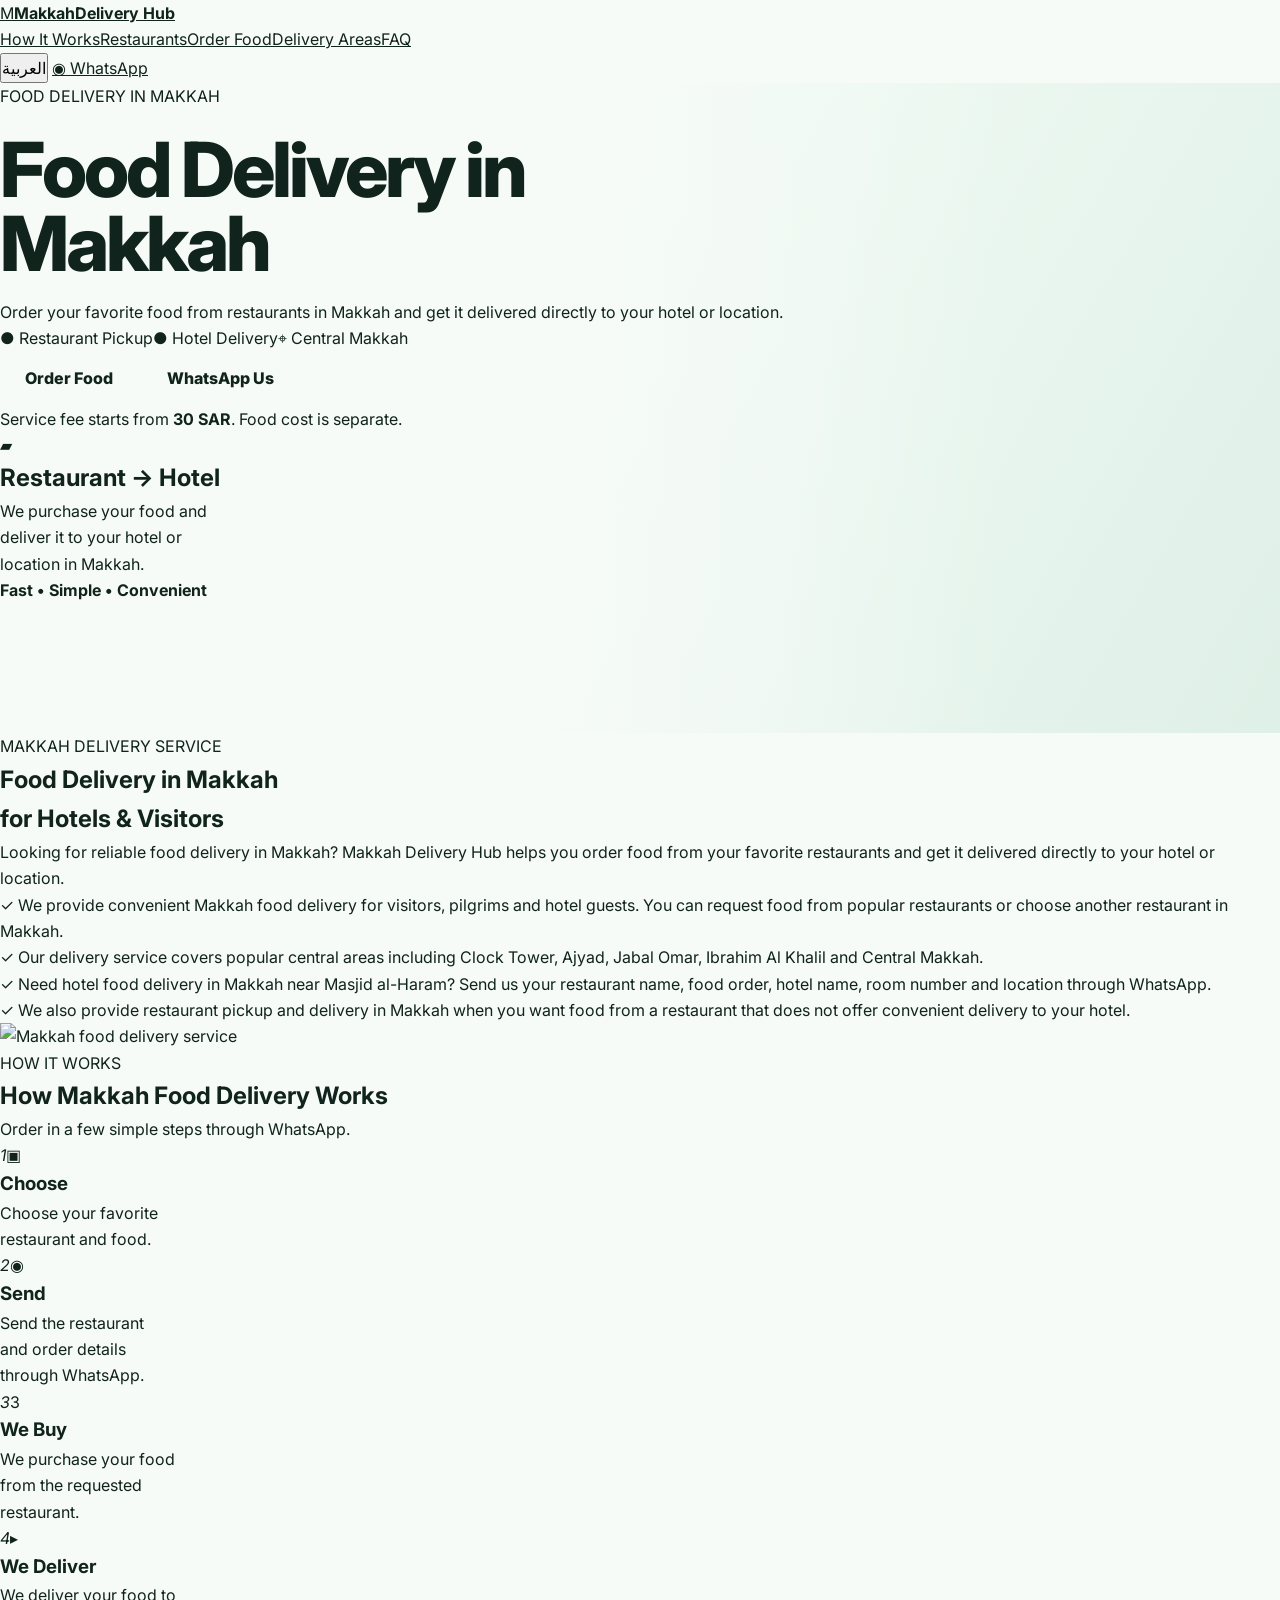
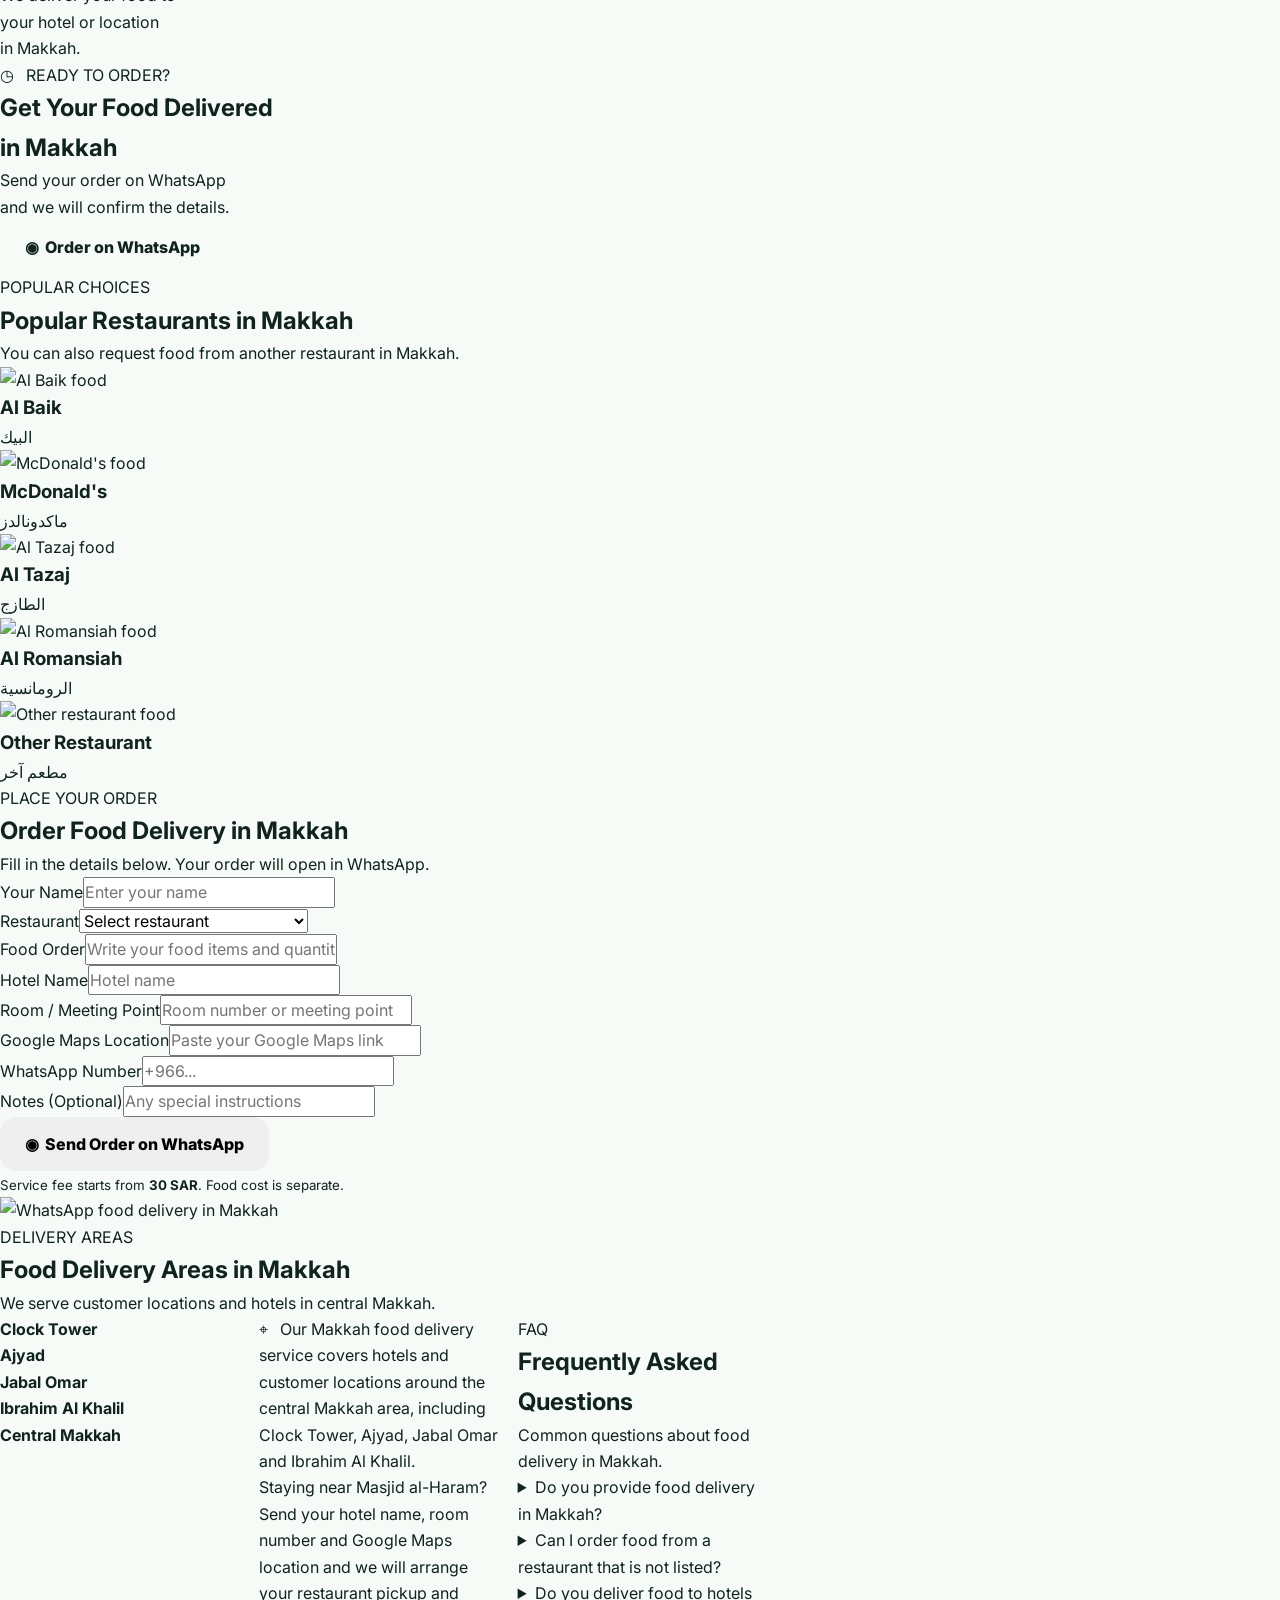
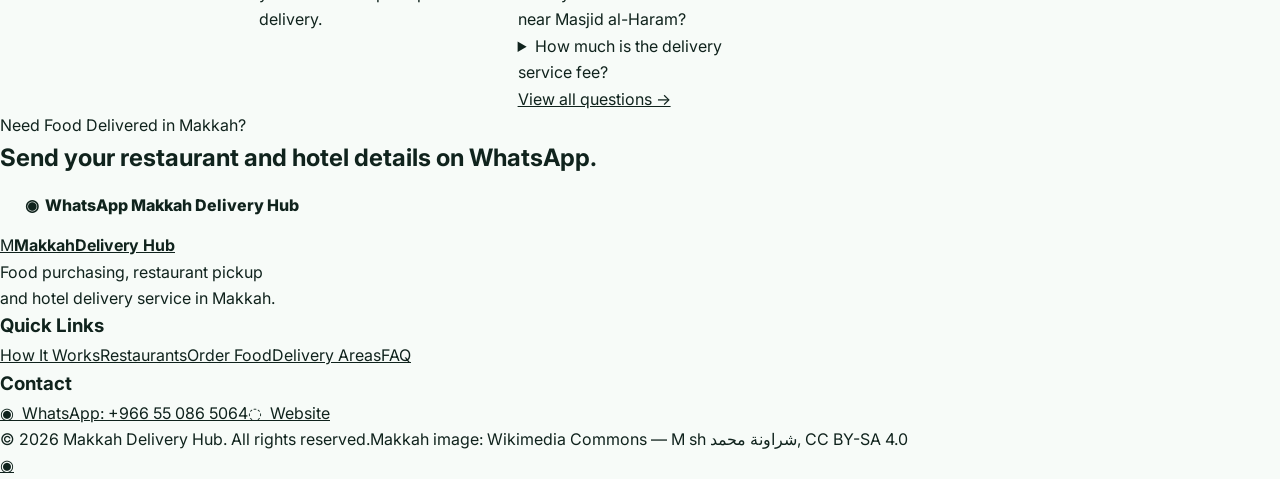
==== commit cc0b682e: "Update print statement from 'Hello' to 'Goodbye'" ====
--- a/index.html
+++ b/index.html
@@ -2,329 +2,193 @@
 <html lang="en" dir="ltr">
 <head>
 <meta charset="UTF-8">
-<meta name="viewport" content="width=device-width, initial-scale=1.0">
-
+<meta name="viewport" content="width=device-width,initial-scale=1">
 <title>Food Delivery in Makkah | Hotel Food Delivery | Makkah Delivery Hub</title>
 <meta name="description" content="Food delivery in Makkah for hotels, pilgrims and visitors. Order from your favorite restaurant and get your food delivered to your hotel or location. Service fee starts from 30 SAR.">
-<meta name="keywords" content="food delivery in Makkah, Makkah food delivery, hotel food delivery Makkah, restaurant delivery Makkah, food delivery near Masjid al-Haram, Makkah restaurant pickup, pilgrim food delivery">
+<meta name="keywords" content="food delivery in Makkah, Makkah food delivery, hotel food delivery Makkah, restaurant delivery Makkah, food delivery near Masjid al-Haram">
 <meta name="author" content="Makkah Delivery Hub">
-<meta name="robots" content="index, follow, max-image-preview:large">
+<meta name="robots" content="index,follow,max-image-preview:large">
 <meta name="theme-color" content="#087f5b">
-
 <link rel="canonical" href="https://makkahdeliveryhub.github.io/makkah-delivery-hub/">
 <link rel="icon" href="./favicon.svg" type="image/svg+xml">
 <link rel="stylesheet" href="./style.css">
-
 <meta property="og:type" content="website">
 <meta property="og:title" content="Food Delivery in Makkah | Makkah Delivery Hub">
-<meta property="og:description" content="Order food from your favorite restaurants in Makkah and get it delivered to your hotel or location. Service fee starts from 30 SAR.">
+<meta property="og:description" content="Order food from your favorite restaurants in Makkah and get it delivered to your hotel or location.">
 <meta property="og:url" content="https://makkahdeliveryhub.github.io/makkah-delivery-hub/">
 <meta property="og:site_name" content="Makkah Delivery Hub">
-<meta property="og:locale" content="en_SA">
 <meta property="og:image" content="https://makkahdeliveryhub.github.io/makkah-delivery-hub/logo.svg">
-
-<meta name="twitter:card" content="summary">
-<meta name="twitter:title" content="Food Delivery in Makkah | Makkah Delivery Hub">
-<meta name="twitter:description" content="Convenient restaurant pickup and hotel food delivery in Makkah.">
-<meta name="twitter:image" content="https://makkahdeliveryhub.github.io/makkah-delivery-hub/logo.svg">
-
-<!-- Keep your existing Google verification token here. -->
-<!-- Replace YOUR_GOOGLE_VERIFICATION_CODE only if your current token is different. -->
-<meta name="google-site-verification" content="aKXy9hWVjC953DscMvTWQBUe3B23HB-JEzbPoaQdimk" />  
+<meta name="google-site-verification" content="aKXy9hWVjC953DscMvTWQBUe3B23HB-JEzbPoaQdimk">
 
 <script type="application/ld+json">
-{
-  "@context":"https://schema.org",
-  "@type":"Organization",
-  "@id":"https://makkahdeliveryhub.github.io/makkah-delivery-hub/#organization",
-  "name":"Makkah Delivery Hub",
-  "url":"https://makkahdeliveryhub.github.io/makkah-delivery-hub/",
-  "description":"Food purchasing and delivery service in Makkah for visitors, pilgrims and hotel guests.",
-  "telephone":"+966550865064",
-  "areaServed":{"@type":"City","name":"Makkah","address":{"@type":"PostalAddress","addressLocality":"Makkah","addressCountry":"SA"}},
-  "sameAs":["https://wa.me/966550865064"]
-}
+{"@context":"https://schema.org","@type":"Organization","@id":"https://makkahdeliveryhub.github.io/makkah-delivery-hub/#organization","name":"Makkah Delivery Hub","url":"https://makkahdeliveryhub.github.io/makkah-delivery-hub/","description":"Food purchasing and delivery service in Makkah.","telephone":"+966550865064","areaServed":{"@type":"City","name":"Makkah"},"sameAs":["https://wa.me/966550865064"]}
 </script>
-
 <script type="application/ld+json">
-{
-  "@context":"https://schema.org",
-  "@type":"WebSite",
-  "@id":"https://makkahdeliveryhub.github.io/makkah-delivery-hub/#website",
-  "url":"https://makkahdeliveryhub.github.io/makkah-delivery-hub/",
-  "name":"Makkah Delivery Hub",
-  "publisher":{"@id":"https://makkahdeliveryhub.github.io/makkah-delivery-hub/#organization"},
-  "inLanguage":["en","ar"]
-}
+{"@context":"https://schema.org","@type":"WebSite","url":"https://makkahdeliveryhub.github.io/makkah-delivery-hub/","name":"Makkah Delivery Hub","inLanguage":["en","ar"]}
 </script>
-
 <script type="application/ld+json">
-{
-  "@context":"https://schema.org",
-  "@type":"FAQPage",
-  "mainEntity":[
-    {"@type":"Question","name":"Do you provide food delivery in Makkah?","acceptedAnswer":{"@type":"Answer","text":"Yes. Makkah Delivery Hub provides restaurant pickup and food delivery to hotels and customer locations in Makkah."}},
-    {"@type":"Question","name":"Can I order food from a restaurant that is not listed?","acceptedAnswer":{"@type":"Answer","text":"Yes. Send us the restaurant name and your food order through WhatsApp and we will check the request."}},
-    {"@type":"Question","name":"Do you deliver food to hotels near Masjid al-Haram?","acceptedAnswer":{"@type":"Answer","text":"Yes. We serve hotels and customer locations in central Makkah, including areas around the Clock Tower, Ajyad, Jabal Omar and Ibrahim Al Khalil."}},
-    {"@type":"Question","name":"How much is the delivery service fee?","acceptedAnswer":{"@type":"Answer","text":"The service fee starts from 30 SAR. The cost of the food is separate and depends on the restaurant and order."}},
-    {"@type":"Question","name":"How do I place a food delivery order?","acceptedAnswer":{"@type":"Answer","text":"Send your restaurant name, food order, hotel or location details and room number through WhatsApp. We will confirm the order and delivery details."}},
-    {"@type":"Question","name":"Can pilgrims use Makkah Delivery Hub?","acceptedAnswer":{"@type":"Answer","text":"Yes. Our service is designed for visitors, pilgrims and hotel guests who need convenient restaurant food delivery in Makkah."}},
-    {"@type":"Question","name":"Do you buy the food from the restaurant for me?","acceptedAnswer":{"@type":"Answer","text":"Yes. We can purchase the requested food from the restaurant and deliver it to your hotel or location. Food cost is separate from the service fee."}},
-    {"@type":"Question","name":"What information do you need for hotel delivery?","acceptedAnswer":{"@type":"Answer","text":"Please provide your hotel name, room number or meeting point, and your Google Maps location when possible."}}
-  ]
-}
+{"@context":"https://schema.org","@type":"FAQPage","mainEntity":[
+{"@type":"Question","name":"Do you provide food delivery in Makkah?","acceptedAnswer":{"@type":"Answer","text":"Yes. Makkah Delivery Hub provides restaurant pickup and food delivery to hotels and customer locations in Makkah."}},
+{"@type":"Question","name":"Can I order food from a restaurant that is not listed?","acceptedAnswer":{"@type":"Answer","text":"Yes. Send us the restaurant name and your food order through WhatsApp."}},
+{"@type":"Question","name":"Do you deliver food to hotels near Masjid al-Haram?","acceptedAnswer":{"@type":"Answer","text":"Yes. We serve hotels and customer locations in central Makkah."}},
+{"@type":"Question","name":"How much is the delivery service fee?","acceptedAnswer":{"@type":"Answer","text":"The service fee starts from 30 SAR. Food cost is separate."}}
+]}
 </script>
 </head>
 
 <body>
-
-<header class="site-header">
-  <div class="container nav-wrap">
-    <a href="./" class="logo" aria-label="Makkah Delivery Hub Home">Makkah <span>Delivery Hub</span></a>
-    <div class="nav-actions">
-      <button id="languageToggle" class="lang-btn" type="button" aria-label="Switch language">العربية</button>
-      <a class="nav-whatsapp" href="https://wa.me/966550865064" target="_blank" rel="noopener noreferrer">WhatsApp</a>
+<header class="header">
+  <div class="wrap nav">
+    <a class="brand" href="./"><span class="brand-mark">M</span><span><b>Makkah</b><strong>Delivery Hub</strong></span></a>
+    <nav>
+      <a href="#how-it-works">How It Works</a><a href="#restaurants">Restaurants</a><a href="#order">Order Food</a><a href="#areas">Delivery Areas</a><a href="#faq">FAQ</a>
+    </nav>
+    <div class="nav-right">
+      <button id="languageToggle" class="language">العربية</button>
+      <a class="whatsapp-top" href="https://wa.me/966550865064" target="_blank" rel="noopener">◉ <span>WhatsApp</span></a>
     </div>
   </div>
 </header>
 
 <main>
-
 <section class="hero">
-  <div class="container hero-content">
-    <div class="hero-text">
-      <span class="eyebrow" id="heroEyebrow">FOOD DELIVERY IN MAKKAH</span>
-      <h1 id="heroTitle">Food Delivery in Makkah</h1>
+  <div class="hero-photo"></div>
+  <div class="hero-fade"></div>
+  <div class="wrap hero-grid">
+    <div class="hero-copy">
+      <span class="hero-tag" id="heroEyebrow">🍴 FOOD DELIVERY IN MAKKAH</span>
+      <h1 id="heroTitle">Food Delivery in<br><em>Makkah</em></h1>
       <p id="heroText">Order your favorite food from restaurants in Makkah and get it delivered directly to your hotel or location.</p>
-      <div class="hero-points">
-        <span>✓ Restaurant Pickup</span>
-        <span>✓ Hotel Delivery</span>
-        <span>✓ Central Makkah</span>
+      <div class="ticks"><span>● Restaurant Pickup</span><span>● Hotel Delivery</span><span>⌖ Central Makkah</span></div>
+      <div class="hero-actions">
+        <a id="heroOrderBtn" class="btn green" href="#order">🍴 &nbsp;Order Food →</a>
+        <a id="heroWhatsAppBtn" class="btn white" href="https://wa.me/966550865064" target="_blank" rel="noopener">◉ &nbsp;WhatsApp Us</a>
       </div>
-      <div class="hero-buttons">
-        <a class="btn btn-primary" href="#order" id="heroOrderBtn">Order Food</a>
-        <a class="btn btn-secondary" href="https://wa.me/966550865064" target="_blank" rel="noopener noreferrer" id="heroWhatsAppBtn">WhatsApp Us</a>
-      </div>
-      <p class="fee-note" id="heroFee">Service fee starts from <strong>30 SAR</strong>. Food cost is separate.</p>
+      <p id="heroFee" class="fee">Service fee starts from <b>30 SAR</b>. Food cost is separate.</p>
     </div>
-    <div class="hero-card" aria-label="Makkah food delivery service">
-      <div class="hero-card-icon">🍽️</div>
+    <div class="delivery-card">
+      <div class="card-icon">▰</div>
       <h2>Restaurant → Hotel</h2>
-      <p>We purchase your food and deliver it to your hotel or location in Makkah.</p>
-      <div class="mini-badge">Fast • Simple • Convenient</div>
+      <p>We purchase your food and<br>deliver it to your hotel or<br>location in Makkah.</p>
+      <b>Fast • Simple • Convenient</b>
     </div>
   </div>
 </section>
 
-<section class="local-seo-section">
-  <div class="container">
-    <div class="section-head">
-      <span class="section-kicker">MAKKAH DELIVERY SERVICE</span>
-      <h2>Food Delivery in Makkah for Hotels &amp; Visitors</h2>
-      <p>Looking for reliable <strong>food delivery in Makkah</strong>? Makkah Delivery Hub helps you order food from your favorite restaurants and get it delivered directly to your hotel or location.</p>
+<section class="intro section">
+  <div class="wrap intro-grid">
+    <div>
+      <span class="kicker">MAKKAH DELIVERY SERVICE</span>
+      <h2>Food Delivery in Makkah<br>for Hotels &amp; Visitors</h2>
+      <p>Looking for reliable food delivery in Makkah? Makkah Delivery Hub helps you order food from your favorite restaurants and get it delivered directly to your hotel or location.</p>
     </div>
-    <div class="local-seo-content">
-      <p>We provide convenient <strong>Makkah food delivery</strong> for visitors, pilgrims and hotel guests. You can request food from popular restaurants or choose another restaurant in Makkah. We purchase your food and deliver it directly to your hotel or meeting point.</p>
-      <p>Our delivery service covers popular central areas including <strong>Clock Tower, Ajyad, Jabal Omar, Ibrahim Al Khalil and Central Makkah</strong>.</p>
-      <p>Need <strong>hotel food delivery in Makkah</strong> near Masjid al-Haram? Send us your restaurant name, food order, hotel name, room number and location through WhatsApp. Our service fee starts from <strong>30 SAR</strong>.</p>
-      <p>We also provide <strong>restaurant pickup and delivery in Makkah</strong> when you want food from a restaurant that does not offer convenient delivery to your hotel.</p>
+    <div class="bullet-copy">
+      <p>✓ We provide convenient Makkah food delivery for visitors, pilgrims and hotel guests. You can request food from popular restaurants or choose another restaurant in Makkah.</p>
+      <p>✓ Our delivery service covers popular central areas including Clock Tower, Ajyad, Jabal Omar, Ibrahim Al Khalil and Central Makkah.</p>
+      <p>✓ Need hotel food delivery in Makkah near Masjid al-Haram? Send us your restaurant name, food order, hotel name, room number and location through WhatsApp.</p>
+      <p>✓ We also provide restaurant pickup and delivery in Makkah when you want food from a restaurant that does not offer convenient delivery to your hotel.</p>
+    </div>
+    <img class="intro-img" src="./assets/makkah-card.jpg" alt="Makkah food delivery service">
+  </div>
+</section>
+
+<section class="how section" id="how-it-works">
+  <div class="wrap">
+    <span class="kicker">HOW IT WORKS</span>
+    <h2>How Makkah Food Delivery Works</h2>
+    <p class="sub">Order in a few simple steps through WhatsApp.</p>
+    <div class="how-grid">
+      <div class="steps">
+        <article><i>1</i><span>▣</span><h3>Choose</h3><p>Choose your favorite<br>restaurant and food.</p></article>
+        <article><i>2</i><span>◉</span><h3>Send</h3><p>Send the restaurant<br>and order details<br>through WhatsApp.</p></article>
+        <article><i>3</i><span>3</span><h3>We Buy</h3><p>We purchase your food<br>from the requested<br>restaurant.</p></article>
+        <article><i>4</i><span>▸</span><h3>We Deliver</h3><p>We deliver your food to<br>your hotel or location<br>in Makkah.</p></article>
+      </div>
+      <div class="ready">
+        <span class="kicker">◷ &nbsp; READY TO ORDER?</span>
+        <h2>Get Your Food Delivered<br>in Makkah</h2>
+        <p>Send your order on WhatsApp<br>and we will confirm the details.</p>
+        <a class="btn green" href="https://wa.me/966550865064" target="_blank" rel="noopener">◉ &nbsp;Order on WhatsApp</a>
+      </div>
     </div>
   </div>
 </section>
 
-<section class="how-section" id="how-it-works">
-  <div class="container">
-    <div class="section-head">
-      <span class="section-kicker">HOW IT WORKS</span>
-      <h2>How Makkah Food Delivery Works</h2>
-      <p>Order in a few simple steps through WhatsApp.</p>
-    </div>
-    <div class="steps-grid">
-      <article class="step-card"><div class="step-number">1</div><h3>Choose</h3><p>Choose your favorite restaurant and food.</p></article>
-      <article class="step-card"><div class="step-number">2</div><h3>Send</h3><p>Send the restaurant and order details through WhatsApp.</p></article>
-      <article class="step-card"><div class="step-number">3</div><h3>We Buy</h3><p>We purchase your food from the requested restaurant.</p></article>
-      <article class="step-card"><div class="step-number">4</div><h3>We Deliver</h3><p>We deliver your food to your hotel or location in Makkah.</p></article>
+<section class="restaurants section" id="restaurants">
+  <div class="wrap">
+    <span class="kicker">POPULAR CHOICES</span>
+    <h2>Popular Restaurants in Makkah</h2>
+    <p class="sub">You can also request food from another restaurant in Makkah.</p>
+    <div class="restaurant-grid">
+      <article><img src="./assets/restaurant-baik.jpg" alt="Al Baik food"><h3>Al Baik</h3><p>البيك</p></article>
+      <article><img src="./assets/restaurant-mc.jpg" alt="McDonald's food"><h3>McDonald's</h3><p>ماكدونالدز</p></article>
+      <article><img src="./assets/restaurant-tazaj.jpg" alt="Al Tazaj food"><h3>Al Tazaj</h3><p>الطازج</p></article>
+      <article><img src="./assets/restaurant-rom.jpg" alt="Al Romansiah food"><h3>Al Romansiah</h3><p>الرومانسية</p></article>
+      <article><img src="./assets/restaurant-other.jpg" alt="Other restaurant food"><h3>Other Restaurant</h3><p>مطعم آخر</p></article>
     </div>
   </div>
 </section>
 
-<section class="cta-section">
-  <div class="container cta-box">
+<section class="order section" id="order">
+  <div class="wrap order-grid">
     <div>
-      <span class="section-kicker">READY TO ORDER?</span>
-      <h2>Get Your Food Delivered in Makkah</h2>
-      <p>Send your order on WhatsApp and we will confirm the details.</p>
+      <span class="kicker">PLACE YOUR ORDER</span>
+      <h2>Order Food Delivery in Makkah</h2>
+      <p class="sub">Fill in the details below. Your order will open in WhatsApp.</p>
+      <form id="orderForm" class="form">
+        <div><label>Your Name</label><input id="customerName" placeholder="Enter your name" required></div>
+        <div><label>Restaurant</label><select id="restaurant" required><option value="">Select restaurant</option><option>Al Baik - البيك</option><option>McDonald's - ماكدونالدز</option><option>Al Tazaj - الطازج</option><option>Kudu - كودو</option><option>Al Romansiah - الرومانسية</option><option>Other Restaurant - مطعم آخر</option></select></div>
+        <div class="full"><label>Food Order</label><input id="foodOrder" placeholder="Write your food items and quantities" required></div>
+        <div><label>Hotel Name</label><input id="hotelName" placeholder="Hotel name" required></div>
+        <div><label>Room / Meeting Point</label><input id="roomNumber" placeholder="Room number or meeting point" required></div>
+        <div><label>Google Maps Location</label><input id="location" placeholder="Paste your Google Maps link" required></div>
+        <div><label>WhatsApp Number</label><input id="phone" placeholder="+966..." required></div>
+        <div><label>Notes (Optional)</label><input id="notes" placeholder="Any special instructions"></div>
+        <div class="full"><button class="btn green send" type="submit">◉ &nbsp;Send Order on WhatsApp</button><div id="orderMessage"></div></div>
+      </form>
+      <small>Service fee starts from <b>30 SAR</b>. Food cost is separate.</small>
     </div>
-    <a class="btn btn-primary" href="https://wa.me/966550865064" target="_blank" rel="noopener noreferrer">Order on WhatsApp</a>
+    <img class="order-img" src="./assets/order-visual.jpg" alt="WhatsApp food delivery in Makkah">
   </div>
 </section>
 
-<section class="restaurants-section" id="restaurants">
-  <div class="container">
-    <div class="section-head">
-      <span class="section-kicker">POPULAR CHOICES</span>
-      <h2>Popular Restaurants in Makkah</h2>
-      <p>You can also request food from another restaurant in Makkah.</p>
-    </div>
-    <div class="restaurants-grid">
-      <article class="restaurant-card"><div class="food-icon" aria-hidden="true">🍗🍟🥤</div><h3>Al Baik</h3><p>البيك</p></article>
-      <article class="restaurant-card"><div class="food-icon" aria-hidden="true">🍔🍟🥤</div><h3>McDonald's</h3><p>ماكدونالدز</p></article>
-      <article class="restaurant-card"><div class="food-icon" aria-hidden="true">🍗🍚🥤</div><h3>Al Tazaj</h3><p>الطازج</p></article>
-      <article class="restaurant-card"><div class="food-icon" aria-hidden="true">🍔🥪🥤</div><h3>Kudu</h3><p>كودو</p></article>
-      <article class="restaurant-card"><div class="food-icon" aria-hidden="true">🍗🍚🥗</div><h3>Al Romansiah</h3><p>الرومانسية</p></article>
-      <article class="restaurant-card"><div class="food-icon" aria-hidden="true">🍽️📱</div><h3>Other Restaurant</h3><p>مطعم آخر</p></article>
+<section class="areas section" id="areas">
+  <div class="wrap">
+    <span class="kicker">DELIVERY AREAS</span>
+    <h2>Food Delivery Areas in Makkah</h2>
+    <p class="sub">We serve customer locations and hotels in central Makkah.</p>
+    <div class="areas-grid">
+      <div class="area-list">
+        <div><img src="./assets/area-clock.jpg" alt=""><b>Clock Tower</b></div>
+        <div><img src="./assets/area-ajyad.jpg" alt=""><b>Ajyad</b></div>
+        <div><img src="./assets/area-jabal.jpg" alt=""><b>Jabal Omar</b></div>
+        <div><img src="./assets/area-ibrahim.jpg" alt=""><b>Ibrahim Al Khalil</b></div>
+        <div><img src="./assets/area-central.jpg" alt=""><b>Central Makkah</b></div>
+      </div>
+      <div class="area-note"><p>⌖ &nbsp; Our Makkah food delivery service covers hotels and customer locations around the central Makkah area, including Clock Tower, Ajyad, Jabal Omar and Ibrahim Al Khalil.</p><p>Staying near Masjid al-Haram? Send your hotel name, room number and Google Maps location and we will arrange your restaurant pickup and delivery.</p></div>
+      <div class="faq-mini">
+        <span class="kicker">FAQ</span><h2>Frequently Asked Questions</h2><p>Common questions about food delivery in Makkah.</p>
+        <div class="mini-faq"><details><summary id="q1">Do you provide food delivery in Makkah?</summary><p id="a1">Yes. We provide food delivery in Makkah.</p></details><details><summary id="q2">Can I order food from a restaurant that is not listed?</summary><p id="a2">Yes. Send the restaurant name through WhatsApp.</p></details><details><summary id="q3">Do you deliver food to hotels near Masjid al-Haram?</summary><p id="a3">Yes. We serve central Makkah.</p></details><details><summary id="q4">How much is the delivery service fee?</summary><p id="a4">The service fee starts from 30 SAR.</p></details></div>
+        <a href="https://wa.me/966550865064" target="_blank" rel="noopener">View all questions →</a>
+      </div>
     </div>
   </div>
 </section>
 
-<section class="order-section" id="order">
-  <div class="container">
-    <div class="section-head">
-      <span class="section-kicker">PLACE YOUR ORDER</span>
-      <h2>Order Food Delivery in Makkah</h2>
-      <p>Fill in the details below. Your order will open in WhatsApp.</p>
-    </div>
-
-    <form id="orderForm" class="order-form" novalidate>
-      <div class="form-grid">
-        <div class="form-group">
-          <label for="customerName">Your Name</label>
-          <input id="customerName" name="customerName" type="text" autocomplete="name" placeholder="Enter your name" required>
-        </div>
-        <div class="form-group">
-          <label for="restaurant">Restaurant</label>
-          <select id="restaurant" name="restaurant" required>
-            <option value="">Select restaurant</option>
-            <option value="Al Baik">Al Baik - البيك</option>
-            <option value="McDonald's">McDonald's - ماكدونالدز</option>
-            <option value="Al Tazaj">Al Tazaj - الطازج</option>
-            <option value="Kudu">Kudu - كودو</option>
-            <option value="Al Romansiah">Al Romansiah - الرومانسية</option>
-            <option value="Other Restaurant">Other Restaurant - مطعم آخر</option>
-          </select>
-        </div>
-        <div class="form-group form-full">
-          <label for="foodOrder">Food Order</label>
-          <textarea id="foodOrder" name="foodOrder" rows="4" placeholder="Write your food items and quantities" required></textarea>
-        </div>
-        <div class="form-group">
-          <label for="hotelName">Hotel Name</label>
-          <input id="hotelName" name="hotelName" type="text" autocomplete="organization" placeholder="Hotel name" required>
-        </div>
-        <div class="form-group">
-          <label for="roomNumber">Room / Meeting Point</label>
-          <input id="roomNumber" name="roomNumber" type="text" placeholder="Room number or meeting point" required>
-        </div>
-        <div class="form-group form-full">
-          <label for="location">Google Maps Location</label>
-          <input id="location" name="location" type="url" placeholder="Paste your Google Maps link" required>
-        </div>
-        <div class="form-group">
-          <label for="phone">WhatsApp Number</label>
-          <input id="phone" name="phone" type="tel" autocomplete="tel" placeholder="+966..." required>
-        </div>
-        <div class="form-group">
-          <label for="notes">Notes (Optional)</label>
-          <input id="notes" name="notes" type="text" placeholder="Any special instructions">
-        </div>
-      </div>
-      <div id="orderMessage" class="form-message" role="alert" aria-live="polite"></div>
-      <button class="btn btn-primary form-submit" type="submit">Send Order on WhatsApp</button>
-      <p class="form-note">Service fee starts from <strong>30 SAR</strong>. Food cost is separate.</p>
-    </form>
-  </div>
+<section class="final">
+  <div class="wrap"><span>Need Food Delivered in Makkah?</span><h2>Send your restaurant and hotel details on WhatsApp.</h2><a class="btn white" href="https://wa.me/966550865064" target="_blank" rel="noopener">◉ &nbsp;WhatsApp Makkah Delivery Hub</a></div>
 </section>
-
-<section class="areas-section" id="areas">
-  <div class="container">
-    <div class="section-head">
-      <span class="section-kicker">SERVICE AREAS</span>
-      <h2>Food Delivery Areas in Makkah</h2>
-      <p>We serve customer locations and hotels in central Makkah.</p>
-    </div>
-    <div class="areas-grid">
-      <div class="area-card">🕋 <span>Clock Tower</span></div>
-      <div class="area-card">📍 <span>Ajyad</span></div>
-      <div class="area-card">📍 <span>Jabal Omar</span></div>
-      <div class="area-card">📍 <span>Ibrahim Al Khalil</span></div>
-      <div class="area-card">📍 <span>Central Makkah</span></div>
-    </div>
-    <div class="local-area-text">
-      <p>Our <strong>Makkah food delivery service</strong> covers hotels and customer locations around the central Makkah area, including <strong>Clock Tower, Ajyad, Jabal Omar and Ibrahim Al Khalil</strong>.</p>
-      <p>Staying near Masjid al-Haram? Send us your hotel name, room number and Google Maps location and we will arrange your restaurant pickup and delivery.</p>
-    </div>
-  </div>
-</section>
-
-<section class="faq-section" id="faq">
-  <div class="container">
-    <div class="section-head">
-      <span class="section-kicker">FAQ</span>
-      <h2>Frequently Asked Questions</h2>
-      <p>Common questions about food delivery in Makkah.</p>
-    </div>
-    <div class="faq-list">
-      <details class="faq-item"><summary id="q1">Do you provide food delivery in Makkah?</summary><div class="faq-answer" id="a1">Yes. Makkah Delivery Hub provides restaurant pickup and food delivery to hotels and customer locations in Makkah.</div></details>
-      <details class="faq-item"><summary id="q2">Can I order food from a restaurant that is not listed?</summary><div class="faq-answer" id="a2">Yes. Send us the restaurant name and your food order through WhatsApp and we will check the request.</div></details>
-      <details class="faq-item"><summary id="q3">Do you deliver food to hotels near Masjid al-Haram?</summary><div class="faq-answer" id="a3">Yes. We serve hotels and customer locations in central Makkah, including areas around the Clock Tower, Ajyad, Jabal Omar and Ibrahim Al Khalil.</div></details>
-      <details class="faq-item"><summary id="q4">How much is the delivery service fee?</summary><div class="faq-answer" id="a4">The service fee starts from 30 SAR. The cost of the food is separate and depends on the restaurant and order.</div></details>
-      <details class="faq-item"><summary id="q5">How do I place a food delivery order?</summary><div class="faq-answer" id="a5">Send your restaurant name, food order, hotel or location details and room number through WhatsApp. We will confirm the order and delivery details.</div></details>
-      <details class="faq-item"><summary id="q6">Can pilgrims use Makkah Delivery Hub?</summary><div class="faq-answer" id="a6">Yes. Our service is designed for visitors, pilgrims and hotel guests who need convenient restaurant food delivery in Makkah.</div></details>
-      <details class="faq-item"><summary id="q7">Do you buy the food from the restaurant for me?</summary><div class="faq-answer" id="a7">Yes. We can purchase the requested food from the restaurant and deliver it to your hotel or location. Food cost is separate from the service fee.</div></details>
-      <details class="faq-item"><summary id="q8">What information do you need for hotel delivery?</summary><div class="faq-answer" id="a8">Please provide your hotel name, room number or meeting point, and your Google Maps location when possible.</div></details>
-    </div>
-  </div>
-</section>
-
-<section class="final-cta">
-  <div class="container">
-    <h2>Need Food Delivered in Makkah?</h2>
-    <p>Send your restaurant and hotel details on WhatsApp.</p>
-    <a class="btn btn-primary" href="https://wa.me/966550865064" target="_blank" rel="noopener noreferrer">WhatsApp Makkah Delivery Hub</a>
-  </div>
-</section>
-
 </main>
 
-<footer class="site-footer">
-  <div class="container footer-grid">
-    <div>
-      <a href="./" class="logo footer-logo" aria-label="Makkah Delivery Hub Home">Makkah <span>Delivery Hub</span></a>
-      <p>Food purchasing, restaurant pickup and hotel delivery service in Makkah.</p>
-    </div>
-    <div>
-      <h3>Quick Links</h3>
-      <a href="#how-it-works">How It Works</a>
-      <a href="#restaurants">Restaurants</a>
-      <a href="#order">Order Food</a>
-      <a href="#areas">Delivery Areas</a>
-      <a href="#faq">FAQ</a>
-    </div>
-    <div>
-      <h3>Contact</h3>
-      <a href="https://wa.me/966550865064" target="_blank" rel="noopener noreferrer">WhatsApp: +966 55 086 5064</a>
-      <a href="https://makkahdeliveryhub.github.io/makkah-delivery-hub/">Website</a>
-    </div>
+<footer>
+  <div class="wrap foot-grid">
+    <div><a class="brand foot-brand" href="./"><span class="brand-mark">M</span><span><b>Makkah</b><strong>Delivery Hub</strong></span></a><p>Food purchasing, restaurant pickup<br>and hotel delivery service in Makkah.</p></div>
+    <div><h3>Quick Links</h3><a href="#how-it-works">How It Works</a><a href="#restaurants">Restaurants</a><a href="#order">Order Food</a><a href="#areas">Delivery Areas</a><a href="#faq">FAQ</a></div>
+    <div><h3>Contact</h3><a href="https://wa.me/966550865064">◉ &nbsp;WhatsApp: +966 55 086 5064</a><a href="./">◌ &nbsp;Website</a></div>
   </div>
-  <div class="container footer-bottom">
-  <p>© 2026 Makkah Delivery Hub. All rights reserved.</p>
-
-  <p class="image-credit">
-    Makkah image:
-    <a
-      href="https://commons.wikimedia.org/wiki/File:%D8%A7%D9%84%D9%85%D8%B3%D8%AC%D8%AF_%D9%81%D9%8A_%D9%85%D9%83%D8%A9_%D9%84%D9%8A%D9%84%D8%A7%D9%8B.jpg"
-      target="_blank"
-      rel="noopener noreferrer"
-    >
-      Wikimedia Commons
-    </a>
-    — M sh شراونة محمد, CC BY-SA 4.0
-  </p>
-</div>
+  <div class="wrap foot-bottom"><span>© 2026 Makkah Delivery Hub. All rights reserved.</span><span>Makkah image: Wikimedia Commons — M sh شراونة محمد, CC BY-SA 4.0</span></div>
 </footer>
-
-<a class="floating-whatsapp" href="https://wa.me/966550865064" target="_blank" rel="noopener noreferrer" aria-label="Chat with Makkah Delivery Hub on WhatsApp">WhatsApp</a>
-
-<script src="./script.js"></script>
+<a class="float-wa" href="https://wa.me/966550865064" target="_blank" rel="noopener" aria-label="WhatsApp">◉</a>
+<script src="./script.js?v=5"></script>
 </body>
 </html>
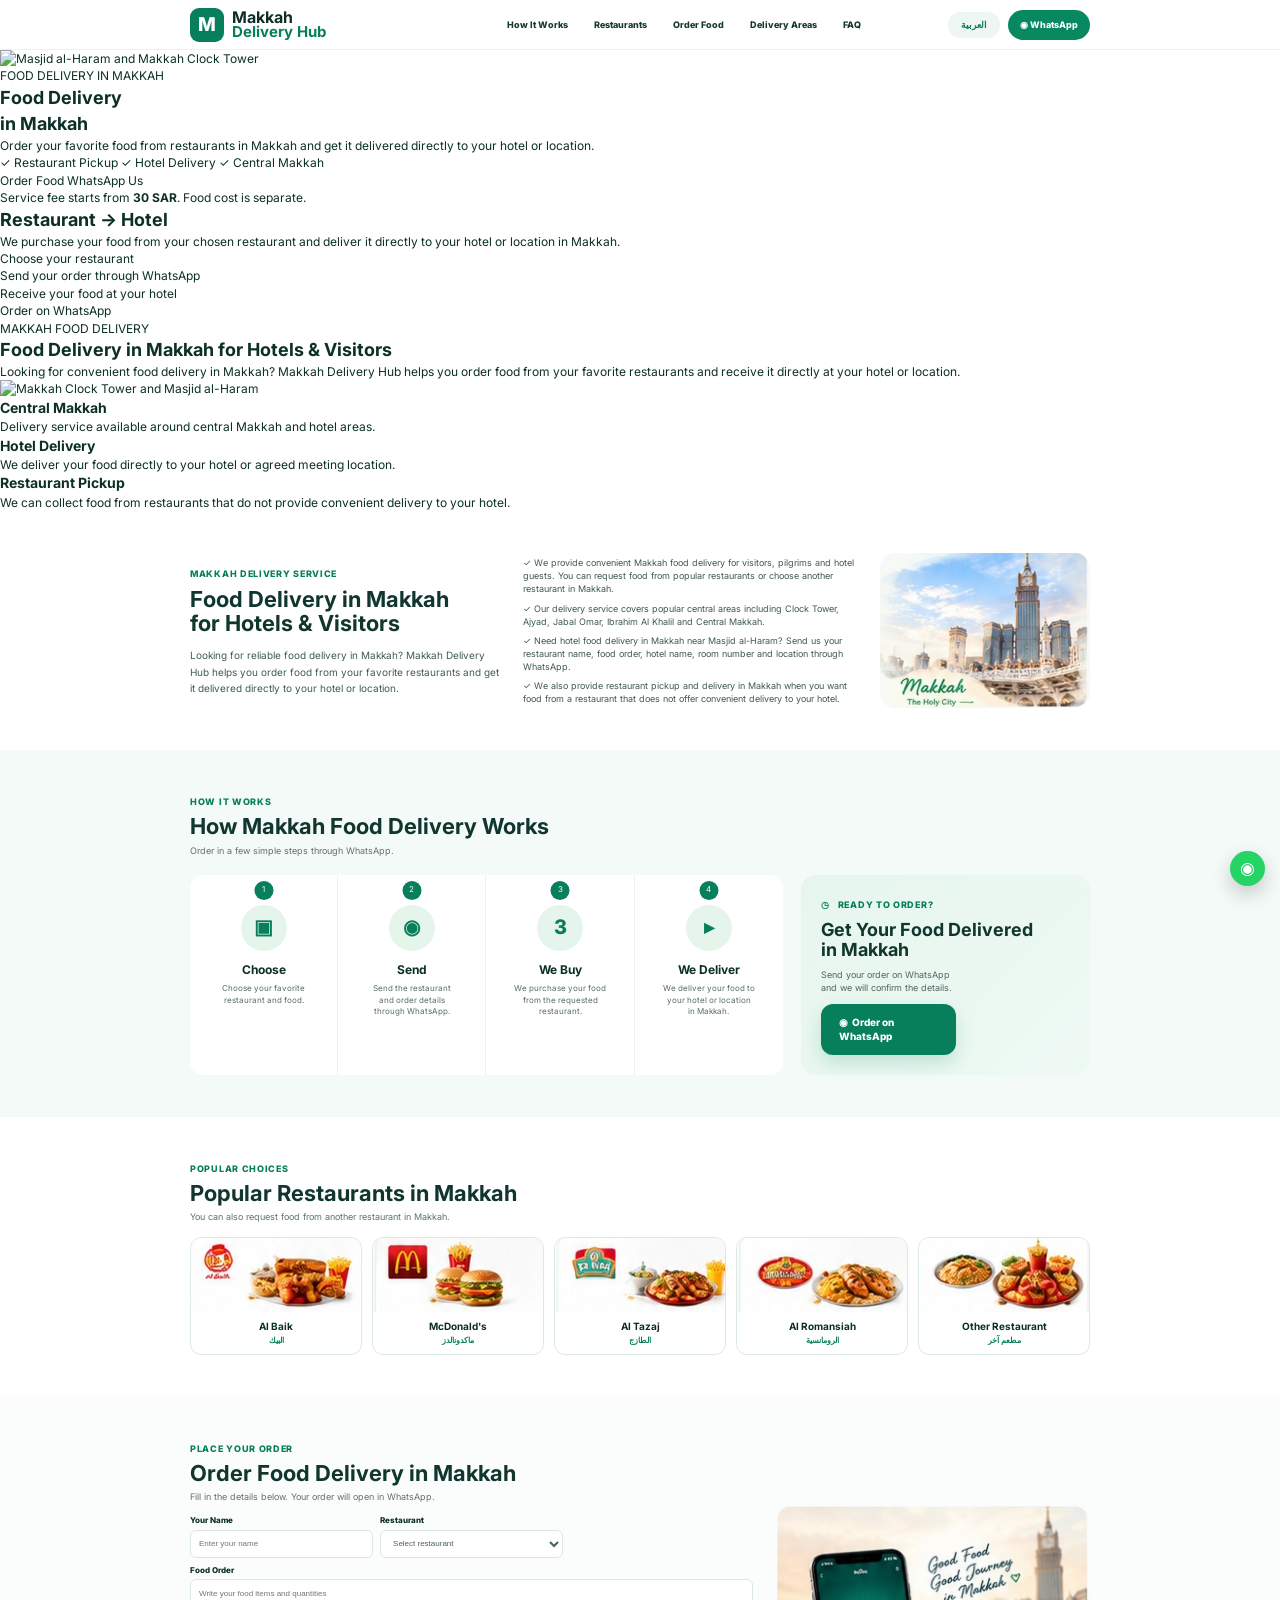
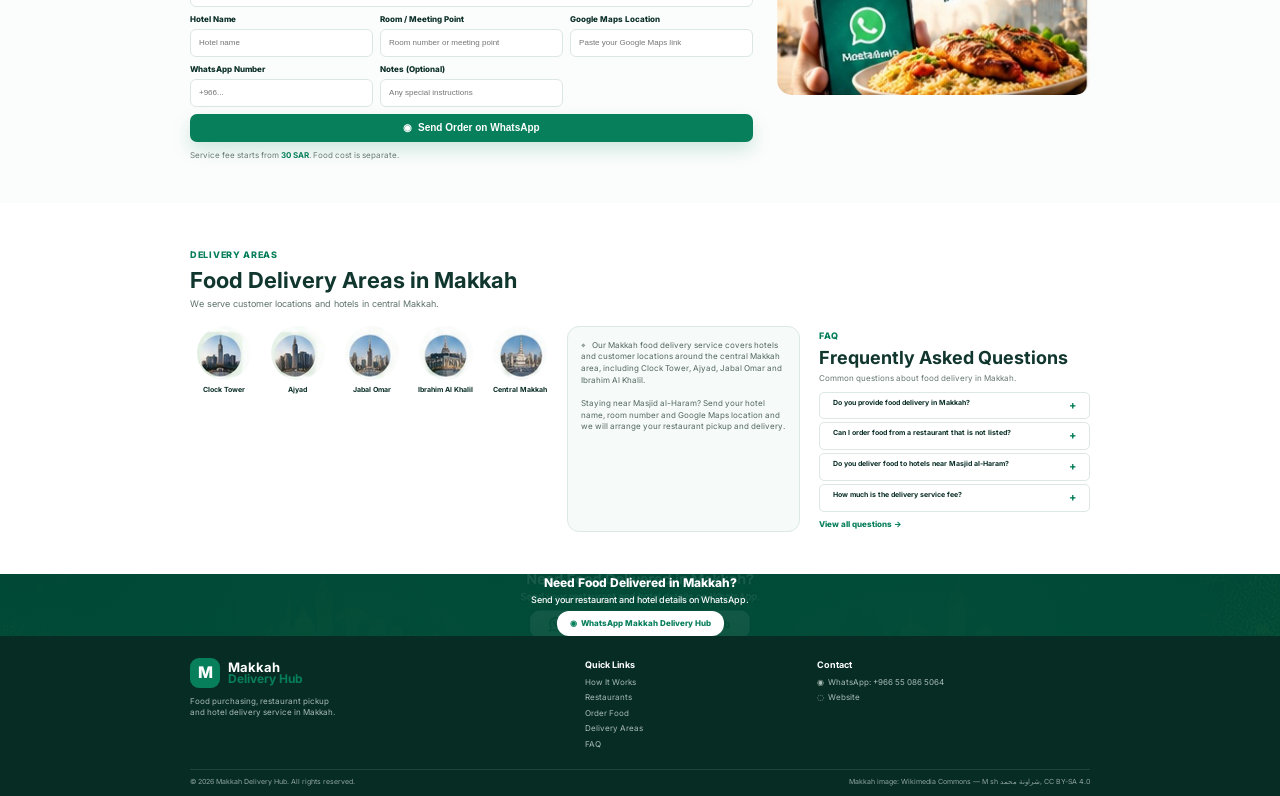
==== commit bd6de0ed: "Add professional hero section for Makkah delivery Added a new professional hero section with enhance" ====
--- a/index.html
+++ b/index.html
@@ -51,28 +51,225 @@
 </header>
 
 <main>
-<section class="hero">
-  <div class="hero-photo"></div>
-  <div class="hero-fade"></div>
-  <div class="wrap hero-grid">
-    <div class="hero-copy">
-      <span class="hero-tag" id="heroEyebrow">🍴 FOOD DELIVERY IN MAKKAH</span>
-      <h1 id="heroTitle">Food Delivery in<br><em>Makkah</em></h1>
-      <p id="heroText">Order your favorite food from restaurants in Makkah and get it delivered directly to your hotel or location.</p>
-      <div class="ticks"><span>● Restaurant Pickup</span><span>● Hotel Delivery</span><span>⌖ Central Makkah</span></div>
-      <div class="hero-actions">
-        <a id="heroOrderBtn" class="btn green" href="#order">🍴 &nbsp;Order Food →</a>
-        <a id="heroWhatsAppBtn" class="btn white" href="https://wa.me/966550865064" target="_blank" rel="noopener">◉ &nbsp;WhatsApp Us</a>
-      </div>
-      <p id="heroFee" class="fee">Service fee starts from <b>30 SAR</b>. Food cost is separate.</p>
-    </div>
-    <div class="delivery-card">
-      <div class="card-icon">▰</div>
-      <h2>Restaurant → Hotel</h2>
-      <p>We purchase your food and<br>deliver it to your hotel or<br>location in Makkah.</p>
-      <b>Fast • Simple • Convenient</b>
-    </div>
-  </div>
+<!-- =========================
+     PROFESSIONAL HERO SECTION
+========================= -->
+<section class="mdh-hero">
+
+  <div class="mdh-hero-image">
+    <img
+      src="assets/images/makkah-hero.webp"
+      alt="Masjid al-Haram and Makkah Clock Tower"
+      width="1600"
+      height="1000"
+      fetchpriority="high"
+      decoding="async"
+    >
+    <div class="mdh-hero-overlay"></div>
+  </div>
+
+  <div class="mdh-hero-content">
+
+    <span class="mdh-hero-badge">
+      FOOD DELIVERY IN MAKKAH
+    </span>
+
+    <h1>
+      Food Delivery<br>
+      <span>in Makkah</span>
+    </h1>
+
+    <p class="mdh-hero-text">
+      Order your favorite food from restaurants in Makkah
+      and get it delivered directly to your hotel or location.
+    </p>
+
+    <div class="mdh-hero-features">
+      <span>✓ Restaurant Pickup</span>
+      <span>✓ Hotel Delivery</span>
+      <span>✓ Central Makkah</span>
+    </div>
+
+    <div class="mdh-hero-buttons">
+
+      <a
+        href="#order"
+        class="mdh-btn mdh-btn-primary"
+      >
+        Order Food
+      </a>
+
+      <a
+        href="https://wa.me/966550865064"
+        class="mdh-btn mdh-btn-outline"
+        target="_blank"
+        rel="noopener"
+      >
+        WhatsApp Us
+      </a>
+
+    </div>
+
+    <div class="mdh-service-note">
+      Service fee starts from <strong>30 SAR</strong>.
+      Food cost is separate.
+    </div>
+
+  </div>
+
+</section>
+
+
+<!-- =========================
+     RESTAURANT → HOTEL CARD
+========================= -->
+<section class="mdh-service-card-section">
+
+  <div class="mdh-service-card">
+
+    <div class="mdh-service-icon">
+      <i class="fa-solid fa-utensils"></i>
+    </div>
+
+    <h2>
+      Restaurant → Hotel
+    </h2>
+
+    <p>
+      We purchase your food from your chosen restaurant
+      and deliver it directly to your hotel or location in Makkah.
+    </p>
+
+    <div class="mdh-card-points">
+
+      <div>
+        <i class="fa-solid fa-check"></i>
+        <span>Choose your restaurant</span>
+      </div>
+
+      <div>
+        <i class="fa-solid fa-check"></i>
+        <span>Send your order through WhatsApp</span>
+      </div>
+
+      <div>
+        <i class="fa-solid fa-check"></i>
+        <span>Receive your food at your hotel</span>
+      </div>
+
+    </div>
+
+    <a
+      href="https://wa.me/966550865064"
+      class="mdh-card-button"
+      target="_blank"
+      rel="noopener"
+    >
+      Order on WhatsApp
+      <i class="fa-brands fa-whatsapp"></i>
+    </a>
+
+  </div>
+
+</section>
+
+
+<!-- =========================
+     MAKKAH INFORMATION SECTION
+========================= -->
+<section class="mdh-makkah-section">
+
+  <div class="mdh-makkah-container">
+
+    <div class="mdh-section-label">
+      MAKKAH FOOD DELIVERY
+    </div>
+
+    <h2>
+      Food Delivery in Makkah
+      <span>for Hotels & Visitors</span>
+    </h2>
+
+    <p class="mdh-section-intro">
+      Looking for convenient food delivery in Makkah?
+      Makkah Delivery Hub helps you order food from your
+      favorite restaurants and receive it directly at your
+      hotel or location.
+    </p>
+
+
+    <!-- HD IMAGE -->
+    <div class="mdh-makkah-image">
+
+      <img
+        src="assets/images/makkah-delivery.webp"
+        alt="Makkah Clock Tower and Masjid al-Haram"
+        width="1400"
+        height="850"
+        loading="lazy"
+        decoding="async"
+      >
+
+    </div>
+
+
+    <!-- INFORMATION -->
+    <div class="mdh-info-list">
+
+      <div class="mdh-info-item">
+
+        <div class="mdh-info-icon">
+          <i class="fa-solid fa-location-dot"></i>
+        </div>
+
+        <div>
+          <h3>Central Makkah</h3>
+          <p>
+            Delivery service available around central
+            Makkah and hotel areas.
+          </p>
+        </div>
+
+      </div>
+
+
+      <div class="mdh-info-item">
+
+        <div class="mdh-info-icon">
+          <i class="fa-solid fa-hotel"></i>
+        </div>
+
+        <div>
+          <h3>Hotel Delivery</h3>
+          <p>
+            We deliver your food directly to your hotel
+            or agreed meeting location.
+          </p>
+        </div>
+
+      </div>
+
+
+      <div class="mdh-info-item">
+
+        <div class="mdh-info-icon">
+          <i class="fa-solid fa-bag-shopping"></i>
+        </div>
+
+        <div>
+          <h3>Restaurant Pickup</h3>
+          <p>
+            We can collect food from restaurants that do
+            not provide convenient delivery to your hotel.
+          </p>
+        </div>
+
+      </div>
+
+    </div>
+
+  </div>
+
 </section>
 
 <section class="intro section">
--- a/style.css
+++ b/style.css
@@ -1,671 +1,4 @@
-/* =========================================================
-   MAKKAH DELIVERY HUB — PREMIUM VISUAL THEME
-   Designed for the current index.html structure.
-   No HTML or JavaScript changes required.
-   ========================================================= */
-
-@import url('https://fonts.googleapis.com/css2?family=Inter:wght@400;500;600;700;800&family=Noto+Kufi+Arabic:wght@400;500;600;700;800&display=swap');
-
-:root{
-  --green:#087f5b;
-  --green-dark:#045b42;
-  --green-deep:#063f31;
-  --green-soft:#e8f7ef;
-  --gold:#c89b3c;
-  --ink:#10231d;
-  --muted:#60716a;
-  --line:#dcebe4;
-  --cream:#fbfdfb;
-  --white:#fff;
-  --shadow:0 18px 50px rgba(6,63,49,.10);
-  --shadow-lg:0 28px 80px rgba(6,63,49,.16);
-  --radius:24px;
-}
-
-*{box-sizing:border-box;margin:0;padding:0;}
-html{scroll-behavior:smooth;}
-body{
-  min-height:100vh;
-  color:var(--ink);
-  background:#f7fbf8;
-  font-family:Inter,Arial,Helvetica,sans-serif;
-  line-height:1.65;
-  overflow-x:hidden;
-}
-body.rtl{
-  font-family:'Noto Kufi Arabic',Inter,Arial,sans-serif;
-}
-img{max-width:100%;display:block;}
-a{color:inherit;}
-button,input,select,textarea{font:inherit;}
-.container{width:min(1160px,calc(100% - 40px));margin-inline:auto;}
-
-/* =========================================================
-   HEADER
-   ========================================================= */
-.site-header{
-  position:sticky;
-  top:0;
-  z-index:1000;
-  background:rgba(255,255,255,.94);
-  backdrop-filter:blur(18px);
-  border-bottom:1px solid rgba(220,235,228,.9);
-  box-shadow:0 8px 30px rgba(6,63,49,.06);
-}
-.nav-wrap{
-  min-height:82px;
-  display:flex;
-  align-items:center;
-  justify-content:space-between;
-  gap:20px;
-}
-.logo{
-  display:inline-flex;
-  align-items:center;
-  gap:7px;
-  text-decoration:none;
-  font-size:29px;
-  line-height:1;
-  font-weight:800;
-  letter-spacing:-1.1px;
-  color:var(--green);
-}
-.logo span{color:var(--ink);}
-.nav-actions{display:flex;align-items:center;gap:10px;}
-.lang-btn,.nav-whatsapp{
-  min-height:44px;
-  display:inline-flex;
-  align-items:center;
-  justify-content:center;
-  border-radius:14px;
-  padding:9px 16px;
-  font-weight:700;
-  text-decoration:none;
-  transition:.2s ease;
-}
-.lang-btn{
-  border:1px solid var(--line);
-  background:#fff;
-  color:var(--ink);
-  cursor:pointer;
-}
-.lang-btn:hover{border-color:var(--green);color:var(--green);}
-.nav-whatsapp{
-  background:var(--green);
-  color:#fff;
-  box-shadow:0 9px 22px rgba(8,127,91,.20);
-}
-.nav-whatsapp:hover{background:var(--green-dark);transform:translateY(-1px);}
-
-/* =========================================================
-   HERO — Makkah image + premium delivery layout
-   ========================================================= */
-.hero{
-  position:relative;
-  isolation:isolate;
-  min-height:650px;
-  overflow:hidden;
-  background:linear-gradient(120deg,#f5fcf8 0%,#eef9f2 48%,#dcefe6 100%);
-}
-.hero::before{
-  content:"";
-  position:absolute;
-  z-index:-2;
-  top:0;
-  right:0;
-  width:54%;
-  height:100%;
-  background-image:url('https://upload.wikimedia.org/wikipedia/commons/f/f8/%D8%A7%D9%84%D9%85%D8%B3%D8%AC%D8%AF_%D8%A7%D9%84%D8%AD%D8%B1%D8%A7%D9%85_%D9%81%D9%8A_%D9%85%D9%83%D8%A9_%D9%84%D9%8A%D9%84%D8%A7%D9%8B.jpg');
-  background-size:cover;
-  background-position:center 58%;
-}
-.hero::after{
-  content:"";
-  position:absolute;
-  z-index:-1;
-  inset:0;
-  background:linear-gradient(90deg,rgba(247,251,248,1) 0%,rgba(247,251,248,.98) 38%,rgba(247,251,248,.60) 57%,rgba(247,251,248,.08) 78%);
-}
-.hero-content{
-  min-height:650px;
-  display:grid;
-  grid-template-columns:minmax(0,1fr) minmax(280px,.72fr);
-  align-items:center;
-  gap:38px;
-  padding:70px 0;
-}
-.hero-text{max-width:680px;}
-.eyebrow,.section-kicker{
-  display:inline-flex;
-  align-items:center;
-  gap:8px;
-  color:var(--green);
-  font-size:13px;
-  line-height:1.2;
-  font-weight:800;
-  letter-spacing:.9px;
-  text-transform:uppercase;
-}
-.eyebrow{
-  padding:10px 15px;
-  border-radius:999px;
-  background:rgba(232,247,239,.94);
-  border:1px solid rgba(8,127,91,.12);
-  box-shadow:0 8px 22px rgba(8,127,91,.08);
-}
-.hero h1{
-  margin:22px 0 18px;
-  max-width:720px;
-  font-size:clamp(46px,6vw,76px);
-  line-height:.98;
-  letter-spacing:-3px;
-  font-weight:800;
-}
-.hero h1::first-line{color:var(--ink);}
-.hero-text>p{
-  max-width:640px;
-  margin-bottom:23px;
-  color:#41574f;
-  font-size:18px;
-}
-.hero-points{
-  display:flex;
-  flex-wrap:wrap;
-  gap:10px;
-  margin-bottom:27px;
-}
-.hero-points span{
-  padding:9px 13px;
-  border-radius:13px;
-  background:rgba(255,255,255,.76);
-  border:1px solid rgba(8,127,91,.13);
-  color:var(--green-dark);
-  font-size:14px;
-  font-weight:700;
-  box-shadow:0 6px 18px rgba(6,63,49,.05);
-}
-.hero-buttons{display:flex;flex-wrap:wrap;gap:12px;}
-.btn{
-  min-height:52px;
-  display:inline-flex;
-  align-items:center;
-  justify-content:center;
-  gap:9px;
-  padding:13px 24px;
-  border-radius:16px;
-  border:1px solid transparent;
-  text-decoration:none;
-  font-weight:800;
-  cursor:pointer;
-  transition:.22s ease;
-}
-.btn-primary{
-  background:var(--green);
-  color:#fff;
-  box-shadow:0 13px 30px rgba(8,127,91,.22);
-}
-.btn-primary:hover{background:var(--green-dark);transform:translateY(-2px);}
-.btn-secondary{
-  background:rgba(255,255,255,.86);
-  color:var(--green);
-  border-color:rgba(8,127,91,.24);
-}
-.btn-secondary:hover{background:#fff;border-color:var(--green);transform:translateY(-2px);}
-.fee-note{
-  display:inline-block;
-  margin-top:17px;
-  padding:10px 15px;
-  border:1px solid rgba(200,155,60,.28);
-  border-radius:14px;
-  background:rgba(255,252,242,.85);
-  color:#52635c;
-}
-.fee-note strong{color:var(--green);}
-
-.hero-card{
-  position:relative;
-  align-self:end;
-  min-height:360px;
-  overflow:hidden;
-  display:flex;
-  flex-direction:column;
-  justify-content:flex-end;
-  padding:30px;
-  border:1px solid rgba(255,255,255,.72);
-  border-radius:30px;
-  color:#fff;
-  background:
-    linear-gradient(180deg,rgba(4,63,49,.05) 10%,rgba(4,63,49,.88) 100%),
-    url('https://upload.wikimedia.org/wikipedia/commons/0/05/Chicken_Kabsa.jpg') center/cover;
-  box-shadow:var(--shadow-lg);
-}
-.hero-card-icon{
-  position:absolute;
-  top:24px;
-  left:24px;
-  width:56px;
-  height:56px;
-  display:grid;
-  place-items:center;
-  border-radius:18px;
-  background:rgba(255,255,255,.9);
-  font-size:28px;
-}
-.hero-card h2{font-size:30px;line-height:1.15;margin-bottom:8px;}
-.hero-card p{max-width:410px;color:rgba(255,255,255,.91);font-size:15px;}
-.mini-badge{
-  display:inline-flex;
-  width:max-content;
-  margin-top:17px;
-  padding:8px 13px;
-  border-radius:999px;
-  background:rgba(255,255,255,.14);
-  border:1px solid rgba(255,255,255,.25);
-  font-size:13px;
-  font-weight:700;
-}
-
-/* =========================================================
-   SECTION BASICS
-   ========================================================= */
-.section-head{max-width:850px;margin:0 auto 34px;text-align:center;}
-.section-head h2{
-  margin:9px 0 10px;
-  font-size:clamp(30px,4vw,46px);
-  line-height:1.12;
-  letter-spacing:-1.5px;
-}
-.section-head p{color:var(--muted);font-size:16px;}
-
-.local-seo-section,.how-section,.restaurants-section,.order-section,.areas-section,.faq-section{padding:90px 0;}
-.local-seo-section{background:#fff;}
-.local-seo-content{
-  max-width:920px;
-  margin:auto;
-  display:grid;
-  grid-template-columns:1fr 1fr;
-  gap:14px;
-}
-.local-seo-content p{
-  padding:22px;
-  border-radius:20px;
-  background:#f7fbf8;
-  border:1px solid var(--line);
-  color:#52635c;
-}
-.local-seo-content strong,.local-area-text strong{color:var(--green);}
-
-/* =========================================================
-   HOW IT WORKS
-   ========================================================= */
-.how-section{background:#f4faf7;}
-.steps-grid{display:grid;grid-template-columns:repeat(4,1fr);gap:16px;}
-.step-card{
-  position:relative;
-  padding:27px 22px;
-  min-height:205px;
-  background:#fff;
-  border:1px solid var(--line);
-  border-radius:22px;
-  box-shadow:0 12px 35px rgba(6,63,49,.06);
-  transition:.22s ease;
-}
-.step-card:hover{transform:translateY(-5px);box-shadow:var(--shadow);}
-.step-number{
-  width:46px;height:46px;
-  display:grid;place-items:center;
-  margin-bottom:19px;
-  border-radius:15px;
-  background:var(--green);
-  color:#fff;
-  font-weight:800;
-  box-shadow:0 9px 20px rgba(8,127,91,.20);
-}
-.step-card h3{font-size:21px;margin-bottom:7px;}
-.step-card p{color:var(--muted);font-size:14px;}
-
-/* =========================================================
-   CTA
-   ========================================================= */
-.cta-section{padding:28px 0 90px;background:#f4faf7;}
-.cta-box{
-  display:flex;
-  align-items:center;
-  justify-content:space-between;
-  gap:25px;
-  padding:34px;
-  border-radius:28px;
-  background:linear-gradient(135deg,var(--green-deep),var(--green));
-  color:#fff;
-  box-shadow:var(--shadow-lg);
-}
-.cta-box .section-kicker{color:#b9f0d5;}
-.cta-box h2{margin:7px 0 5px;font-size:30px;}
-.cta-box p{color:rgba(255,255,255,.78);}
-.cta-box .btn-primary{background:#fff;color:var(--green);box-shadow:none;}
-.cta-box .btn-primary:hover{background:#effaf4;}
-
-/* =========================================================
-   RESTAURANTS
-   ========================================================= */
-.restaurants-section{background:#fff;}
-.restaurants-grid{display:grid;grid-template-columns:repeat(3,1fr);gap:18px;}
-.restaurant-card{
-  overflow:hidden;
-  background:#fff;
-  border:1px solid var(--line);
-  border-radius:24px;
-  box-shadow:0 12px 35px rgba(6,63,49,.06);
-  transition:.22s ease;
-}
-.restaurant-card:hover{transform:translateY(-5px);box-shadow:var(--shadow);}
-.food-icon{
-  width:100%;
-  height:205px;
-  display:flex;
-  align-items:flex-end;
-  justify-content:flex-start;
-  padding:18px;
-  border-radius:0;
-  margin:0;
-  overflow:hidden;
-  position:relative;
-  background:
-    linear-gradient(180deg,rgba(6,63,49,.02),rgba(6,63,49,.72)),
-    url('https://upload.wikimedia.org/wikipedia/commons/0/05/Chicken_Kabsa.jpg') center 48%/cover;
-  font-size:0;
-}
-.food-icon::after{
-  content:"Food delivery";
-  display:inline-flex;
-  padding:7px 11px;
-  border-radius:999px;
-  background:rgba(255,255,255,.9);
-  color:var(--green-dark);
-  font-size:12px;
-  font-weight:800;
-}
-.restaurant-card:nth-child(2) .food-icon{background-position:center 55%;filter:saturate(1.06);}
-.restaurant-card:nth-child(3) .food-icon{background-position:center 42%;}
-.restaurant-card:nth-child(4) .food-icon{background-position:center 50%;}
-.restaurant-card:nth-child(5) .food-icon{background-position:center 46%;}
-.restaurant-card:nth-child(6) .food-icon{background-image:linear-gradient(135deg,#dff5eb,#effaf5);font-size:48px;align-items:center;justify-content:center;}
-.restaurant-card:nth-child(6) .food-icon::after{display:none;}
-.restaurant-card h3{padding:18px 18px 2px;font-size:21px;}
-.restaurant-card>p{padding:0 18px 20px;color:var(--muted);font-weight:600;}
-
-/* =========================================================
-   ORDER FORM
-   ========================================================= */
-.order-section{background:linear-gradient(180deg,#f7fbf8,#edf8f2);}
-.order-form{
-  max-width:920px;
-  margin:auto;
-  padding:30px;
-  border:1px solid var(--line);
-  border-radius:28px;
-  background:#fff;
-  box-shadow:var(--shadow);
-}
-.form-grid{display:grid;grid-template-columns:1fr 1fr;gap:18px;}
-.form-group{display:flex;flex-direction:column;gap:7px;}
-.form-full{grid-column:1/-1;}
-.form-group label{font-size:14px;font-weight:800;color:var(--ink);}
-.form-group input,.form-group select,.form-group textarea{
-  width:100%;
-  border:1px solid #d7e6df;
-  border-radius:14px;
-  background:#fbfdfc;
-  color:var(--ink);
-  padding:13px 14px;
-  outline:none;
-  transition:.18s ease;
-}
-.form-group input,.form-group select{min-height:50px;}
-.form-group textarea{resize:vertical;min-height:120px;}
-.form-group input:focus,.form-group select:focus,.form-group textarea:focus{
-  border-color:var(--green);
-  box-shadow:0 0 0 4px rgba(8,127,91,.09);
-  background:#fff;
-}
-.form-message{min-height:10px;margin-top:12px;}
-.form-submit{width:100%;margin-top:5px;}
-.form-note{margin-top:13px;text-align:center;color:var(--muted);font-size:13px;}
-
-/* =========================================================
-   AREAS
-   ========================================================= */
-.areas-section{background:#fff;}
-.areas-grid{display:grid;grid-template-columns:repeat(5,1fr);gap:14px;}
-.area-card{
-  min-height:125px;
-  display:flex;
-  flex-direction:column;
-  align-items:center;
-  justify-content:center;
-  gap:9px;
-  padding:18px;
-  text-align:center;
-  border:1px solid var(--line);
-  border-radius:20px;
-  background:linear-gradient(145deg,#fff,#f3faf6);
-  color:var(--green-dark);
-  font-weight:800;
-  box-shadow:0 9px 25px rgba(6,63,49,.05);
-}
-.area-card:first-child{background:linear-gradient(145deg,#e6f7ed,#fff8e8);}
-.area-card:first-child::first-letter{font-size:28px;}
-.local-area-text{max-width:850px;margin:28px auto 0;text-align:center;line-height:1.8;}
-.local-area-text p{margin-bottom:12px;color:var(--muted);}
-.local-area-text p:last-child{margin-bottom:0;}
-
-/* =========================================================
-   FAQ
-   ========================================================= */
-.faq-section{background:#f4faf7;}
-.faq-list{max-width:900px;margin:auto;display:grid;gap:10px;}
-.faq-item{
-  overflow:hidden;
-  border:1px solid var(--line);
-  border-radius:17px;
-  background:#fff;
-}
-.faq-item summary{
-  position:relative;
-  list-style:none;
-  cursor:pointer;
-  padding:20px 50px 20px 20px;
-  font-weight:800;
-}
-.faq-item summary::-webkit-details-marker{display:none;}
-.faq-item summary::after{
-  content:"+";
-  position:absolute;
-  right:19px;
-  top:50%;
-  transform:translateY(-50%);
-  color:var(--green);
-  font-size:23px;
-  font-weight:500;
-}
-.faq-item[open] summary::after{content:"−";}
-.faq-answer{padding:0 20px 20px;color:var(--muted);}
-
-/* =========================================================
-   FINAL CTA
-   ========================================================= */
-.final-cta{
-  padding:100px 0;
-  text-align:center;
-  color:#fff;
-  background:
-    linear-gradient(135deg,rgba(4,63,49,.95),rgba(8,127,91,.91)),
-    url('https://upload.wikimedia.org/wikipedia/commons/f/f8/%D8%A7%D9%84%D9%85%D8%B3%D8%AC%D8%AF_%D8%A7%D9%84%D8%AD%D8%B1%D8%A7%D9%85_%D9%81%D9%8A_%D9%85%D9%83%D8%A9_%D9%84%D9%8A%D9%84%D8%A7%D9%8B.jpg') center/cover;
-}
-.final-cta h2{font-size:clamp(30px,5vw,48px);line-height:1.1;margin-bottom:10px;}
-.final-cta p{color:rgba(255,255,255,.78);margin-bottom:23px;}
-.final-cta .btn-primary{background:#fff;color:var(--green);box-shadow:none;}
-.final-cta .btn-primary:hover{background:#effaf4;}
-
-/* =========================================================
-   FOOTER
-   ========================================================= */
-.site-footer{background:#062f25;color:#dcefe7;padding:60px 0 0;}
-.footer-grid{display:grid;grid-template-columns:1.5fr 1fr 1fr;gap:35px;padding-bottom:45px;}
-.footer-logo{color:#8de0bb;margin-bottom:17px;}
-.footer-logo span{color:#fff;}
-.footer-grid p{max-width:430px;color:#9fc0b4;}
-.footer-grid h3{margin-bottom:14px;color:#fff;font-size:16px;}
-.footer-grid a:not(.logo){display:block;width:max-content;max-width:100%;margin:8px 0;color:#b9d4ca;text-decoration:none;}
-.footer-grid a:not(.logo):hover{color:#fff;}
-.footer-bottom{padding:20px 0;border-top:1px solid rgba(255,255,255,.10);text-align:center;}
-.footer-bottom p{color:#8eaea3;font-size:13px;}
-
-/* =========================================================
-   FLOATING WHATSAPP
-   ========================================================= */
-.floating-whatsapp{
-  position:fixed;
-  z-index:1100;
-  right:20px;
-  bottom:20px;
-  display:inline-flex;
-  align-items:center;
-  justify-content:center;
-  min-width:62px;
-  min-height:54px;
-  padding:12px 17px;
-  border-radius:999px;
-  background:#25d366;
-  color:#fff;
-  text-decoration:none;
-  font-weight:800;
-  box-shadow:0 14px 30px rgba(0,0,0,.20);
-  transition:.2s ease;
-}
-.floating-whatsapp:hover{transform:translateY(-3px);}
-
-/* =========================================================
-   RTL
-   ========================================================= */
-html[dir="rtl"] .hero::before{right:auto;left:0;transform:scaleX(-1);}
-html[dir="rtl"] .hero::after{
-  background:linear-gradient(270deg,rgba(247,251,248,1) 0%,rgba(247,251,248,.98) 38%,rgba(247,251,248,.60) 57%,rgba(247,251,248,.08) 78%);
-}
-html[dir="rtl"] .hero-card-icon{left:auto;right:24px;}
-html[dir="rtl"] .faq-item summary{padding:20px 20px 20px 50px;}
-html[dir="rtl"] .faq-item summary::after{right:auto;left:19px;}
-html[dir="rtl"] .floating-whatsapp{right:auto;left:20px;}
-html[dir="rtl"] .hero-text,.rtl .hero-text{text-align:right;}
-html[dir="rtl"] .section-head{text-align:center;}
-
-/* =========================================================
-   TABLET
-   ========================================================= */
-@media(max-width:900px){
-  .hero{min-height:auto;}
-  .hero::before{width:100%;height:430px;opacity:.38;}
-  .hero::after{background:linear-gradient(180deg,rgba(247,251,248,.30),rgba(247,251,248,.96) 43%,#f7fbf8 70%);}
-  .hero-content{min-height:auto;grid-template-columns:1fr;padding:70px 0 55px;gap:30px;}
-  .hero-text{max-width:720px;}
-  .hero-card{min-height:300px;max-width:560px;width:100%;margin-inline:auto;}
-  .steps-grid{grid-template-columns:1fr 1fr;}
-  .areas-grid{grid-template-columns:repeat(3,1fr);}
-  .footer-grid{grid-template-columns:1fr 1fr;}
-}
-
-/* =========================================================
-   MOBILE
-   ========================================================= */
-@media(max-width:600px){
-  .container{width:min(100% - 28px,560px);}
-  .nav-wrap{min-height:68px;gap:8px;}
-  .logo{font-size:21px;letter-spacing:-.7px;}
-  .nav-actions{gap:6px;}
-  .lang-btn,.nav-whatsapp{min-height:40px;padding:8px 11px;border-radius:12px;font-size:12px;}
-  .nav-whatsapp{font-size:0;width:42px;padding:0;}
-  .nav-whatsapp::before{content:"◉";font-size:18px;}
-
-  .hero::before{height:350px;background-position:center 52%;}
-  .hero::after{background:linear-gradient(180deg,rgba(247,251,248,.18) 0%,rgba(247,251,248,.72) 30%,rgba(247,251,248,.98) 55%,#f7fbf8 72%);}
-  .hero-content{padding:52px 0 35px;gap:20px;}
-  .eyebrow{font-size:10px;padding:8px 11px;letter-spacing:.5px;}
-  .hero h1{font-size:45px;letter-spacing:-2px;margin:18px 0 15px;line-height:1.02;}
-  .hero-text>p{font-size:16px;line-height:1.65;}
-  .hero-points{gap:7px;margin-bottom:21px;}
-  .hero-points span{font-size:12px;padding:7px 9px;}
-  .hero-buttons{display:grid;grid-template-columns:1fr 1fr;gap:9px;}
-  .btn{min-height:50px;padding:11px 13px;border-radius:14px;font-size:14px;}
-  .fee-note{font-size:13px;margin-top:13px;}
-  .hero-card{min-height:300px;padding:24px;border-radius:24px;}
-  .hero-card h2{font-size:25px;}
-  .hero-card p{font-size:14px;}
-
-  .local-seo-section,.how-section,.restaurants-section,.order-section,.areas-section,.faq-section{padding:62px 0;}
-  .section-head{margin-bottom:26px;}
-  .section-head h2{font-size:30px;letter-spacing:-1px;}
-  .section-head p{font-size:14px;}
-  .local-seo-content{grid-template-columns:1fr;gap:10px;}
-  .local-seo-content p{padding:18px;font-size:14px;}
-  .steps-grid{grid-template-columns:1fr;gap:12px;}
-  .step-card{min-height:auto;padding:22px;}
-  .cta-section{padding:0 0 62px;}
-  .cta-box{display:block;padding:26px;border-radius:22px;}
-  .cta-box h2{font-size:26px;}
-  .cta-box .btn{width:100%;margin-top:18px;}
-  .restaurants-grid{grid-template-columns:1fr 1fr;gap:12px;}
-  .food-icon{height:150px;}
-  .restaurant-card h3{font-size:17px;padding:14px 14px 2px;}
-  .restaurant-card>p{padding:0 14px 15px;font-size:13px;}
-  .order-form{padding:20px;border-radius:22px;}
-  .form-grid{grid-template-columns:1fr;gap:14px;}
-  .form-full{grid-column:auto;}
-  .areas-grid{grid-template-columns:1fr 1fr;gap:10px;}
-  .area-card{min-height:105px;font-size:13px;}
-  .faq-item summary{padding:17px 43px 17px 16px;font-size:14px;}
-  .faq-answer{padding:0 16px 17px;font-size:13px;}
-  .final-cta{padding:70px 0;}
-  .final-cta h2{font-size:31px;}
-  .footer-grid{grid-template-columns:1fr;gap:25px;}
-  .footer-grid a:not(.logo){width:auto;}
-  .floating-whatsapp{right:14px;bottom:14px;min-width:54px;min-height:50px;padding:10px 14px;font-size:12px;}
-  html[dir="rtl"] .floating-whatsapp{right:auto;left:14px;}
-}
-
-@media(max-width:390px){
-  .logo{font-size:18px;}
-  .hero h1{font-size:40px;}
-  .hero-buttons{grid-template-columns:1fr;}
-  .restaurants-grid{grid-template-columns:1fr;}
-  .areas-grid{grid-template-columns:1fr 1fr;}
-}
-
-/* =========================================================
-   ARABIC THEME TEXT FIX
-   ========================================================= */
-
-body.rtl .food-icon::after{
-  content:"توصيل الطعام";
-}
-
-body:not(.rtl) .food-icon::after{
-  content:"Food Delivery";
-}
-
-/* =========================================================
-   IMAGE CREDIT
-   ========================================================= */
-
-.image-credit{
-  margin-top:8px;
-  font-size:11px !important;
-  opacity:.75;
-}
-
-.image-credit a{
-  display:inline !important;
-  width:auto !important;
-  margin:0 !important;
-  color:inherit !important;
-  text-decoration:underline !important;
-}
+@import url('https://fonts.googleapis.com/css2?family=Inter:wght@400;500;600;700;800&display=swap');
+:root{--g:#087f5b;--gd:#005d43;--ink:#0c3028;--muted:#5e726b;--line:#dce9e3;--bg:#f7faf8;--gold:#c79a3b}
+*{box-sizing:border-box;margin:0;padding:0}html{scroll-behavior:smooth}body{font-family:Inter,Arial,sans-serif;color:var(--ink);font-size:12px;background:#fff;line-height:1.45}a{text-decoration:none;color:inherit}.wrap{width:900px;max-width:calc(100% - 126px);margin:auto}.header{height:50px;background:#fff;border-bottom:1px solid #edf2ef;position:sticky;top:0;z-index:20}.nav{height:50px;display:flex;align-items:center;gap:25px}.brand{display:flex;align-items:center;gap:8px;min-width:230px}.brand-mark{width:34px;height:34px;border-radius:9px;background:var(--g);color:#fff;display:grid;place-items:center;font-weight:800;font-size:19px}.brand span:last-child{display:flex;flex-direction:column;line-height:.95}.brand b{font-size:16px;color:#102e27}.brand strong{font-size:15px;color:var(--g)}nav{display:flex;gap:26px;flex:1;justify-content:center}nav a{font-size:9px;font-weight:800;color:#173a31}.nav-right{display:flex;gap:8px;align-items:center}.language{border:0;background:#eef6f1;color:var(--g);border-radius:20px;padding:8px 13px;font-size:9px;font-weight:800}.whatsapp-top{background:#07885e;color:#fff;border-radius:20px;padding:8px 12px;font-size:9px;font-weight:800}.hero{height:355px;position:relative;overflow:hidden;background:#eef7f1}.hero-photo{position:absolute;right:0;top:0;width:64%;height:100%;background:url('./assets/hero-right.jpg') center/cover no-repeat}.hero-fade{position:absolute;inset:0;background:linear-gradient(90deg,#f7faf8 0%,#f7faf8 31%,rgba(247,250,248,.86) 45%,rgba(247,250,248,.15) 68%,rgba(247,250,248,0) 100%)}.hero-grid{height:100%;position:relative;z-index:2;display:grid;grid-template-columns:1.1fr .55fr;align-items:center;gap:20px}.hero-copy{padding-top:5px}.hero-tag{display:inline-block;background:#e5f4ec;border:1px solid #d4eade;color:#087f5b;padding:7px 12px;border-radius:18px;font-weight:800;font-size:10px}.hero h1{font-size:45px;line-height:.98;letter-spacing:-2px;margin:14px 0 12px}.hero h1 em{font-style:normal;color:#079766}.hero-copy>p{font-size:13px;color:#26483f;max-width:390px}.ticks{display:flex;gap:12px;margin:13px 0;font-size:9px;font-weight:800}.ticks span:first-letter{color:var(--g)}.hero-actions{display:flex;gap:10px}.btn{display:inline-flex;align-items:center;justify-content:center;border-radius:12px;min-height:40px;padding:10px 17px;font-weight:800;font-size:10px;border:1px solid transparent}.green{background:var(--g);color:#fff;box-shadow:0 8px 18px rgba(8,127,91,.18)}.white{background:#fff;color:var(--g);border-color:var(--g)}.fee{margin-top:8px!important;font-size:9px!important;color:#49615a!important}.delivery-card{justify-self:end;width:170px;height:160px;background:#fff;border-radius:15px;padding:17px;text-align:center;box-shadow:0 15px 35px rgba(10,45,35,.15)}.card-icon{color:var(--g);font-size:25px;margin-bottom:3px}.delivery-card h2{font-size:13px;margin-bottom:5px}.delivery-card p{font-size:9px;color:#415b53;line-height:1.35}.delivery-card>b{display:block;margin-top:9px;background:#079263;color:#fff;border-radius:12px;padding:5px;font-size:8px}.section{padding:42px 0}.kicker{font-size:9px;font-weight:800;color:var(--g);letter-spacing:.7px}.section h2,.how h2,.restaurants h2,.order h2,.areas h2{font-size:22px;line-height:1.1;margin:5px 0;color:#10362e}.sub{font-size:9px;color:var(--muted)}.intro{background:#fff}.intro-grid{display:grid;grid-template-columns:1fr 1.08fr 210px;gap:22px;align-items:center}.intro-grid>div:first-child p{font-size:10px;color:#415b53;margin-top:12px;line-height:1.65}.bullet-copy{display:grid;gap:6px}.bullet-copy p{font-size:9px;color:#405951;line-height:1.45}.intro-img{width:210px;height:155px;object-fit:cover;border-radius:15px}.how{background:#f4faf7}.how-grid{display:grid;grid-template-columns:1.6fr .78fr;gap:18px;margin-top:18px}.steps{display:grid;grid-template-columns:repeat(4,1fr)}.steps article{background:#fff;min-height:145px;text-align:center;padding:22px 8px 10px;border-right:1px solid #edf2ef;position:relative}.steps article:first-child{border-radius:13px 0 0 13px}.steps article:last-child{border-radius:0 13px 13px 0;border:0}.steps i{position:absolute;top:6px;left:50%;transform:translateX(-50%);background:var(--g);color:#fff;width:19px;height:19px;border-radius:50%;display:grid;place-items:center;font-size:8px;font-style:normal}.steps article>span{display:grid;place-items:center;margin:8px auto 10px;width:46px;height:46px;border-radius:50%;background:#e5f5ec;color:var(--g);font-size:20px;font-weight:800}.steps h3{font-size:12px;margin-bottom:5px}.steps p{font-size:8px;color:#566b64}.ready{border-radius:15px;padding:20px;background:linear-gradient(135deg,#e6f6ed,#eef9f4);min-height:145px}.ready h2{font-size:18px;margin:8px 0}.ready p{font-size:9px;color:#50665f;margin-bottom:10px}.ready .btn{width:135px}.restaurants{background:#fff}.restaurant-grid{display:grid;grid-template-columns:repeat(5,1fr);gap:10px;margin-top:14px}.restaurant-grid article{border:1px solid var(--line);border-radius:11px;overflow:hidden;text-align:center;background:#fff}.restaurant-grid img{display:block;width:100%;height:74px;object-fit:cover}.restaurant-grid h3{font-size:10px;margin:7px 0 1px}.restaurant-grid p{font-size:8px;color:var(--g);font-weight:700;margin-bottom:7px}.order{background:#fbfdfc}.order-grid{display:grid;grid-template-columns:1.35fr .75fr;gap:24px;align-items:center}.form{display:grid;grid-template-columns:1fr 1fr 1fr;gap:7px;margin-top:12px}.form>div{display:flex;flex-direction:column;gap:3px}.form .full{grid-column:1/-1}.form label{font-size:8px;font-weight:800}.form input,.form select{height:28px;border:1px solid #dbe7e2;border-radius:6px;background:#fff;padding:5px 8px;font-size:8px;color:#49615a}.send{width:100%;border:0;min-height:28px;border-radius:7px;padding:5px}.order small{display:block;margin-top:5px;color:#687a74;font-size:8px}.order small b{color:var(--g)}.order-img{width:100%;height:190px;object-fit:cover;border-radius:15px}.areas{background:#fff}.areas-grid{display:grid;grid-template-columns:1.25fr .8fr .95fr;gap:14px;margin-top:16px}.area-list{display:grid;grid-template-columns:repeat(5,1fr);gap:7px;align-items:start}.area-list div{text-align:center;font-size:7px}.area-list img{width:54px;height:54px;border-radius:50%;object-fit:cover;display:block;margin:0 auto 5px}.area-note{border:1px solid var(--line);border-radius:12px;background:#f6faf8;padding:13px;font-size:8px;color:#536760}.area-note p+p{margin-top:12px}.faq-mini{padding-left:5px}.faq-mini h2{font-size:18px}.faq-mini>p{font-size:8px;color:#667871;margin-bottom:7px}.mini-faq{display:grid;gap:3px}.mini-faq details{background:#fff;border:1px solid #dce8e2;border-radius:5px;padding:0 8px}.mini-faq summary{font-size:7px;font-weight:700;padding:5px;list-style:none;display:flex;justify-content:space-between}.mini-faq summary:after{content:'+';color:var(--g);font-size:11px}.mini-faq details p{font-size:7px;padding:0 5px 5px;color:#667871}.faq-mini>a{display:inline-block;margin-top:7px;color:var(--g);font-size:8px;font-weight:800}.final{height:62px;background:linear-gradient(rgba(0,75,55,.9),rgba(0,75,55,.94)),url('./assets/final-bg.jpg') center/cover;color:#fff;text-align:center;display:flex;align-items:center}.final span{font-size:12px;font-weight:800}.final h2{font-size:9px;font-weight:500;margin:2px 0 5px}.final .btn{min-height:25px;padding:5px 13px;font-size:8px;border-radius:12px}.final .white{border:0}footer{background:#062c24;color:#fff;padding:22px 0 9px}.foot-grid{display:grid;grid-template-columns:1.3fr .7fr 1fr;gap:40px}.foot-brand{margin-bottom:8px}.foot-brand .brand-mark{width:30px;height:30px;font-size:16px}.foot-brand b{font-size:13px;color:#fff}.foot-brand strong{font-size:12px}.foot-grid p,.foot-grid a:not(.brand){display:block;color:#a9bbb5;font-size:8px;margin:4px 0}.foot-grid h3{font-size:9px;margin-bottom:6px}.foot-bottom{border-top:1px solid rgba(255,255,255,.1);padding-top:7px;margin-top:14px;display:flex;justify-content:space-between;color:#8fa49e;font-size:7px}.float-wa{position:fixed;right:15px;bottom:14px;width:35px;height:35px;border-radius:50%;background:#25d366;color:#fff;display:grid;place-items:center;font-size:17px;z-index:30;box-shadow:0 8px 20px rgba(0,0,0,.2)}body.rtl{direction:rtl}body.rtl .hero-fade{background:linear-gradient(270deg,#f7faf8 0%,#f7faf8 31%,rgba(247,250,248,.86) 45%,rgba(247,250,248,.15) 68%,rgba(247,250,248,0) 100%)}body.rtl .hero-photo{right:auto;left:0}body.rtl .hero-copy,body.rtl .section,body.rtl .intro-grid,body.rtl .areas,body.rtl .order{text-align:right}body.rtl .hero-actions{justify-content:flex-start}.image-credit{opacity:.8}
+@media(max-width:850px){.wrap{max-width:calc(100% - 28px);width:auto}.header{height:60px}.nav{height:60px}.brand{min-width:0}.brand-mark{width:37px;height:37px}.brand b{font-size:15px}.brand strong{font-size:14px}nav{display:none}.nav-right{margin-left:auto}.hero{height:auto;min-height:640px}.hero-photo{width:100%;height:330px;top:0}.hero-fade{background:linear-gradient(180deg,rgba(247,250,248,0) 0%,rgba(247,250,248,.3) 35%,#f7faf8 62%,#f7faf8 100%)}.hero-grid{grid-template-columns:1fr;padding-top:285px;align-items:start}.hero-copy{padding:0}.hero h1{font-size:42px}.delivery-card{justify-self:stretch;width:100%;height:auto;min-height:145px}.intro-grid,.order-grid,.areas-grid,.how-grid{grid-template-columns:1fr}.intro-img{width:100%;height:190px}.steps{grid-template-columns:1fr 1fr}.restaurant-grid{grid-template-columns:1fr 1fr}.area-list{grid-template-columns:repeat(5,1fr)}.order-img{height:230px}.foot-grid{grid-template-columns:1fr 1fr}.foot-bottom{flex-direction:column;gap:5px}}@media(max-width:480px){.nav-right .language{padding:7px 9px}.whatsapp-top span{display:none}.hero h1{font-size:37px}.ticks{gap:7px;flex-wrap:wrap}.ticks span{font-size:8px}.hero-actions .btn{flex:1}.section{padding:35px 0}.restaurant-grid{gap:7px}.restaurant-grid img{height:85px}.area-list img{width:49px;height:49px}.area-list div{font-size:6px}.foot-grid{grid-template-columns:1fr}.footer-bottom{font-size:6px}}
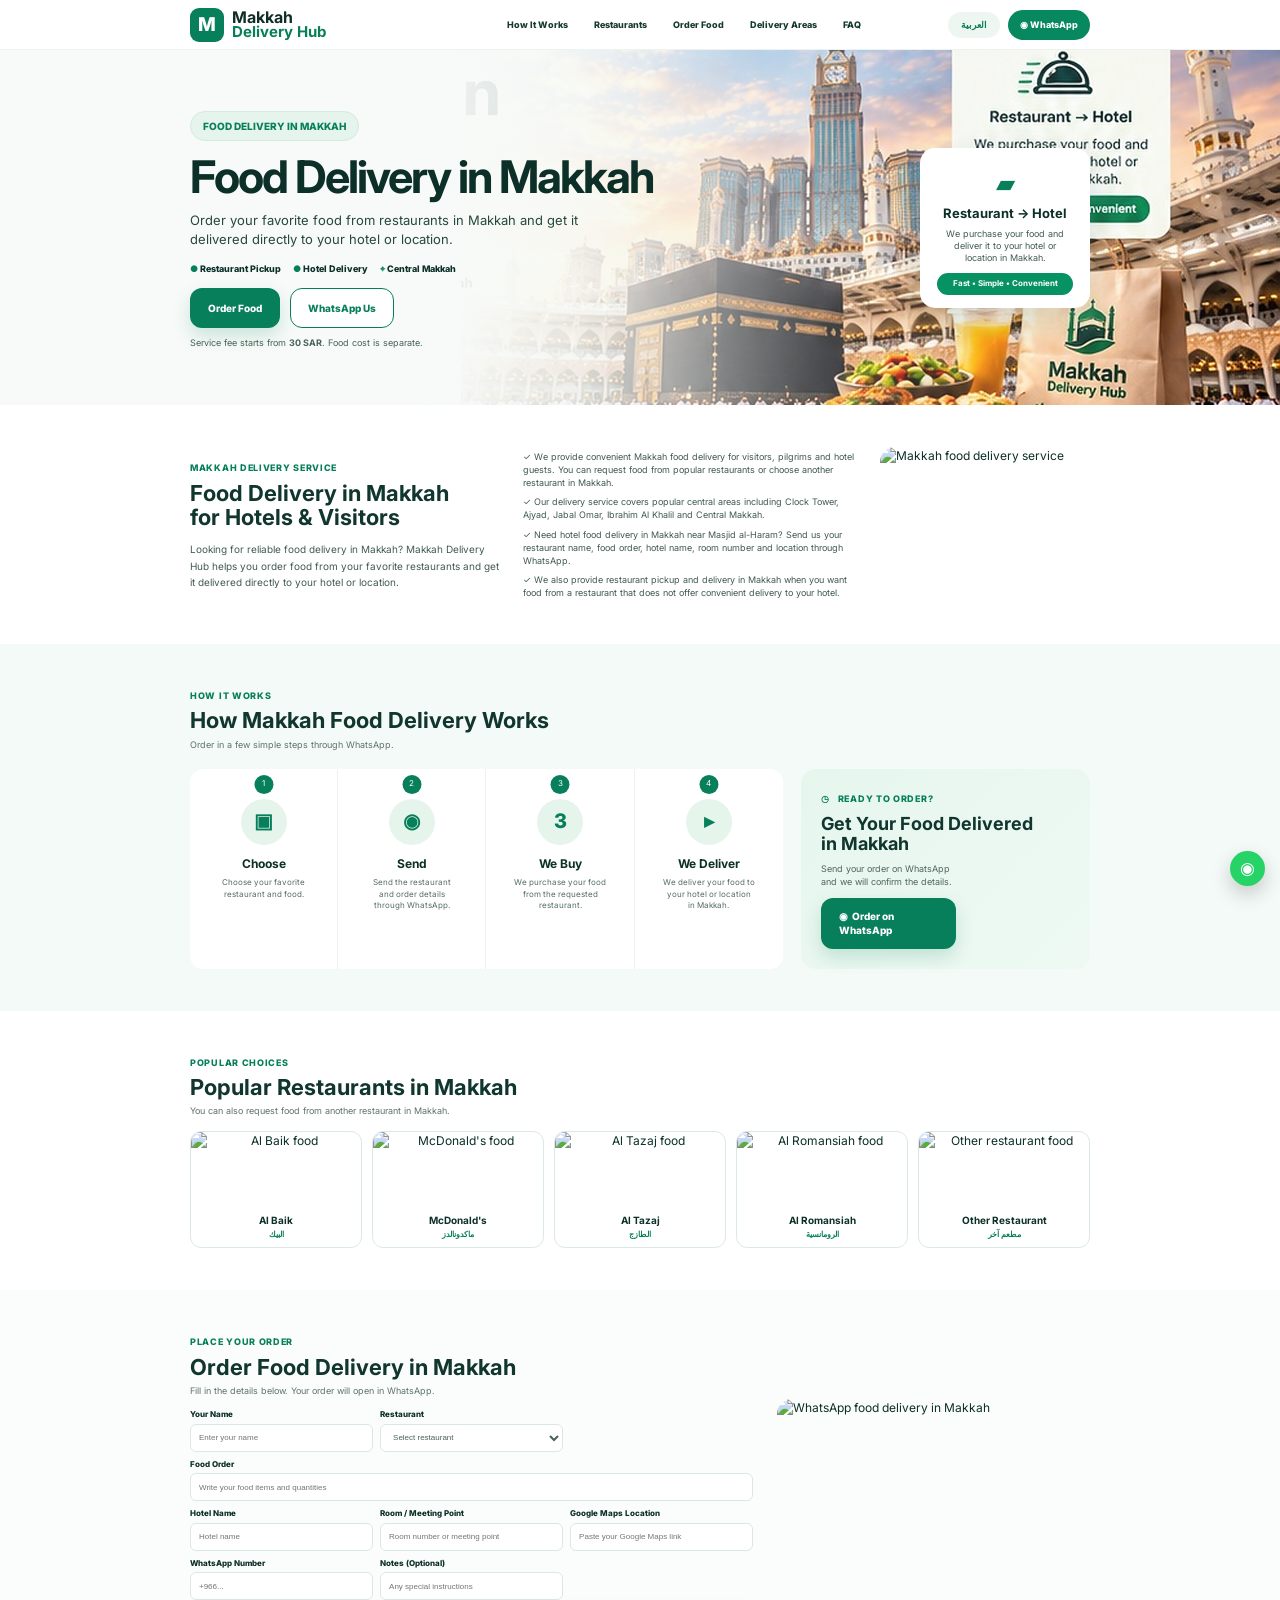
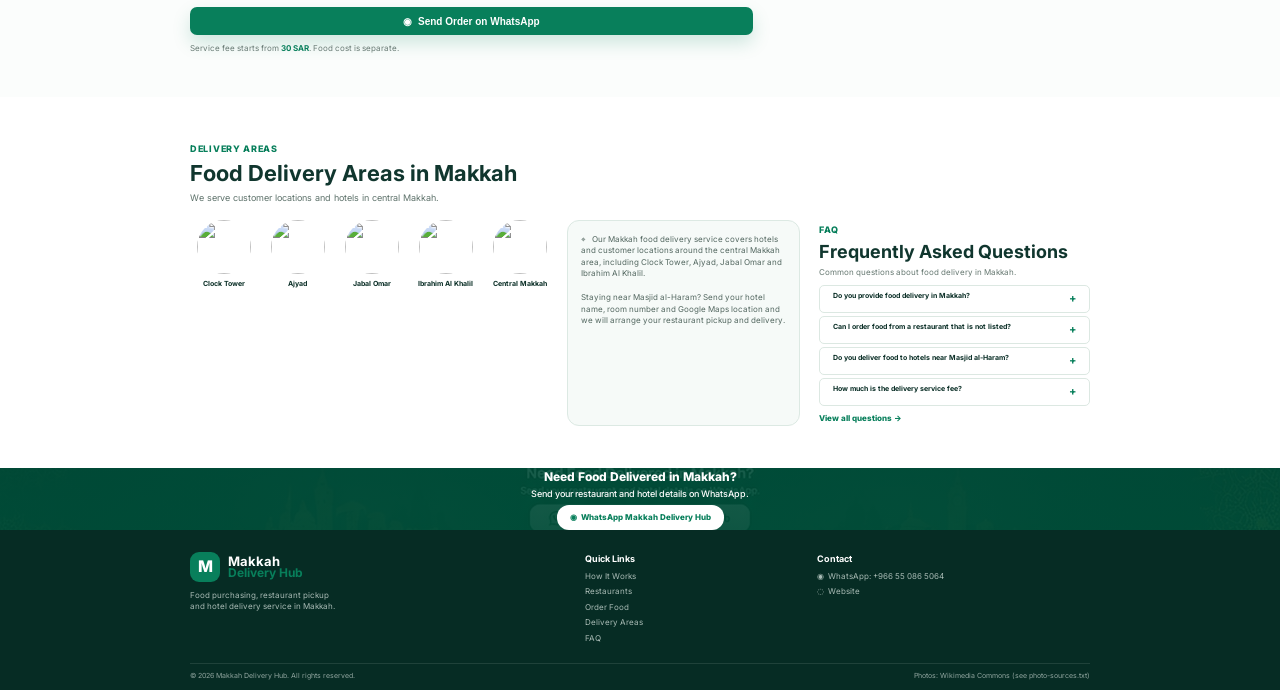
==== commit a23a4651: "Revamp food delivery sections in index.html Refactor hero section and update restaurant delivery inf" ====
--- a/index.html
+++ b/index.html
@@ -51,225 +51,28 @@
 </header>
 
 <main>
-<!-- =========================
-     PROFESSIONAL HERO SECTION
-========================= -->
-<section class="mdh-hero">
-
-  <div class="mdh-hero-image">
-    <img
-      src="assets/images/makkah-hero.webp"
-      alt="Masjid al-Haram and Makkah Clock Tower"
-      width="1600"
-      height="1000"
-      fetchpriority="high"
-      decoding="async"
-    >
-    <div class="mdh-hero-overlay"></div>
+<section class="hero">
+  <div class="hero-photo"></div>
+  <div class="hero-fade"></div>
+  <div class="wrap hero-grid">
+    <div class="hero-copy">
+      <span class="hero-tag" id="heroEyebrow">🍴 FOOD DELIVERY IN MAKKAH</span>
+      <h1 id="heroTitle">Food Delivery in<br><em>Makkah</em></h1>
+      <p id="heroText">Order your favorite food from restaurants in Makkah and get it delivered directly to your hotel or location.</p>
+      <div class="ticks"><span>● Restaurant Pickup</span><span>● Hotel Delivery</span><span>⌖ Central Makkah</span></div>
+      <div class="hero-actions">
+        <a id="heroOrderBtn" class="btn green" href="#order">🍴 &nbsp;Order Food →</a>
+        <a id="heroWhatsAppBtn" class="btn white" href="https://wa.me/966550865064" target="_blank" rel="noopener">◉ &nbsp;WhatsApp Us</a>
+      </div>
+      <p id="heroFee" class="fee">Service fee starts from <b>30 SAR</b>. Food cost is separate.</p>
+    </div>
+    <div class="delivery-card">
+      <div class="card-icon">▰</div>
+      <h2>Restaurant → Hotel</h2>
+      <p>We purchase your food and<br>deliver it to your hotel or<br>location in Makkah.</p>
+      <b>Fast • Simple • Convenient</b>
+    </div>
   </div>
-
-  <div class="mdh-hero-content">
-
-    <span class="mdh-hero-badge">
-      FOOD DELIVERY IN MAKKAH
-    </span>
-
-    <h1>
-      Food Delivery<br>
-      <span>in Makkah</span>
-    </h1>
-
-    <p class="mdh-hero-text">
-      Order your favorite food from restaurants in Makkah
-      and get it delivered directly to your hotel or location.
-    </p>
-
-    <div class="mdh-hero-features">
-      <span>✓ Restaurant Pickup</span>
-      <span>✓ Hotel Delivery</span>
-      <span>✓ Central Makkah</span>
-    </div>
-
-    <div class="mdh-hero-buttons">
-
-      <a
-        href="#order"
-        class="mdh-btn mdh-btn-primary"
-      >
-        Order Food
-      </a>
-
-      <a
-        href="https://wa.me/966550865064"
-        class="mdh-btn mdh-btn-outline"
-        target="_blank"
-        rel="noopener"
-      >
-        WhatsApp Us
-      </a>
-
-    </div>
-
-    <div class="mdh-service-note">
-      Service fee starts from <strong>30 SAR</strong>.
-      Food cost is separate.
-    </div>
-
-  </div>
-
-</section>
-
-
-<!-- =========================
-     RESTAURANT → HOTEL CARD
-========================= -->
-<section class="mdh-service-card-section">
-
-  <div class="mdh-service-card">
-
-    <div class="mdh-service-icon">
-      <i class="fa-solid fa-utensils"></i>
-    </div>
-
-    <h2>
-      Restaurant → Hotel
-    </h2>
-
-    <p>
-      We purchase your food from your chosen restaurant
-      and deliver it directly to your hotel or location in Makkah.
-    </p>
-
-    <div class="mdh-card-points">
-
-      <div>
-        <i class="fa-solid fa-check"></i>
-        <span>Choose your restaurant</span>
-      </div>
-
-      <div>
-        <i class="fa-solid fa-check"></i>
-        <span>Send your order through WhatsApp</span>
-      </div>
-
-      <div>
-        <i class="fa-solid fa-check"></i>
-        <span>Receive your food at your hotel</span>
-      </div>
-
-    </div>
-
-    <a
-      href="https://wa.me/966550865064"
-      class="mdh-card-button"
-      target="_blank"
-      rel="noopener"
-    >
-      Order on WhatsApp
-      <i class="fa-brands fa-whatsapp"></i>
-    </a>
-
-  </div>
-
-</section>
-
-
-<!-- =========================
-     MAKKAH INFORMATION SECTION
-========================= -->
-<section class="mdh-makkah-section">
-
-  <div class="mdh-makkah-container">
-
-    <div class="mdh-section-label">
-      MAKKAH FOOD DELIVERY
-    </div>
-
-    <h2>
-      Food Delivery in Makkah
-      <span>for Hotels & Visitors</span>
-    </h2>
-
-    <p class="mdh-section-intro">
-      Looking for convenient food delivery in Makkah?
-      Makkah Delivery Hub helps you order food from your
-      favorite restaurants and receive it directly at your
-      hotel or location.
-    </p>
-
-
-    <!-- HD IMAGE -->
-    <div class="mdh-makkah-image">
-
-      <img
-        src="assets/images/makkah-delivery.webp"
-        alt="Makkah Clock Tower and Masjid al-Haram"
-        width="1400"
-        height="850"
-        loading="lazy"
-        decoding="async"
-      >
-
-    </div>
-
-
-    <!-- INFORMATION -->
-    <div class="mdh-info-list">
-
-      <div class="mdh-info-item">
-
-        <div class="mdh-info-icon">
-          <i class="fa-solid fa-location-dot"></i>
-        </div>
-
-        <div>
-          <h3>Central Makkah</h3>
-          <p>
-            Delivery service available around central
-            Makkah and hotel areas.
-          </p>
-        </div>
-
-      </div>
-
-
-      <div class="mdh-info-item">
-
-        <div class="mdh-info-icon">
-          <i class="fa-solid fa-hotel"></i>
-        </div>
-
-        <div>
-          <h3>Hotel Delivery</h3>
-          <p>
-            We deliver your food directly to your hotel
-            or agreed meeting location.
-          </p>
-        </div>
-
-      </div>
-
-
-      <div class="mdh-info-item">
-
-        <div class="mdh-info-icon">
-          <i class="fa-solid fa-bag-shopping"></i>
-        </div>
-
-        <div>
-          <h3>Restaurant Pickup</h3>
-          <p>
-            We can collect food from restaurants that do
-            not provide convenient delivery to your hotel.
-          </p>
-        </div>
-
-      </div>
-
-    </div>
-
-  </div>
-
 </section>
 
 <section class="intro section">
@@ -285,7 +88,7 @@
       <p>✓ Need hotel food delivery in Makkah near Masjid al-Haram? Send us your restaurant name, food order, hotel name, room number and location through WhatsApp.</p>
       <p>✓ We also provide restaurant pickup and delivery in Makkah when you want food from a restaurant that does not offer convenient delivery to your hotel.</p>
     </div>
-    <img class="intro-img" src="./assets/makkah-card.jpg" alt="Makkah food delivery service">
+    <img class="intro-img" src="https://upload.wikimedia.org/wikipedia/commons/9/91/Abraj-al-Bait_largest_clock_tower_ever.jpg" alt="Makkah food delivery service">
   </div>
 </section>
 
@@ -317,11 +120,11 @@
     <h2>Popular Restaurants in Makkah</h2>
     <p class="sub">You can also request food from another restaurant in Makkah.</p>
     <div class="restaurant-grid">
-      <article><img src="./assets/restaurant-baik.jpg" alt="Al Baik food"><h3>Al Baik</h3><p>البيك</p></article>
-      <article><img src="./assets/restaurant-mc.jpg" alt="McDonald's food"><h3>McDonald's</h3><p>ماكدونالدز</p></article>
-      <article><img src="./assets/restaurant-tazaj.jpg" alt="Al Tazaj food"><h3>Al Tazaj</h3><p>الطازج</p></article>
-      <article><img src="./assets/restaurant-rom.jpg" alt="Al Romansiah food"><h3>Al Romansiah</h3><p>الرومانسية</p></article>
-      <article><img src="./assets/restaurant-other.jpg" alt="Other restaurant food"><h3>Other Restaurant</h3><p>مطعم آخر</p></article>
+      <article><img src="https://upload.wikimedia.org/wikipedia/commons/4/40/Shawarma.png" alt="Al Baik food"><h3>Al Baik</h3><p>البيك</p></article>
+      <article><img src="https://upload.wikimedia.org/wikipedia/commons/3/3d/Hamburger_and_fries.jpg" alt="McDonald's food"><h3>McDonald's</h3><p>ماكدونالدز</p></article>
+      <article><img src="https://upload.wikimedia.org/wikipedia/commons/0/05/Chicken_Kabsa.jpg" alt="Al Tazaj food"><h3>Al Tazaj</h3><p>الطازج</p></article>
+      <article><img src="https://upload.wikimedia.org/wikipedia/commons/0/05/Chicken_Kabsa.jpg" alt="Al Romansiah food"><h3>Al Romansiah</h3><p>الرومانسية</p></article>
+      <article><img src="https://upload.wikimedia.org/wikipedia/commons/4/40/Shawarma.png" alt="Other restaurant food"><h3>Other Restaurant</h3><p>مطعم آخر</p></article>
     </div>
   </div>
 </section>
@@ -345,7 +148,7 @@
       </form>
       <small>Service fee starts from <b>30 SAR</b>. Food cost is separate.</small>
     </div>
-    <img class="order-img" src="./assets/order-visual.jpg" alt="WhatsApp food delivery in Makkah">
+    <img class="order-img" src="https://upload.wikimedia.org/wikipedia/commons/0/05/Masjid_Al_Haram._Mecca%2C_Saudi_Arabia.jpg" alt="WhatsApp food delivery in Makkah">
   </div>
 </section>
 
@@ -356,11 +159,11 @@
     <p class="sub">We serve customer locations and hotels in central Makkah.</p>
     <div class="areas-grid">
       <div class="area-list">
-        <div><img src="./assets/area-clock.jpg" alt=""><b>Clock Tower</b></div>
-        <div><img src="./assets/area-ajyad.jpg" alt=""><b>Ajyad</b></div>
-        <div><img src="./assets/area-jabal.jpg" alt=""><b>Jabal Omar</b></div>
-        <div><img src="./assets/area-ibrahim.jpg" alt=""><b>Ibrahim Al Khalil</b></div>
-        <div><img src="./assets/area-central.jpg" alt=""><b>Central Makkah</b></div>
+        <div><img src="https://upload.wikimedia.org/wikipedia/commons/c/ca/Makkah_Clock_tower.jpg" alt=""><b>Clock Tower</b></div>
+        <div><img src="https://upload.wikimedia.org/wikipedia/commons/0/05/Masjid_Al_Haram._Mecca%2C_Saudi_Arabia.jpg" alt=""><b>Ajyad</b></div>
+        <div><img src="https://upload.wikimedia.org/wikipedia/commons/9/91/Abraj-al-Bait_largest_clock_tower_ever.jpg" alt=""><b>Jabal Omar</b></div>
+        <div><img src="https://upload.wikimedia.org/wikipedia/commons/0/05/Masjid_Al_Haram._Mecca%2C_Saudi_Arabia.jpg" alt=""><b>Ibrahim Al Khalil</b></div>
+        <div><img src="https://upload.wikimedia.org/wikipedia/commons/9/91/Abraj-al-Bait_largest_clock_tower_ever.jpg" alt=""><b>Central Makkah</b></div>
       </div>
       <div class="area-note"><p>⌖ &nbsp; Our Makkah food delivery service covers hotels and customer locations around the central Makkah area, including Clock Tower, Ajyad, Jabal Omar and Ibrahim Al Khalil.</p><p>Staying near Masjid al-Haram? Send your hotel name, room number and Google Maps location and we will arrange your restaurant pickup and delivery.</p></div>
       <div class="faq-mini">
@@ -383,7 +186,7 @@
     <div><h3>Quick Links</h3><a href="#how-it-works">How It Works</a><a href="#restaurants">Restaurants</a><a href="#order">Order Food</a><a href="#areas">Delivery Areas</a><a href="#faq">FAQ</a></div>
     <div><h3>Contact</h3><a href="https://wa.me/966550865064">◉ &nbsp;WhatsApp: +966 55 086 5064</a><a href="./">◌ &nbsp;Website</a></div>
   </div>
-  <div class="wrap foot-bottom"><span>© 2026 Makkah Delivery Hub. All rights reserved.</span><span>Makkah image: Wikimedia Commons — M sh شراونة محمد, CC BY-SA 4.0</span></div>
+  <div class="wrap foot-bottom"><span>© 2026 Makkah Delivery Hub. All rights reserved.</span><span>Photos: Wikimedia Commons (see photo-sources.txt)</span></div>
 </footer>
 <a class="float-wa" href="https://wa.me/966550865064" target="_blank" rel="noopener" aria-label="WhatsApp">◉</a>
 <script src="./script.js?v=5"></script>
--- a/style.css
+++ b/style.css
@@ -2,3 +2,594 @@
 :root{--g:#087f5b;--gd:#005d43;--ink:#0c3028;--muted:#5e726b;--line:#dce9e3;--bg:#f7faf8;--gold:#c79a3b}
 *{box-sizing:border-box;margin:0;padding:0}html{scroll-behavior:smooth}body{font-family:Inter,Arial,sans-serif;color:var(--ink);font-size:12px;background:#fff;line-height:1.45}a{text-decoration:none;color:inherit}.wrap{width:900px;max-width:calc(100% - 126px);margin:auto}.header{height:50px;background:#fff;border-bottom:1px solid #edf2ef;position:sticky;top:0;z-index:20}.nav{height:50px;display:flex;align-items:center;gap:25px}.brand{display:flex;align-items:center;gap:8px;min-width:230px}.brand-mark{width:34px;height:34px;border-radius:9px;background:var(--g);color:#fff;display:grid;place-items:center;font-weight:800;font-size:19px}.brand span:last-child{display:flex;flex-direction:column;line-height:.95}.brand b{font-size:16px;color:#102e27}.brand strong{font-size:15px;color:var(--g)}nav{display:flex;gap:26px;flex:1;justify-content:center}nav a{font-size:9px;font-weight:800;color:#173a31}.nav-right{display:flex;gap:8px;align-items:center}.language{border:0;background:#eef6f1;color:var(--g);border-radius:20px;padding:8px 13px;font-size:9px;font-weight:800}.whatsapp-top{background:#07885e;color:#fff;border-radius:20px;padding:8px 12px;font-size:9px;font-weight:800}.hero{height:355px;position:relative;overflow:hidden;background:#eef7f1}.hero-photo{position:absolute;right:0;top:0;width:64%;height:100%;background:url('./assets/hero-right.jpg') center/cover no-repeat}.hero-fade{position:absolute;inset:0;background:linear-gradient(90deg,#f7faf8 0%,#f7faf8 31%,rgba(247,250,248,.86) 45%,rgba(247,250,248,.15) 68%,rgba(247,250,248,0) 100%)}.hero-grid{height:100%;position:relative;z-index:2;display:grid;grid-template-columns:1.1fr .55fr;align-items:center;gap:20px}.hero-copy{padding-top:5px}.hero-tag{display:inline-block;background:#e5f4ec;border:1px solid #d4eade;color:#087f5b;padding:7px 12px;border-radius:18px;font-weight:800;font-size:10px}.hero h1{font-size:45px;line-height:.98;letter-spacing:-2px;margin:14px 0 12px}.hero h1 em{font-style:normal;color:#079766}.hero-copy>p{font-size:13px;color:#26483f;max-width:390px}.ticks{display:flex;gap:12px;margin:13px 0;font-size:9px;font-weight:800}.ticks span:first-letter{color:var(--g)}.hero-actions{display:flex;gap:10px}.btn{display:inline-flex;align-items:center;justify-content:center;border-radius:12px;min-height:40px;padding:10px 17px;font-weight:800;font-size:10px;border:1px solid transparent}.green{background:var(--g);color:#fff;box-shadow:0 8px 18px rgba(8,127,91,.18)}.white{background:#fff;color:var(--g);border-color:var(--g)}.fee{margin-top:8px!important;font-size:9px!important;color:#49615a!important}.delivery-card{justify-self:end;width:170px;height:160px;background:#fff;border-radius:15px;padding:17px;text-align:center;box-shadow:0 15px 35px rgba(10,45,35,.15)}.card-icon{color:var(--g);font-size:25px;margin-bottom:3px}.delivery-card h2{font-size:13px;margin-bottom:5px}.delivery-card p{font-size:9px;color:#415b53;line-height:1.35}.delivery-card>b{display:block;margin-top:9px;background:#079263;color:#fff;border-radius:12px;padding:5px;font-size:8px}.section{padding:42px 0}.kicker{font-size:9px;font-weight:800;color:var(--g);letter-spacing:.7px}.section h2,.how h2,.restaurants h2,.order h2,.areas h2{font-size:22px;line-height:1.1;margin:5px 0;color:#10362e}.sub{font-size:9px;color:var(--muted)}.intro{background:#fff}.intro-grid{display:grid;grid-template-columns:1fr 1.08fr 210px;gap:22px;align-items:center}.intro-grid>div:first-child p{font-size:10px;color:#415b53;margin-top:12px;line-height:1.65}.bullet-copy{display:grid;gap:6px}.bullet-copy p{font-size:9px;color:#405951;line-height:1.45}.intro-img{width:210px;height:155px;object-fit:cover;border-radius:15px}.how{background:#f4faf7}.how-grid{display:grid;grid-template-columns:1.6fr .78fr;gap:18px;margin-top:18px}.steps{display:grid;grid-template-columns:repeat(4,1fr)}.steps article{background:#fff;min-height:145px;text-align:center;padding:22px 8px 10px;border-right:1px solid #edf2ef;position:relative}.steps article:first-child{border-radius:13px 0 0 13px}.steps article:last-child{border-radius:0 13px 13px 0;border:0}.steps i{position:absolute;top:6px;left:50%;transform:translateX(-50%);background:var(--g);color:#fff;width:19px;height:19px;border-radius:50%;display:grid;place-items:center;font-size:8px;font-style:normal}.steps article>span{display:grid;place-items:center;margin:8px auto 10px;width:46px;height:46px;border-radius:50%;background:#e5f5ec;color:var(--g);font-size:20px;font-weight:800}.steps h3{font-size:12px;margin-bottom:5px}.steps p{font-size:8px;color:#566b64}.ready{border-radius:15px;padding:20px;background:linear-gradient(135deg,#e6f6ed,#eef9f4);min-height:145px}.ready h2{font-size:18px;margin:8px 0}.ready p{font-size:9px;color:#50665f;margin-bottom:10px}.ready .btn{width:135px}.restaurants{background:#fff}.restaurant-grid{display:grid;grid-template-columns:repeat(5,1fr);gap:10px;margin-top:14px}.restaurant-grid article{border:1px solid var(--line);border-radius:11px;overflow:hidden;text-align:center;background:#fff}.restaurant-grid img{display:block;width:100%;height:74px;object-fit:cover}.restaurant-grid h3{font-size:10px;margin:7px 0 1px}.restaurant-grid p{font-size:8px;color:var(--g);font-weight:700;margin-bottom:7px}.order{background:#fbfdfc}.order-grid{display:grid;grid-template-columns:1.35fr .75fr;gap:24px;align-items:center}.form{display:grid;grid-template-columns:1fr 1fr 1fr;gap:7px;margin-top:12px}.form>div{display:flex;flex-direction:column;gap:3px}.form .full{grid-column:1/-1}.form label{font-size:8px;font-weight:800}.form input,.form select{height:28px;border:1px solid #dbe7e2;border-radius:6px;background:#fff;padding:5px 8px;font-size:8px;color:#49615a}.send{width:100%;border:0;min-height:28px;border-radius:7px;padding:5px}.order small{display:block;margin-top:5px;color:#687a74;font-size:8px}.order small b{color:var(--g)}.order-img{width:100%;height:190px;object-fit:cover;border-radius:15px}.areas{background:#fff}.areas-grid{display:grid;grid-template-columns:1.25fr .8fr .95fr;gap:14px;margin-top:16px}.area-list{display:grid;grid-template-columns:repeat(5,1fr);gap:7px;align-items:start}.area-list div{text-align:center;font-size:7px}.area-list img{width:54px;height:54px;border-radius:50%;object-fit:cover;display:block;margin:0 auto 5px}.area-note{border:1px solid var(--line);border-radius:12px;background:#f6faf8;padding:13px;font-size:8px;color:#536760}.area-note p+p{margin-top:12px}.faq-mini{padding-left:5px}.faq-mini h2{font-size:18px}.faq-mini>p{font-size:8px;color:#667871;margin-bottom:7px}.mini-faq{display:grid;gap:3px}.mini-faq details{background:#fff;border:1px solid #dce8e2;border-radius:5px;padding:0 8px}.mini-faq summary{font-size:7px;font-weight:700;padding:5px;list-style:none;display:flex;justify-content:space-between}.mini-faq summary:after{content:'+';color:var(--g);font-size:11px}.mini-faq details p{font-size:7px;padding:0 5px 5px;color:#667871}.faq-mini>a{display:inline-block;margin-top:7px;color:var(--g);font-size:8px;font-weight:800}.final{height:62px;background:linear-gradient(rgba(0,75,55,.9),rgba(0,75,55,.94)),url('./assets/final-bg.jpg') center/cover;color:#fff;text-align:center;display:flex;align-items:center}.final span{font-size:12px;font-weight:800}.final h2{font-size:9px;font-weight:500;margin:2px 0 5px}.final .btn{min-height:25px;padding:5px 13px;font-size:8px;border-radius:12px}.final .white{border:0}footer{background:#062c24;color:#fff;padding:22px 0 9px}.foot-grid{display:grid;grid-template-columns:1.3fr .7fr 1fr;gap:40px}.foot-brand{margin-bottom:8px}.foot-brand .brand-mark{width:30px;height:30px;font-size:16px}.foot-brand b{font-size:13px;color:#fff}.foot-brand strong{font-size:12px}.foot-grid p,.foot-grid a:not(.brand){display:block;color:#a9bbb5;font-size:8px;margin:4px 0}.foot-grid h3{font-size:9px;margin-bottom:6px}.foot-bottom{border-top:1px solid rgba(255,255,255,.1);padding-top:7px;margin-top:14px;display:flex;justify-content:space-between;color:#8fa49e;font-size:7px}.float-wa{position:fixed;right:15px;bottom:14px;width:35px;height:35px;border-radius:50%;background:#25d366;color:#fff;display:grid;place-items:center;font-size:17px;z-index:30;box-shadow:0 8px 20px rgba(0,0,0,.2)}body.rtl{direction:rtl}body.rtl .hero-fade{background:linear-gradient(270deg,#f7faf8 0%,#f7faf8 31%,rgba(247,250,248,.86) 45%,rgba(247,250,248,.15) 68%,rgba(247,250,248,0) 100%)}body.rtl .hero-photo{right:auto;left:0}body.rtl .hero-copy,body.rtl .section,body.rtl .intro-grid,body.rtl .areas,body.rtl .order{text-align:right}body.rtl .hero-actions{justify-content:flex-start}.image-credit{opacity:.8}
 @media(max-width:850px){.wrap{max-width:calc(100% - 28px);width:auto}.header{height:60px}.nav{height:60px}.brand{min-width:0}.brand-mark{width:37px;height:37px}.brand b{font-size:15px}.brand strong{font-size:14px}nav{display:none}.nav-right{margin-left:auto}.hero{height:auto;min-height:640px}.hero-photo{width:100%;height:330px;top:0}.hero-fade{background:linear-gradient(180deg,rgba(247,250,248,0) 0%,rgba(247,250,248,.3) 35%,#f7faf8 62%,#f7faf8 100%)}.hero-grid{grid-template-columns:1fr;padding-top:285px;align-items:start}.hero-copy{padding:0}.hero h1{font-size:42px}.delivery-card{justify-self:stretch;width:100%;height:auto;min-height:145px}.intro-grid,.order-grid,.areas-grid,.how-grid{grid-template-columns:1fr}.intro-img{width:100%;height:190px}.steps{grid-template-columns:1fr 1fr}.restaurant-grid{grid-template-columns:1fr 1fr}.area-list{grid-template-columns:repeat(5,1fr)}.order-img{height:230px}.foot-grid{grid-template-columns:1fr 1fr}.foot-bottom{flex-direction:column;gap:5px}}@media(max-width:480px){.nav-right .language{padding:7px 9px}.whatsapp-top span{display:none}.hero h1{font-size:37px}.ticks{gap:7px;flex-wrap:wrap}.ticks span{font-size:8px}.hero-actions .btn{flex:1}.section{padding:35px 0}.restaurant-grid{gap:7px}.restaurant-grid img{height:85px}.area-list img{width:49px;height:49px}.area-list div{font-size:6px}.foot-grid{grid-template-columns:1fr}.footer-bottom{font-size:6px}}
+/* =========================================
+   MAKKAH DELIVERY HUB
+   PROFESSIONAL MOBILE HERO
+========================================= */
+
+:root {
+  --mdh-green: #087f5b;
+  --mdh-green-dark: #075c43;
+  --mdh-green-light: #eaf7f2;
+  --mdh-gold: #c79a3b;
+  --mdh-text: #123c34;
+  --mdh-muted: #5b6f69;
+  --mdh-white: #ffffff;
+  --mdh-bg: #f5faf8;
+}
+
+
+/* =========================================
+   HERO
+========================================= */
+
+.mdh-hero {
+  position: relative;
+  width: 100%;
+  overflow: hidden;
+  background: var(--mdh-bg);
+}
+
+
+/* IMAGE */
+
+.mdh-hero-image {
+  position: relative;
+  width: 100%;
+  height: 420px;
+  overflow: hidden;
+}
+
+.mdh-hero-image img {
+  width: 100%;
+  height: 100%;
+  display: block;
+
+  /*
+    IMPORTANT:
+    contain/auto keeps important parts of
+    the image from being unnecessarily cropped.
+  */
+  object-fit: cover;
+  object-position: center center;
+}
+
+.mdh-hero-overlay {
+  position: absolute;
+  inset: 0;
+
+  background:
+    linear-gradient(
+      to bottom,
+      rgba(0, 0, 0, 0.05) 0%,
+      rgba(0, 0, 0, 0.15) 45%,
+      rgba(7, 45, 37, 0.72) 100%
+    );
+}
+
+
+/* HERO CONTENT */
+
+.mdh-hero-content {
+  position: relative;
+  margin-top: -115px;
+  z-index: 3;
+
+  width: calc(100% - 32px);
+  max-width: 680px;
+
+  margin-left: auto;
+  margin-right: auto;
+
+  padding: 28px 22px 24px;
+
+  background: rgba(255, 255, 255, 0.98);
+
+  border-radius: 26px 26px 0 0;
+
+  box-shadow:
+    0 -8px 30px rgba(0, 0, 0, 0.08);
+}
+
+
+/* BADGE */
+
+.mdh-hero-badge {
+  display: inline-flex;
+  align-items: center;
+
+  padding: 8px 14px;
+
+  background: var(--mdh-green-light);
+  color: var(--mdh-green);
+
+  border-radius: 50px;
+
+  font-size: 12px;
+  font-weight: 800;
+  letter-spacing: 0.4px;
+
+  margin-bottom: 14px;
+}
+
+
+/* TITLE */
+
+.mdh-hero h1 {
+  margin: 0;
+
+  font-size: clamp(42px, 11vw, 64px);
+  line-height: 0.98;
+
+  letter-spacing: -1.8px;
+
+  color: var(--mdh-text);
+
+  font-weight: 900;
+}
+
+.mdh-hero h1 span {
+  color: var(--mdh-green);
+}
+
+
+/* TEXT */
+
+.mdh-hero-text {
+  margin: 18px 0 16px;
+
+  font-size: 16px;
+  line-height: 1.65;
+
+  color: var(--mdh-muted);
+}
+
+
+/* FEATURES */
+
+.mdh-hero-features {
+  display: flex;
+  flex-wrap: wrap;
+  gap: 8px 14px;
+
+  margin-bottom: 20px;
+}
+
+.mdh-hero-features span {
+  font-size: 12px;
+  font-weight: 700;
+  color: var(--mdh-green-dark);
+}
+
+
+/* BUTTONS */
+
+.mdh-hero-buttons {
+  display: grid;
+  grid-template-columns: 1fr 1fr;
+
+  gap: 12px;
+}
+
+.mdh-btn {
+  min-height: 56px;
+
+  display: flex;
+  align-items: center;
+  justify-content: center;
+
+  border-radius: 15px;
+
+  text-decoration: none;
+
+  font-size: 15px;
+  font-weight: 800;
+
+  transition: 0.25s ease;
+}
+
+
+.mdh-btn-primary {
+  background: var(--mdh-green);
+  color: #fff;
+
+  box-shadow:
+    0 8px 20px rgba(8, 127, 91, 0.2);
+}
+
+
+.mdh-btn-outline {
+  background: #fff;
+
+  color: var(--mdh-green);
+
+  border: 2px solid var(--mdh-green);
+}
+
+
+.mdh-btn:active {
+  transform: scale(0.97);
+}
+
+
+/* PRICE NOTE */
+
+.mdh-service-note {
+  text-align: center;
+
+  margin-top: 15px;
+
+  font-size: 12px;
+
+  color: var(--mdh-muted);
+}
+
+.mdh-service-note strong {
+  color: var(--mdh-green);
+}
+
+
+/* =========================================
+   SERVICE CARD
+========================================= */
+
+.mdh-service-card-section {
+  padding: 10px 16px 45px;
+
+  background: var(--mdh-bg);
+}
+
+
+.mdh-service-card {
+  max-width: 680px;
+
+  margin: auto;
+
+  padding: 32px 24px;
+
+  background: #fff;
+
+  border-radius: 25px;
+
+  text-align: center;
+
+  box-shadow:
+    0 10px 35px rgba(11, 69, 55, 0.08);
+}
+
+
+.mdh-service-icon {
+  width: 62px;
+  height: 62px;
+
+  margin: 0 auto 17px;
+
+  display: flex;
+  align-items: center;
+  justify-content: center;
+
+  border-radius: 50%;
+
+  background: var(--mdh-green-light);
+
+  color: var(--mdh-green);
+
+  font-size: 24px;
+}
+
+
+.mdh-service-card h2 {
+  margin: 0 0 10px;
+
+  font-size: 25px;
+
+  color: var(--mdh-text);
+}
+
+
+.mdh-service-card > p {
+  margin: 0 auto 22px;
+
+  max-width: 480px;
+
+  color: var(--mdh-muted);
+
+  font-size: 14px;
+  line-height: 1.7;
+}
+
+
+/* CARD POINTS */
+
+.mdh-card-points {
+  text-align: left;
+
+  margin-bottom: 24px;
+}
+
+.mdh-card-points div {
+  display: flex;
+  align-items: center;
+
+  gap: 11px;
+
+  padding: 10px 0;
+
+  border-bottom: 1px solid #edf2ef;
+
+  font-size: 14px;
+
+  color: var(--mdh-text);
+}
+
+
+.mdh-card-points i {
+  color: var(--mdh-green);
+
+  font-size: 13px;
+}
+
+
+/* CARD BUTTON */
+
+.mdh-card-button {
+  width: 100%;
+
+  min-height: 52px;
+
+  display: flex;
+  align-items: center;
+  justify-content: center;
+
+  gap: 9px;
+
+  border-radius: 14px;
+
+  background: var(--mdh-green);
+
+  color: #fff;
+
+  text-decoration: none;
+
+  font-weight: 800;
+}
+
+
+/* =========================================
+   MAKKAH SECTION
+========================================= */
+
+.mdh-makkah-section {
+  background: #fff;
+
+  padding: 55px 16px;
+}
+
+
+.mdh-makkah-container {
+  max-width: 1000px;
+
+  margin: auto;
+}
+
+
+/* LABEL */
+
+.mdh-section-label {
+  display: inline-block;
+
+  padding: 7px 12px;
+
+  border-radius: 50px;
+
+  background: var(--mdh-green-light);
+
+  color: var(--mdh-green);
+
+  font-size: 11px;
+  font-weight: 800;
+
+  letter-spacing: 0.5px;
+}
+
+
+/* HEADING */
+
+.mdh-makkah-section h2 {
+  margin: 14px 0 14px;
+
+  font-size: clamp(30px, 7vw, 48px);
+
+  line-height: 1.05;
+
+  letter-spacing: -1px;
+
+  color: var(--mdh-text);
+}
+
+
+.mdh-makkah-section h2 span {
+  display: block;
+
+  color: var(--mdh-green);
+}
+
+
+/* INTRO */
+
+.mdh-section-intro {
+  max-width: 700px;
+
+  margin: 0 0 28px;
+
+  color: var(--mdh-muted);
+
+  font-size: 15px;
+
+  line-height: 1.75;
+}
+
+
+/* =========================================
+   HD MAKKAH IMAGE
+========================================= */
+
+.mdh-makkah-image {
+  width: 100%;
+
+  overflow: hidden;
+
+  border-radius: 24px;
+
+  background: #edf5f2;
+
+  box-shadow:
+    0 12px 35px rgba(0, 0, 0, 0.09);
+}
+
+
+.mdh-makkah-image img {
+  display: block;
+
+  width: 100%;
+  height: auto;
+
+  /*
+    DO NOT use a fixed small height here.
+    This prevents unnecessary cropping.
+  */
+  object-fit: contain;
+
+  image-rendering: auto;
+}
+
+
+/* =========================================
+   INFORMATION ITEMS
+========================================= */
+
+.mdh-info-list {
+  display: grid;
+
+  gap: 12px;
+
+  margin-top: 22px;
+}
+
+
+.mdh-info-item {
+  display: flex;
+
+  gap: 15px;
+
+  padding: 18px;
+
+  background: var(--mdh-bg);
+
+  border: 1px solid #e4eee9;
+
+  border-radius: 18px;
+}
+
+
+.mdh-info-icon {
+  flex: 0 0 44px;
+
+  width: 44px;
+  height: 44px;
+
+  display: flex;
+  align-items: center;
+  justify-content: center;
+
+  border-radius: 13px;
+
+  background: var(--mdh-green-light);
+
+  color: var(--mdh-green);
+}
+
+
+.mdh-info-item h3 {
+  margin: 0 0 5px;
+
+  font-size: 16px;
+
+  color: var(--mdh-text);
+}
+
+
+.mdh-info-item p {
+  margin: 0;
+
+  font-size: 13px;
+
+  line-height: 1.55;
+
+  color: var(--mdh-muted);
+}
+
+
+/* =========================================
+   TABLET / DESKTOP
+========================================= */
+
+@media (min-width: 768px) {
+
+  .mdh-hero-image {
+    height: 570px;
+  }
+
+  .mdh-hero-content {
+    margin-top: -145px;
+
+    padding: 38px 40px;
+
+    border-radius: 30px 30px 0 0;
+  }
+
+  .mdh-hero-buttons {
+    max-width: 520px;
+  }
+
+  .mdh-info-list {
+    grid-template-columns:
+      repeat(3, 1fr);
+  }
+
+}
+
+
+/* =========================================
+   SMALL MOBILE
+========================================= */
+
+@media (max-width: 390px) {
+
+  .mdh-hero-image {
+    height: 350px;
+  }
+
+  .mdh-hero-content {
+    width: calc(100% - 20px);
+
+    padding: 24px 17px 20px;
+  }
+
+  .mdh-hero h1 {
+    font-size: 39px;
+  }
+
+  .mdh-hero-text {
+    font-size: 14px;
+  }
+
+  .mdh-hero-buttons {
+    grid-template-columns: 1fr;
+  }
+
+  .mdh-btn {
+    min-height: 52px;
+  }
+
+}
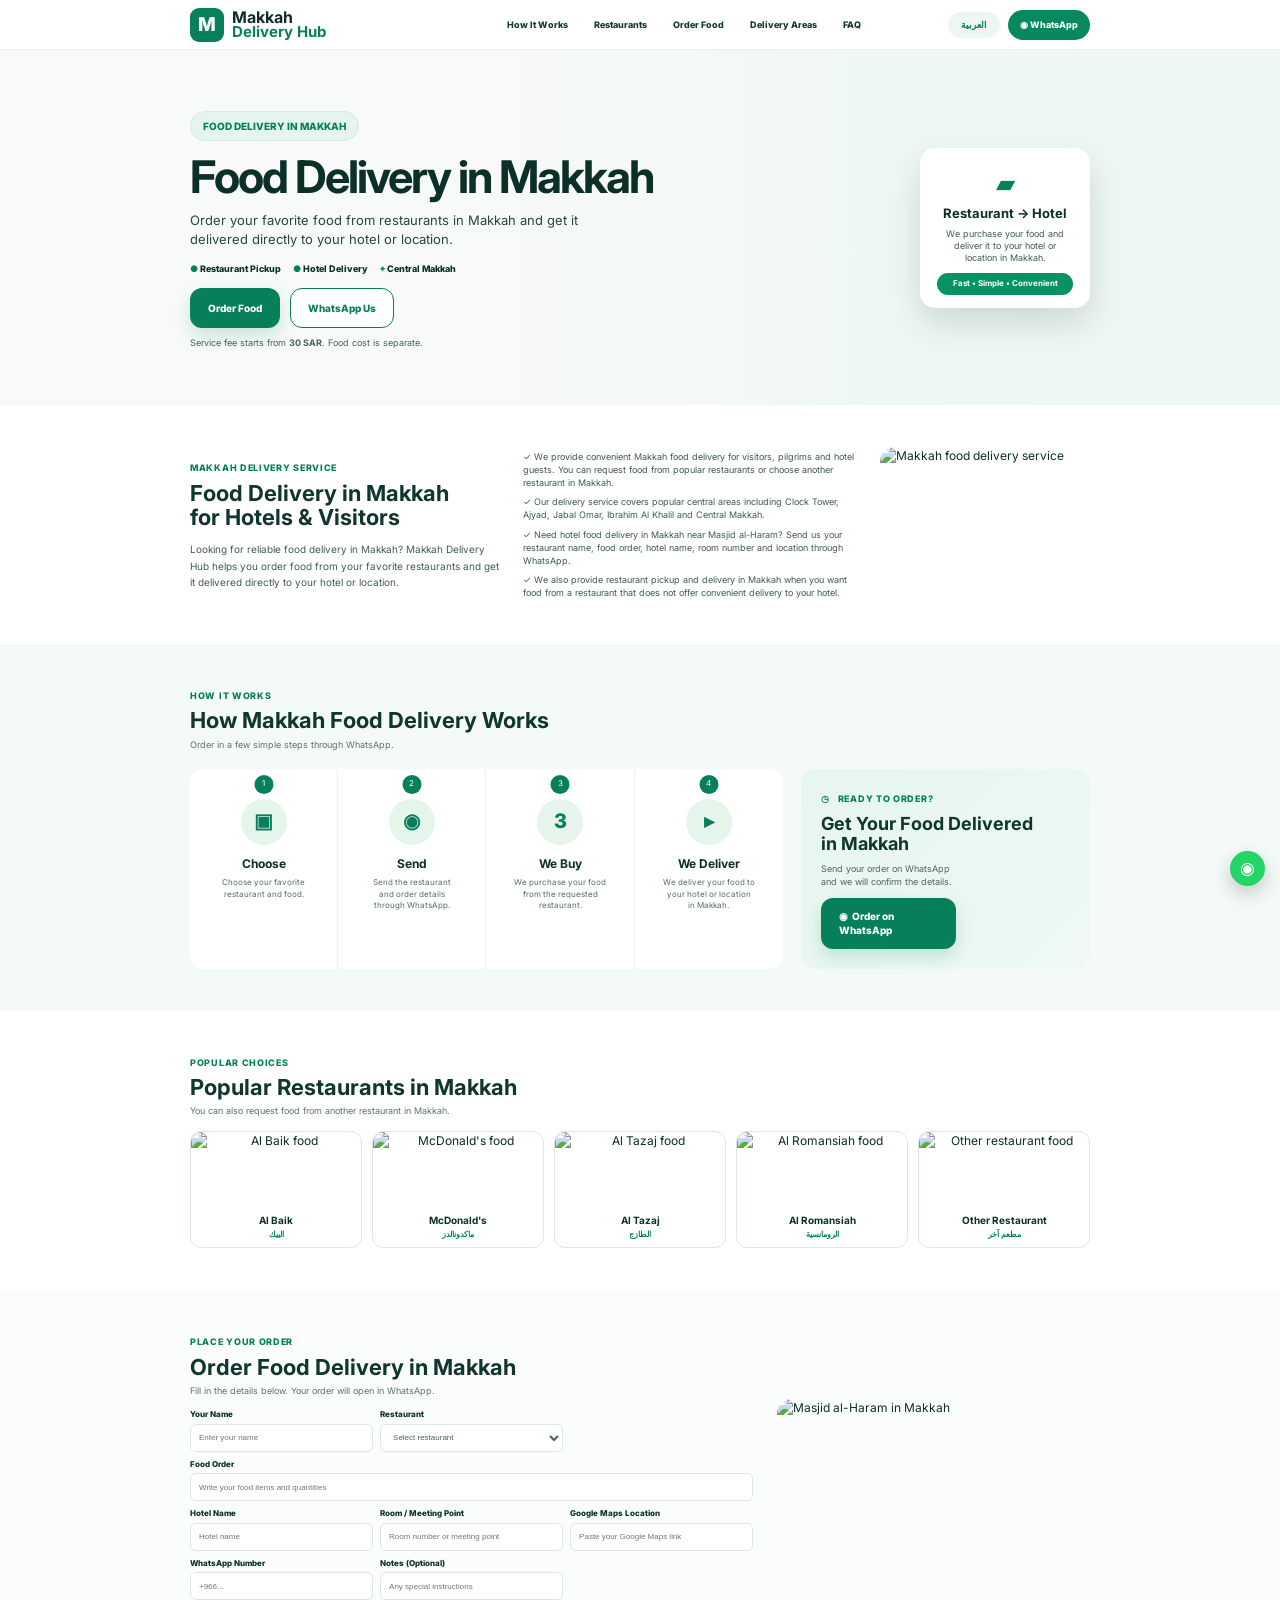
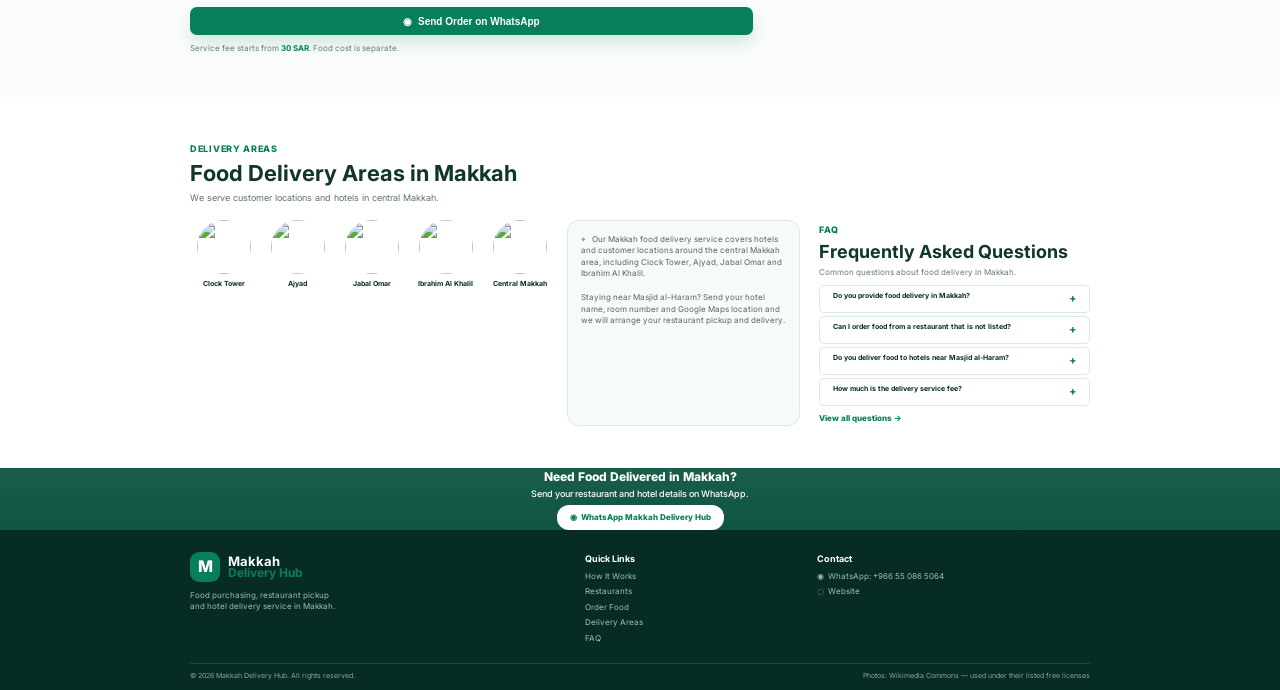
==== commit 84b80cd4: "Update image sources and footnote text in index.html" ====
--- a/index.html
+++ b/index.html
@@ -88,7 +88,7 @@
       <p>✓ Need hotel food delivery in Makkah near Masjid al-Haram? Send us your restaurant name, food order, hotel name, room number and location through WhatsApp.</p>
       <p>✓ We also provide restaurant pickup and delivery in Makkah when you want food from a restaurant that does not offer convenient delivery to your hotel.</p>
     </div>
-    <img class="intro-img" src="https://upload.wikimedia.org/wikipedia/commons/9/91/Abraj-al-Bait_largest_clock_tower_ever.jpg" alt="Makkah food delivery service">
+    <img class="intro-img" src="https://commons.wikimedia.org/wiki/Special:Redirect/file/Masjid_al-Haram%2C_Mecca_at_night.jpg" alt="Makkah food delivery service">
   </div>
 </section>
 
@@ -120,11 +120,11 @@
     <h2>Popular Restaurants in Makkah</h2>
     <p class="sub">You can also request food from another restaurant in Makkah.</p>
     <div class="restaurant-grid">
-      <article><img src="https://upload.wikimedia.org/wikipedia/commons/4/40/Shawarma.png" alt="Al Baik food"><h3>Al Baik</h3><p>البيك</p></article>
-      <article><img src="https://upload.wikimedia.org/wikipedia/commons/3/3d/Hamburger_and_fries.jpg" alt="McDonald's food"><h3>McDonald's</h3><p>ماكدونالدز</p></article>
-      <article><img src="https://upload.wikimedia.org/wikipedia/commons/0/05/Chicken_Kabsa.jpg" alt="Al Tazaj food"><h3>Al Tazaj</h3><p>الطازج</p></article>
-      <article><img src="https://upload.wikimedia.org/wikipedia/commons/0/05/Chicken_Kabsa.jpg" alt="Al Romansiah food"><h3>Al Romansiah</h3><p>الرومانسية</p></article>
-      <article><img src="https://upload.wikimedia.org/wikipedia/commons/4/40/Shawarma.png" alt="Other restaurant food"><h3>Other Restaurant</h3><p>مطعم آخر</p></article>
+      <article><img src="https://commons.wikimedia.org/wiki/Special:Redirect/file/ALBAIK_%D8%A7%D9%84%D8%A8%D9%8A%D9%83_%285244462567%29.jpg" alt="Al Baik food"><h3>Al Baik</h3><p>البيك</p></article>
+      <article><img src="https://commons.wikimedia.org/wiki/Special:Redirect/file/McDonald%27s_branch%2C_Takkassusi_street%2C_Riyadh%2C_Saudi_Arabia.jpg" alt="McDonald's food"><h3>McDonald's</h3><p>ماكدونالدز</p></article>
+      <article><img src="https://commons.wikimedia.org/wiki/Special:Redirect/file/Al_Tazaj_Buraidah.JPG" alt="Al Tazaj food"><h3>Al Tazaj</h3><p>الطازج</p></article>
+      <article><img src="https://commons.wikimedia.org/wiki/Special:Redirect/file/Al-Romansiah_-_Mar_2011.JPG" alt="Al Romansiah food"><h3>Al Romansiah</h3><p>الرومانسية</p></article>
+      <article><img src="https://commons.wikimedia.org/wiki/Special:Redirect/file/Shawarma.png" alt="Other restaurant food"><h3>Other Restaurant</h3><p>مطعم آخر</p></article>
     </div>
   </div>
 </section>
@@ -148,7 +148,7 @@
       </form>
       <small>Service fee starts from <b>30 SAR</b>. Food cost is separate.</small>
     </div>
-    <img class="order-img" src="https://upload.wikimedia.org/wikipedia/commons/0/05/Masjid_Al_Haram._Mecca%2C_Saudi_Arabia.jpg" alt="WhatsApp food delivery in Makkah">
+    <img class="order-img" src="https://commons.wikimedia.org/wiki/Special:Redirect/file/Masjid_al-Haram%2C_Mecca_at_night.jpg" alt="Masjid al-Haram in Makkah">
   </div>
 </section>
 
@@ -159,11 +159,11 @@
     <p class="sub">We serve customer locations and hotels in central Makkah.</p>
     <div class="areas-grid">
       <div class="area-list">
-        <div><img src="https://upload.wikimedia.org/wikipedia/commons/c/ca/Makkah_Clock_tower.jpg" alt=""><b>Clock Tower</b></div>
-        <div><img src="https://upload.wikimedia.org/wikipedia/commons/0/05/Masjid_Al_Haram._Mecca%2C_Saudi_Arabia.jpg" alt=""><b>Ajyad</b></div>
-        <div><img src="https://upload.wikimedia.org/wikipedia/commons/9/91/Abraj-al-Bait_largest_clock_tower_ever.jpg" alt=""><b>Jabal Omar</b></div>
-        <div><img src="https://upload.wikimedia.org/wikipedia/commons/0/05/Masjid_Al_Haram._Mecca%2C_Saudi_Arabia.jpg" alt=""><b>Ibrahim Al Khalil</b></div>
-        <div><img src="https://upload.wikimedia.org/wikipedia/commons/9/91/Abraj-al-Bait_largest_clock_tower_ever.jpg" alt=""><b>Central Makkah</b></div>
+        <div><img src="https://commons.wikimedia.org/wiki/Special:Redirect/file/Makkah_Clock_tower.jpg" alt=""><b>Clock Tower</b></div>
+        <div><img src="https://commons.wikimedia.org/wiki/Special:Redirect/file/Ajyad%2C_Mecca_24231%2C_Saudi_Arabia_-_panoramio_%281%29.jpg" alt=""><b>Ajyad</b></div>
+        <div><img src="https://commons.wikimedia.org/wiki/Special:Redirect/file/Zones_S1_%26_S2.jpg" alt=""><b>Jabal Omar</b></div>
+        <div><img src="https://commons.wikimedia.org/wiki/Special:Redirect/file/Ibrahim_al_Khalil_road_Makkah_-_panoramio.jpg" alt=""><b>Ibrahim Al Khalil</b></div>
+        <div><img src="https://commons.wikimedia.org/wiki/Special:Redirect/file/Masjid_al-Haram%2C_Mecca_at_night.jpg" alt=""><b>Central Makkah</b></div>
       </div>
       <div class="area-note"><p>⌖ &nbsp; Our Makkah food delivery service covers hotels and customer locations around the central Makkah area, including Clock Tower, Ajyad, Jabal Omar and Ibrahim Al Khalil.</p><p>Staying near Masjid al-Haram? Send your hotel name, room number and Google Maps location and we will arrange your restaurant pickup and delivery.</p></div>
       <div class="faq-mini">
@@ -186,7 +186,7 @@
     <div><h3>Quick Links</h3><a href="#how-it-works">How It Works</a><a href="#restaurants">Restaurants</a><a href="#order">Order Food</a><a href="#areas">Delivery Areas</a><a href="#faq">FAQ</a></div>
     <div><h3>Contact</h3><a href="https://wa.me/966550865064">◉ &nbsp;WhatsApp: +966 55 086 5064</a><a href="./">◌ &nbsp;Website</a></div>
   </div>
-  <div class="wrap foot-bottom"><span>© 2026 Makkah Delivery Hub. All rights reserved.</span><span>Photos: Wikimedia Commons (see photo-sources.txt)</span></div>
+  <div class="wrap foot-bottom"><span>© 2026 Makkah Delivery Hub. All rights reserved.</span><span>Photos: Wikimedia Commons — used under their listed free licenses</span></div>
 </footer>
 <a class="float-wa" href="https://wa.me/966550865064" target="_blank" rel="noopener" aria-label="WhatsApp">◉</a>
 <script src="./script.js?v=5"></script>
--- a/style.css
+++ b/style.css
@@ -1,595 +1,4 @@
 @import url('https://fonts.googleapis.com/css2?family=Inter:wght@400;500;600;700;800&display=swap');
 :root{--g:#087f5b;--gd:#005d43;--ink:#0c3028;--muted:#5e726b;--line:#dce9e3;--bg:#f7faf8;--gold:#c79a3b}
-*{box-sizing:border-box;margin:0;padding:0}html{scroll-behavior:smooth}body{font-family:Inter,Arial,sans-serif;color:var(--ink);font-size:12px;background:#fff;line-height:1.45}a{text-decoration:none;color:inherit}.wrap{width:900px;max-width:calc(100% - 126px);margin:auto}.header{height:50px;background:#fff;border-bottom:1px solid #edf2ef;position:sticky;top:0;z-index:20}.nav{height:50px;display:flex;align-items:center;gap:25px}.brand{display:flex;align-items:center;gap:8px;min-width:230px}.brand-mark{width:34px;height:34px;border-radius:9px;background:var(--g);color:#fff;display:grid;place-items:center;font-weight:800;font-size:19px}.brand span:last-child{display:flex;flex-direction:column;line-height:.95}.brand b{font-size:16px;color:#102e27}.brand strong{font-size:15px;color:var(--g)}nav{display:flex;gap:26px;flex:1;justify-content:center}nav a{font-size:9px;font-weight:800;color:#173a31}.nav-right{display:flex;gap:8px;align-items:center}.language{border:0;background:#eef6f1;color:var(--g);border-radius:20px;padding:8px 13px;font-size:9px;font-weight:800}.whatsapp-top{background:#07885e;color:#fff;border-radius:20px;padding:8px 12px;font-size:9px;font-weight:800}.hero{height:355px;position:relative;overflow:hidden;background:#eef7f1}.hero-photo{position:absolute;right:0;top:0;width:64%;height:100%;background:url('./assets/hero-right.jpg') center/cover no-repeat}.hero-fade{position:absolute;inset:0;background:linear-gradient(90deg,#f7faf8 0%,#f7faf8 31%,rgba(247,250,248,.86) 45%,rgba(247,250,248,.15) 68%,rgba(247,250,248,0) 100%)}.hero-grid{height:100%;position:relative;z-index:2;display:grid;grid-template-columns:1.1fr .55fr;align-items:center;gap:20px}.hero-copy{padding-top:5px}.hero-tag{display:inline-block;background:#e5f4ec;border:1px solid #d4eade;color:#087f5b;padding:7px 12px;border-radius:18px;font-weight:800;font-size:10px}.hero h1{font-size:45px;line-height:.98;letter-spacing:-2px;margin:14px 0 12px}.hero h1 em{font-style:normal;color:#079766}.hero-copy>p{font-size:13px;color:#26483f;max-width:390px}.ticks{display:flex;gap:12px;margin:13px 0;font-size:9px;font-weight:800}.ticks span:first-letter{color:var(--g)}.hero-actions{display:flex;gap:10px}.btn{display:inline-flex;align-items:center;justify-content:center;border-radius:12px;min-height:40px;padding:10px 17px;font-weight:800;font-size:10px;border:1px solid transparent}.green{background:var(--g);color:#fff;box-shadow:0 8px 18px rgba(8,127,91,.18)}.white{background:#fff;color:var(--g);border-color:var(--g)}.fee{margin-top:8px!important;font-size:9px!important;color:#49615a!important}.delivery-card{justify-self:end;width:170px;height:160px;background:#fff;border-radius:15px;padding:17px;text-align:center;box-shadow:0 15px 35px rgba(10,45,35,.15)}.card-icon{color:var(--g);font-size:25px;margin-bottom:3px}.delivery-card h2{font-size:13px;margin-bottom:5px}.delivery-card p{font-size:9px;color:#415b53;line-height:1.35}.delivery-card>b{display:block;margin-top:9px;background:#079263;color:#fff;border-radius:12px;padding:5px;font-size:8px}.section{padding:42px 0}.kicker{font-size:9px;font-weight:800;color:var(--g);letter-spacing:.7px}.section h2,.how h2,.restaurants h2,.order h2,.areas h2{font-size:22px;line-height:1.1;margin:5px 0;color:#10362e}.sub{font-size:9px;color:var(--muted)}.intro{background:#fff}.intro-grid{display:grid;grid-template-columns:1fr 1.08fr 210px;gap:22px;align-items:center}.intro-grid>div:first-child p{font-size:10px;color:#415b53;margin-top:12px;line-height:1.65}.bullet-copy{display:grid;gap:6px}.bullet-copy p{font-size:9px;color:#405951;line-height:1.45}.intro-img{width:210px;height:155px;object-fit:cover;border-radius:15px}.how{background:#f4faf7}.how-grid{display:grid;grid-template-columns:1.6fr .78fr;gap:18px;margin-top:18px}.steps{display:grid;grid-template-columns:repeat(4,1fr)}.steps article{background:#fff;min-height:145px;text-align:center;padding:22px 8px 10px;border-right:1px solid #edf2ef;position:relative}.steps article:first-child{border-radius:13px 0 0 13px}.steps article:last-child{border-radius:0 13px 13px 0;border:0}.steps i{position:absolute;top:6px;left:50%;transform:translateX(-50%);background:var(--g);color:#fff;width:19px;height:19px;border-radius:50%;display:grid;place-items:center;font-size:8px;font-style:normal}.steps article>span{display:grid;place-items:center;margin:8px auto 10px;width:46px;height:46px;border-radius:50%;background:#e5f5ec;color:var(--g);font-size:20px;font-weight:800}.steps h3{font-size:12px;margin-bottom:5px}.steps p{font-size:8px;color:#566b64}.ready{border-radius:15px;padding:20px;background:linear-gradient(135deg,#e6f6ed,#eef9f4);min-height:145px}.ready h2{font-size:18px;margin:8px 0}.ready p{font-size:9px;color:#50665f;margin-bottom:10px}.ready .btn{width:135px}.restaurants{background:#fff}.restaurant-grid{display:grid;grid-template-columns:repeat(5,1fr);gap:10px;margin-top:14px}.restaurant-grid article{border:1px solid var(--line);border-radius:11px;overflow:hidden;text-align:center;background:#fff}.restaurant-grid img{display:block;width:100%;height:74px;object-fit:cover}.restaurant-grid h3{font-size:10px;margin:7px 0 1px}.restaurant-grid p{font-size:8px;color:var(--g);font-weight:700;margin-bottom:7px}.order{background:#fbfdfc}.order-grid{display:grid;grid-template-columns:1.35fr .75fr;gap:24px;align-items:center}.form{display:grid;grid-template-columns:1fr 1fr 1fr;gap:7px;margin-top:12px}.form>div{display:flex;flex-direction:column;gap:3px}.form .full{grid-column:1/-1}.form label{font-size:8px;font-weight:800}.form input,.form select{height:28px;border:1px solid #dbe7e2;border-radius:6px;background:#fff;padding:5px 8px;font-size:8px;color:#49615a}.send{width:100%;border:0;min-height:28px;border-radius:7px;padding:5px}.order small{display:block;margin-top:5px;color:#687a74;font-size:8px}.order small b{color:var(--g)}.order-img{width:100%;height:190px;object-fit:cover;border-radius:15px}.areas{background:#fff}.areas-grid{display:grid;grid-template-columns:1.25fr .8fr .95fr;gap:14px;margin-top:16px}.area-list{display:grid;grid-template-columns:repeat(5,1fr);gap:7px;align-items:start}.area-list div{text-align:center;font-size:7px}.area-list img{width:54px;height:54px;border-radius:50%;object-fit:cover;display:block;margin:0 auto 5px}.area-note{border:1px solid var(--line);border-radius:12px;background:#f6faf8;padding:13px;font-size:8px;color:#536760}.area-note p+p{margin-top:12px}.faq-mini{padding-left:5px}.faq-mini h2{font-size:18px}.faq-mini>p{font-size:8px;color:#667871;margin-bottom:7px}.mini-faq{display:grid;gap:3px}.mini-faq details{background:#fff;border:1px solid #dce8e2;border-radius:5px;padding:0 8px}.mini-faq summary{font-size:7px;font-weight:700;padding:5px;list-style:none;display:flex;justify-content:space-between}.mini-faq summary:after{content:'+';color:var(--g);font-size:11px}.mini-faq details p{font-size:7px;padding:0 5px 5px;color:#667871}.faq-mini>a{display:inline-block;margin-top:7px;color:var(--g);font-size:8px;font-weight:800}.final{height:62px;background:linear-gradient(rgba(0,75,55,.9),rgba(0,75,55,.94)),url('./assets/final-bg.jpg') center/cover;color:#fff;text-align:center;display:flex;align-items:center}.final span{font-size:12px;font-weight:800}.final h2{font-size:9px;font-weight:500;margin:2px 0 5px}.final .btn{min-height:25px;padding:5px 13px;font-size:8px;border-radius:12px}.final .white{border:0}footer{background:#062c24;color:#fff;padding:22px 0 9px}.foot-grid{display:grid;grid-template-columns:1.3fr .7fr 1fr;gap:40px}.foot-brand{margin-bottom:8px}.foot-brand .brand-mark{width:30px;height:30px;font-size:16px}.foot-brand b{font-size:13px;color:#fff}.foot-brand strong{font-size:12px}.foot-grid p,.foot-grid a:not(.brand){display:block;color:#a9bbb5;font-size:8px;margin:4px 0}.foot-grid h3{font-size:9px;margin-bottom:6px}.foot-bottom{border-top:1px solid rgba(255,255,255,.1);padding-top:7px;margin-top:14px;display:flex;justify-content:space-between;color:#8fa49e;font-size:7px}.float-wa{position:fixed;right:15px;bottom:14px;width:35px;height:35px;border-radius:50%;background:#25d366;color:#fff;display:grid;place-items:center;font-size:17px;z-index:30;box-shadow:0 8px 20px rgba(0,0,0,.2)}body.rtl{direction:rtl}body.rtl .hero-fade{background:linear-gradient(270deg,#f7faf8 0%,#f7faf8 31%,rgba(247,250,248,.86) 45%,rgba(247,250,248,.15) 68%,rgba(247,250,248,0) 100%)}body.rtl .hero-photo{right:auto;left:0}body.rtl .hero-copy,body.rtl .section,body.rtl .intro-grid,body.rtl .areas,body.rtl .order{text-align:right}body.rtl .hero-actions{justify-content:flex-start}.image-credit{opacity:.8}
+*{box-sizing:border-box;margin:0;padding:0}html{scroll-behavior:smooth}body{font-family:Inter,Arial,sans-serif;color:var(--ink);font-size:12px;background:#fff;line-height:1.45}a{text-decoration:none;color:inherit}.wrap{width:900px;max-width:calc(100% - 126px);margin:auto}.header{height:50px;background:#fff;border-bottom:1px solid #edf2ef;position:sticky;top:0;z-index:20}.nav{height:50px;display:flex;align-items:center;gap:25px}.brand{display:flex;align-items:center;gap:8px;min-width:230px}.brand-mark{width:34px;height:34px;border-radius:9px;background:var(--g);color:#fff;display:grid;place-items:center;font-weight:800;font-size:19px}.brand span:last-child{display:flex;flex-direction:column;line-height:.95}.brand b{font-size:16px;color:#102e27}.brand strong{font-size:15px;color:var(--g)}nav{display:flex;gap:26px;flex:1;justify-content:center}nav a{font-size:9px;font-weight:800;color:#173a31}.nav-right{display:flex;gap:8px;align-items:center}.language{border:0;background:#eef6f1;color:var(--g);border-radius:20px;padding:8px 13px;font-size:9px;font-weight:800}.whatsapp-top{background:#07885e;color:#fff;border-radius:20px;padding:8px 12px;font-size:9px;font-weight:800}.hero{height:355px;position:relative;overflow:hidden;background:#eef7f1}.hero-photo{position:absolute;right:0;top:0;width:64%;height:100%;background:url('https://upload.wikimedia.org/wikipedia/commons/9/91/Abraj-al-Bait_largest_clock_tower_ever.jpg') center/cover no-repeat}.hero-fade{position:absolute;inset:0;background:linear-gradient(90deg,#f7faf8 0%,#f7faf8 31%,rgba(247,250,248,.86) 45%,rgba(247,250,248,.15) 68%,rgba(247,250,248,0) 100%)}.hero-grid{height:100%;position:relative;z-index:2;display:grid;grid-template-columns:1.1fr .55fr;align-items:center;gap:20px}.hero-copy{padding-top:5px}.hero-tag{display:inline-block;background:#e5f4ec;border:1px solid #d4eade;color:#087f5b;padding:7px 12px;border-radius:18px;font-weight:800;font-size:10px}.hero h1{font-size:45px;line-height:.98;letter-spacing:-2px;margin:14px 0 12px}.hero h1 em{font-style:normal;color:#079766}.hero-copy>p{font-size:13px;color:#26483f;max-width:390px}.ticks{display:flex;gap:12px;margin:13px 0;font-size:9px;font-weight:800}.ticks span:first-letter{color:var(--g)}.hero-actions{display:flex;gap:10px}.btn{display:inline-flex;align-items:center;justify-content:center;border-radius:12px;min-height:40px;padding:10px 17px;font-weight:800;font-size:10px;border:1px solid transparent}.green{background:var(--g);color:#fff;box-shadow:0 8px 18px rgba(8,127,91,.18)}.white{background:#fff;color:var(--g);border-color:var(--g)}.fee{margin-top:8px!important;font-size:9px!important;color:#49615a!important}.delivery-card{justify-self:end;width:170px;height:160px;background:#fff;border-radius:15px;padding:17px;text-align:center;box-shadow:0 15px 35px rgba(10,45,35,.15)}.card-icon{color:var(--g);font-size:25px;margin-bottom:3px}.delivery-card h2{font-size:13px;margin-bottom:5px}.delivery-card p{font-size:9px;color:#415b53;line-height:1.35}.delivery-card>b{display:block;margin-top:9px;background:#079263;color:#fff;border-radius:12px;padding:5px;font-size:8px}.section{padding:42px 0}.kicker{font-size:9px;font-weight:800;color:var(--g);letter-spacing:.7px}.section h2,.how h2,.restaurants h2,.order h2,.areas h2{font-size:22px;line-height:1.1;margin:5px 0;color:#10362e}.sub{font-size:9px;color:var(--muted)}.intro{background:#fff}.intro-grid{display:grid;grid-template-columns:1fr 1.08fr 210px;gap:22px;align-items:center}.intro-grid>div:first-child p{font-size:10px;color:#415b53;margin-top:12px;line-height:1.65}.bullet-copy{display:grid;gap:6px}.bullet-copy p{font-size:9px;color:#405951;line-height:1.45}.intro-img{width:210px;height:155px;object-fit:cover;border-radius:15px}.how{background:#f4faf7}.how-grid{display:grid;grid-template-columns:1.6fr .78fr;gap:18px;margin-top:18px}.steps{display:grid;grid-template-columns:repeat(4,1fr)}.steps article{background:#fff;min-height:145px;text-align:center;padding:22px 8px 10px;border-right:1px solid #edf2ef;position:relative}.steps article:first-child{border-radius:13px 0 0 13px}.steps article:last-child{border-radius:0 13px 13px 0;border:0}.steps i{position:absolute;top:6px;left:50%;transform:translateX(-50%);background:var(--g);color:#fff;width:19px;height:19px;border-radius:50%;display:grid;place-items:center;font-size:8px;font-style:normal}.steps article>span{display:grid;place-items:center;margin:8px auto 10px;width:46px;height:46px;border-radius:50%;background:#e5f5ec;color:var(--g);font-size:20px;font-weight:800}.steps h3{font-size:12px;margin-bottom:5px}.steps p{font-size:8px;color:#566b64}.ready{border-radius:15px;padding:20px;background:linear-gradient(135deg,#e6f6ed,#eef9f4);min-height:145px}.ready h2{font-size:18px;margin:8px 0}.ready p{font-size:9px;color:#50665f;margin-bottom:10px}.ready .btn{width:135px}.restaurants{background:#fff}.restaurant-grid{display:grid;grid-template-columns:repeat(5,1fr);gap:10px;margin-top:14px}.restaurant-grid article{border:1px solid var(--line);border-radius:11px;overflow:hidden;text-align:center;background:#fff}.restaurant-grid img{display:block;width:100%;height:74px;object-fit:cover}.restaurant-grid h3{font-size:10px;margin:7px 0 1px}.restaurant-grid p{font-size:8px;color:var(--g);font-weight:700;margin-bottom:7px}.order{background:#fbfdfc}.order-grid{display:grid;grid-template-columns:1.35fr .75fr;gap:24px;align-items:center}.form{display:grid;grid-template-columns:1fr 1fr 1fr;gap:7px;margin-top:12px}.form>div{display:flex;flex-direction:column;gap:3px}.form .full{grid-column:1/-1}.form label{font-size:8px;font-weight:800}.form input,.form select{height:28px;border:1px solid #dbe7e2;border-radius:6px;background:#fff;padding:5px 8px;font-size:8px;color:#49615a}.send{width:100%;border:0;min-height:28px;border-radius:7px;padding:5px}.order small{display:block;margin-top:5px;color:#687a74;font-size:8px}.order small b{color:var(--g)}.order-img{width:100%;height:190px;object-fit:cover;border-radius:15px}.areas{background:#fff}.areas-grid{display:grid;grid-template-columns:1.25fr .8fr .95fr;gap:14px;margin-top:16px}.area-list{display:grid;grid-template-columns:repeat(5,1fr);gap:7px;align-items:start}.area-list div{text-align:center;font-size:7px}.area-list img{width:54px;height:54px;border-radius:50%;object-fit:cover;display:block;margin:0 auto 5px}.area-note{border:1px solid var(--line);border-radius:12px;background:#f6faf8;padding:13px;font-size:8px;color:#536760}.area-note p+p{margin-top:12px}.faq-mini{padding-left:5px}.faq-mini h2{font-size:18px}.faq-mini>p{font-size:8px;color:#667871;margin-bottom:7px}.mini-faq{display:grid;gap:3px}.mini-faq details{background:#fff;border:1px solid #dce8e2;border-radius:5px;padding:0 8px}.mini-faq summary{font-size:7px;font-weight:700;padding:5px;list-style:none;display:flex;justify-content:space-between}.mini-faq summary:after{content:'+';color:var(--g);font-size:11px}.mini-faq details p{font-size:7px;padding:0 5px 5px;color:#667871}.faq-mini>a{display:inline-block;margin-top:7px;color:var(--g);font-size:8px;font-weight:800}.final{height:62px;background:linear-gradient(rgba(0,75,55,.9),rgba(0,75,55,.94)),url('https://upload.wikimedia.org/wikipedia/commons/0/05/Masjid_Al_Haram._Mecca%2C_Saudi_Arabia.jpg') center/cover;color:#fff;text-align:center;display:flex;align-items:center}.final span{font-size:12px;font-weight:800}.final h2{font-size:9px;font-weight:500;margin:2px 0 5px}.final .btn{min-height:25px;padding:5px 13px;font-size:8px;border-radius:12px}.final .white{border:0}footer{background:#062c24;color:#fff;padding:22px 0 9px}.foot-grid{display:grid;grid-template-columns:1.3fr .7fr 1fr;gap:40px}.foot-brand{margin-bottom:8px}.foot-brand .brand-mark{width:30px;height:30px;font-size:16px}.foot-brand b{font-size:13px;color:#fff}.foot-brand strong{font-size:12px}.foot-grid p,.foot-grid a:not(.brand){display:block;color:#a9bbb5;font-size:8px;margin:4px 0}.foot-grid h3{font-size:9px;margin-bottom:6px}.foot-bottom{border-top:1px solid rgba(255,255,255,.1);padding-top:7px;margin-top:14px;display:flex;justify-content:space-between;color:#8fa49e;font-size:7px}.float-wa{position:fixed;right:15px;bottom:14px;width:35px;height:35px;border-radius:50%;background:#25d366;color:#fff;display:grid;place-items:center;font-size:17px;z-index:30;box-shadow:0 8px 20px rgba(0,0,0,.2)}body.rtl{direction:rtl}body.rtl .hero-fade{background:linear-gradient(270deg,#f7faf8 0%,#f7faf8 31%,rgba(247,250,248,.86) 45%,rgba(247,250,248,.15) 68%,rgba(247,250,248,0) 100%)}body.rtl .hero-photo{right:auto;left:0}body.rtl .hero-copy,body.rtl .section,body.rtl .intro-grid,body.rtl .areas,body.rtl .order{text-align:right}body.rtl .hero-actions{justify-content:flex-start}.image-credit{opacity:.8}
 @media(max-width:850px){.wrap{max-width:calc(100% - 28px);width:auto}.header{height:60px}.nav{height:60px}.brand{min-width:0}.brand-mark{width:37px;height:37px}.brand b{font-size:15px}.brand strong{font-size:14px}nav{display:none}.nav-right{margin-left:auto}.hero{height:auto;min-height:640px}.hero-photo{width:100%;height:330px;top:0}.hero-fade{background:linear-gradient(180deg,rgba(247,250,248,0) 0%,rgba(247,250,248,.3) 35%,#f7faf8 62%,#f7faf8 100%)}.hero-grid{grid-template-columns:1fr;padding-top:285px;align-items:start}.hero-copy{padding:0}.hero h1{font-size:42px}.delivery-card{justify-self:stretch;width:100%;height:auto;min-height:145px}.intro-grid,.order-grid,.areas-grid,.how-grid{grid-template-columns:1fr}.intro-img{width:100%;height:190px}.steps{grid-template-columns:1fr 1fr}.restaurant-grid{grid-template-columns:1fr 1fr}.area-list{grid-template-columns:repeat(5,1fr)}.order-img{height:230px}.foot-grid{grid-template-columns:1fr 1fr}.foot-bottom{flex-direction:column;gap:5px}}@media(max-width:480px){.nav-right .language{padding:7px 9px}.whatsapp-top span{display:none}.hero h1{font-size:37px}.ticks{gap:7px;flex-wrap:wrap}.ticks span{font-size:8px}.hero-actions .btn{flex:1}.section{padding:35px 0}.restaurant-grid{gap:7px}.restaurant-grid img{height:85px}.area-list img{width:49px;height:49px}.area-list div{font-size:6px}.foot-grid{grid-template-columns:1fr}.footer-bottom{font-size:6px}}
-/* =========================================
-   MAKKAH DELIVERY HUB
-   PROFESSIONAL MOBILE HERO
-========================================= */
-
-:root {
-  --mdh-green: #087f5b;
-  --mdh-green-dark: #075c43;
-  --mdh-green-light: #eaf7f2;
-  --mdh-gold: #c79a3b;
-  --mdh-text: #123c34;
-  --mdh-muted: #5b6f69;
-  --mdh-white: #ffffff;
-  --mdh-bg: #f5faf8;
-}
-
-
-/* =========================================
-   HERO
-========================================= */
-
-.mdh-hero {
-  position: relative;
-  width: 100%;
-  overflow: hidden;
-  background: var(--mdh-bg);
-}
-
-
-/* IMAGE */
-
-.mdh-hero-image {
-  position: relative;
-  width: 100%;
-  height: 420px;
-  overflow: hidden;
-}
-
-.mdh-hero-image img {
-  width: 100%;
-  height: 100%;
-  display: block;
-
-  /*
-    IMPORTANT:
-    contain/auto keeps important parts of
-    the image from being unnecessarily cropped.
-  */
-  object-fit: cover;
-  object-position: center center;
-}
-
-.mdh-hero-overlay {
-  position: absolute;
-  inset: 0;
-
-  background:
-    linear-gradient(
-      to bottom,
-      rgba(0, 0, 0, 0.05) 0%,
-      rgba(0, 0, 0, 0.15) 45%,
-      rgba(7, 45, 37, 0.72) 100%
-    );
-}
-
-
-/* HERO CONTENT */
-
-.mdh-hero-content {
-  position: relative;
-  margin-top: -115px;
-  z-index: 3;
-
-  width: calc(100% - 32px);
-  max-width: 680px;
-
-  margin-left: auto;
-  margin-right: auto;
-
-  padding: 28px 22px 24px;
-
-  background: rgba(255, 255, 255, 0.98);
-
-  border-radius: 26px 26px 0 0;
-
-  box-shadow:
-    0 -8px 30px rgba(0, 0, 0, 0.08);
-}
-
-
-/* BADGE */
-
-.mdh-hero-badge {
-  display: inline-flex;
-  align-items: center;
-
-  padding: 8px 14px;
-
-  background: var(--mdh-green-light);
-  color: var(--mdh-green);
-
-  border-radius: 50px;
-
-  font-size: 12px;
-  font-weight: 800;
-  letter-spacing: 0.4px;
-
-  margin-bottom: 14px;
-}
-
-
-/* TITLE */
-
-.mdh-hero h1 {
-  margin: 0;
-
-  font-size: clamp(42px, 11vw, 64px);
-  line-height: 0.98;
-
-  letter-spacing: -1.8px;
-
-  color: var(--mdh-text);
-
-  font-weight: 900;
-}
-
-.mdh-hero h1 span {
-  color: var(--mdh-green);
-}
-
-
-/* TEXT */
-
-.mdh-hero-text {
-  margin: 18px 0 16px;
-
-  font-size: 16px;
-  line-height: 1.65;
-
-  color: var(--mdh-muted);
-}
-
-
-/* FEATURES */
-
-.mdh-hero-features {
-  display: flex;
-  flex-wrap: wrap;
-  gap: 8px 14px;
-
-  margin-bottom: 20px;
-}
-
-.mdh-hero-features span {
-  font-size: 12px;
-  font-weight: 700;
-  color: var(--mdh-green-dark);
-}
-
-
-/* BUTTONS */
-
-.mdh-hero-buttons {
-  display: grid;
-  grid-template-columns: 1fr 1fr;
-
-  gap: 12px;
-}
-
-.mdh-btn {
-  min-height: 56px;
-
-  display: flex;
-  align-items: center;
-  justify-content: center;
-
-  border-radius: 15px;
-
-  text-decoration: none;
-
-  font-size: 15px;
-  font-weight: 800;
-
-  transition: 0.25s ease;
-}
-
-
-.mdh-btn-primary {
-  background: var(--mdh-green);
-  color: #fff;
-
-  box-shadow:
-    0 8px 20px rgba(8, 127, 91, 0.2);
-}
-
-
-.mdh-btn-outline {
-  background: #fff;
-
-  color: var(--mdh-green);
-
-  border: 2px solid var(--mdh-green);
-}
-
-
-.mdh-btn:active {
-  transform: scale(0.97);
-}
-
-
-/* PRICE NOTE */
-
-.mdh-service-note {
-  text-align: center;
-
-  margin-top: 15px;
-
-  font-size: 12px;
-
-  color: var(--mdh-muted);
-}
-
-.mdh-service-note strong {
-  color: var(--mdh-green);
-}
-
-
-/* =========================================
-   SERVICE CARD
-========================================= */
-
-.mdh-service-card-section {
-  padding: 10px 16px 45px;
-
-  background: var(--mdh-bg);
-}
-
-
-.mdh-service-card {
-  max-width: 680px;
-
-  margin: auto;
-
-  padding: 32px 24px;
-
-  background: #fff;
-
-  border-radius: 25px;
-
-  text-align: center;
-
-  box-shadow:
-    0 10px 35px rgba(11, 69, 55, 0.08);
-}
-
-
-.mdh-service-icon {
-  width: 62px;
-  height: 62px;
-
-  margin: 0 auto 17px;
-
-  display: flex;
-  align-items: center;
-  justify-content: center;
-
-  border-radius: 50%;
-
-  background: var(--mdh-green-light);
-
-  color: var(--mdh-green);
-
-  font-size: 24px;
-}
-
-
-.mdh-service-card h2 {
-  margin: 0 0 10px;
-
-  font-size: 25px;
-
-  color: var(--mdh-text);
-}
-
-
-.mdh-service-card > p {
-  margin: 0 auto 22px;
-
-  max-width: 480px;
-
-  color: var(--mdh-muted);
-
-  font-size: 14px;
-  line-height: 1.7;
-}
-
-
-/* CARD POINTS */
-
-.mdh-card-points {
-  text-align: left;
-
-  margin-bottom: 24px;
-}
-
-.mdh-card-points div {
-  display: flex;
-  align-items: center;
-
-  gap: 11px;
-
-  padding: 10px 0;
-
-  border-bottom: 1px solid #edf2ef;
-
-  font-size: 14px;
-
-  color: var(--mdh-text);
-}
-
-
-.mdh-card-points i {
-  color: var(--mdh-green);
-
-  font-size: 13px;
-}
-
-
-/* CARD BUTTON */
-
-.mdh-card-button {
-  width: 100%;
-
-  min-height: 52px;
-
-  display: flex;
-  align-items: center;
-  justify-content: center;
-
-  gap: 9px;
-
-  border-radius: 14px;
-
-  background: var(--mdh-green);
-
-  color: #fff;
-
-  text-decoration: none;
-
-  font-weight: 800;
-}
-
-
-/* =========================================
-   MAKKAH SECTION
-========================================= */
-
-.mdh-makkah-section {
-  background: #fff;
-
-  padding: 55px 16px;
-}
-
-
-.mdh-makkah-container {
-  max-width: 1000px;
-
-  margin: auto;
-}
-
-
-/* LABEL */
-
-.mdh-section-label {
-  display: inline-block;
-
-  padding: 7px 12px;
-
-  border-radius: 50px;
-
-  background: var(--mdh-green-light);
-
-  color: var(--mdh-green);
-
-  font-size: 11px;
-  font-weight: 800;
-
-  letter-spacing: 0.5px;
-}
-
-
-/* HEADING */
-
-.mdh-makkah-section h2 {
-  margin: 14px 0 14px;
-
-  font-size: clamp(30px, 7vw, 48px);
-
-  line-height: 1.05;
-
-  letter-spacing: -1px;
-
-  color: var(--mdh-text);
-}
-
-
-.mdh-makkah-section h2 span {
-  display: block;
-
-  color: var(--mdh-green);
-}
-
-
-/* INTRO */
-
-.mdh-section-intro {
-  max-width: 700px;
-
-  margin: 0 0 28px;
-
-  color: var(--mdh-muted);
-
-  font-size: 15px;
-
-  line-height: 1.75;
-}
-
-
-/* =========================================
-   HD MAKKAH IMAGE
-========================================= */
-
-.mdh-makkah-image {
-  width: 100%;
-
-  overflow: hidden;
-
-  border-radius: 24px;
-
-  background: #edf5f2;
-
-  box-shadow:
-    0 12px 35px rgba(0, 0, 0, 0.09);
-}
-
-
-.mdh-makkah-image img {
-  display: block;
-
-  width: 100%;
-  height: auto;
-
-  /*
-    DO NOT use a fixed small height here.
-    This prevents unnecessary cropping.
-  */
-  object-fit: contain;
-
-  image-rendering: auto;
-}
-
-
-/* =========================================
-   INFORMATION ITEMS
-========================================= */
-
-.mdh-info-list {
-  display: grid;
-
-  gap: 12px;
-
-  margin-top: 22px;
-}
-
-
-.mdh-info-item {
-  display: flex;
-
-  gap: 15px;
-
-  padding: 18px;
-
-  background: var(--mdh-bg);
-
-  border: 1px solid #e4eee9;
-
-  border-radius: 18px;
-}
-
-
-.mdh-info-icon {
-  flex: 0 0 44px;
-
-  width: 44px;
-  height: 44px;
-
-  display: flex;
-  align-items: center;
-  justify-content: center;
-
-  border-radius: 13px;
-
-  background: var(--mdh-green-light);
-
-  color: var(--mdh-green);
-}
-
-
-.mdh-info-item h3 {
-  margin: 0 0 5px;
-
-  font-size: 16px;
-
-  color: var(--mdh-text);
-}
-
-
-.mdh-info-item p {
-  margin: 0;
-
-  font-size: 13px;
-
-  line-height: 1.55;
-
-  color: var(--mdh-muted);
-}
-
-
-/* =========================================
-   TABLET / DESKTOP
-========================================= */
-
-@media (min-width: 768px) {
-
-  .mdh-hero-image {
-    height: 570px;
-  }
-
-  .mdh-hero-content {
-    margin-top: -145px;
-
-    padding: 38px 40px;
-
-    border-radius: 30px 30px 0 0;
-  }
-
-  .mdh-hero-buttons {
-    max-width: 520px;
-  }
-
-  .mdh-info-list {
-    grid-template-columns:
-      repeat(3, 1fr);
-  }
-
-}
-
-
-/* =========================================
-   SMALL MOBILE
-========================================= */
-
-@media (max-width: 390px) {
-
-  .mdh-hero-image {
-    height: 350px;
-  }
-
-  .mdh-hero-content {
-    width: calc(100% - 20px);
-
-    padding: 24px 17px 20px;
-  }
-
-  .mdh-hero h1 {
-    font-size: 39px;
-  }
-
-  .mdh-hero-text {
-    font-size: 14px;
-  }
-
-  .mdh-hero-buttons {
-    grid-template-columns: 1fr;
-  }
-
-  .mdh-btn {
-    min-height: 52px;
-  }
-
-}
